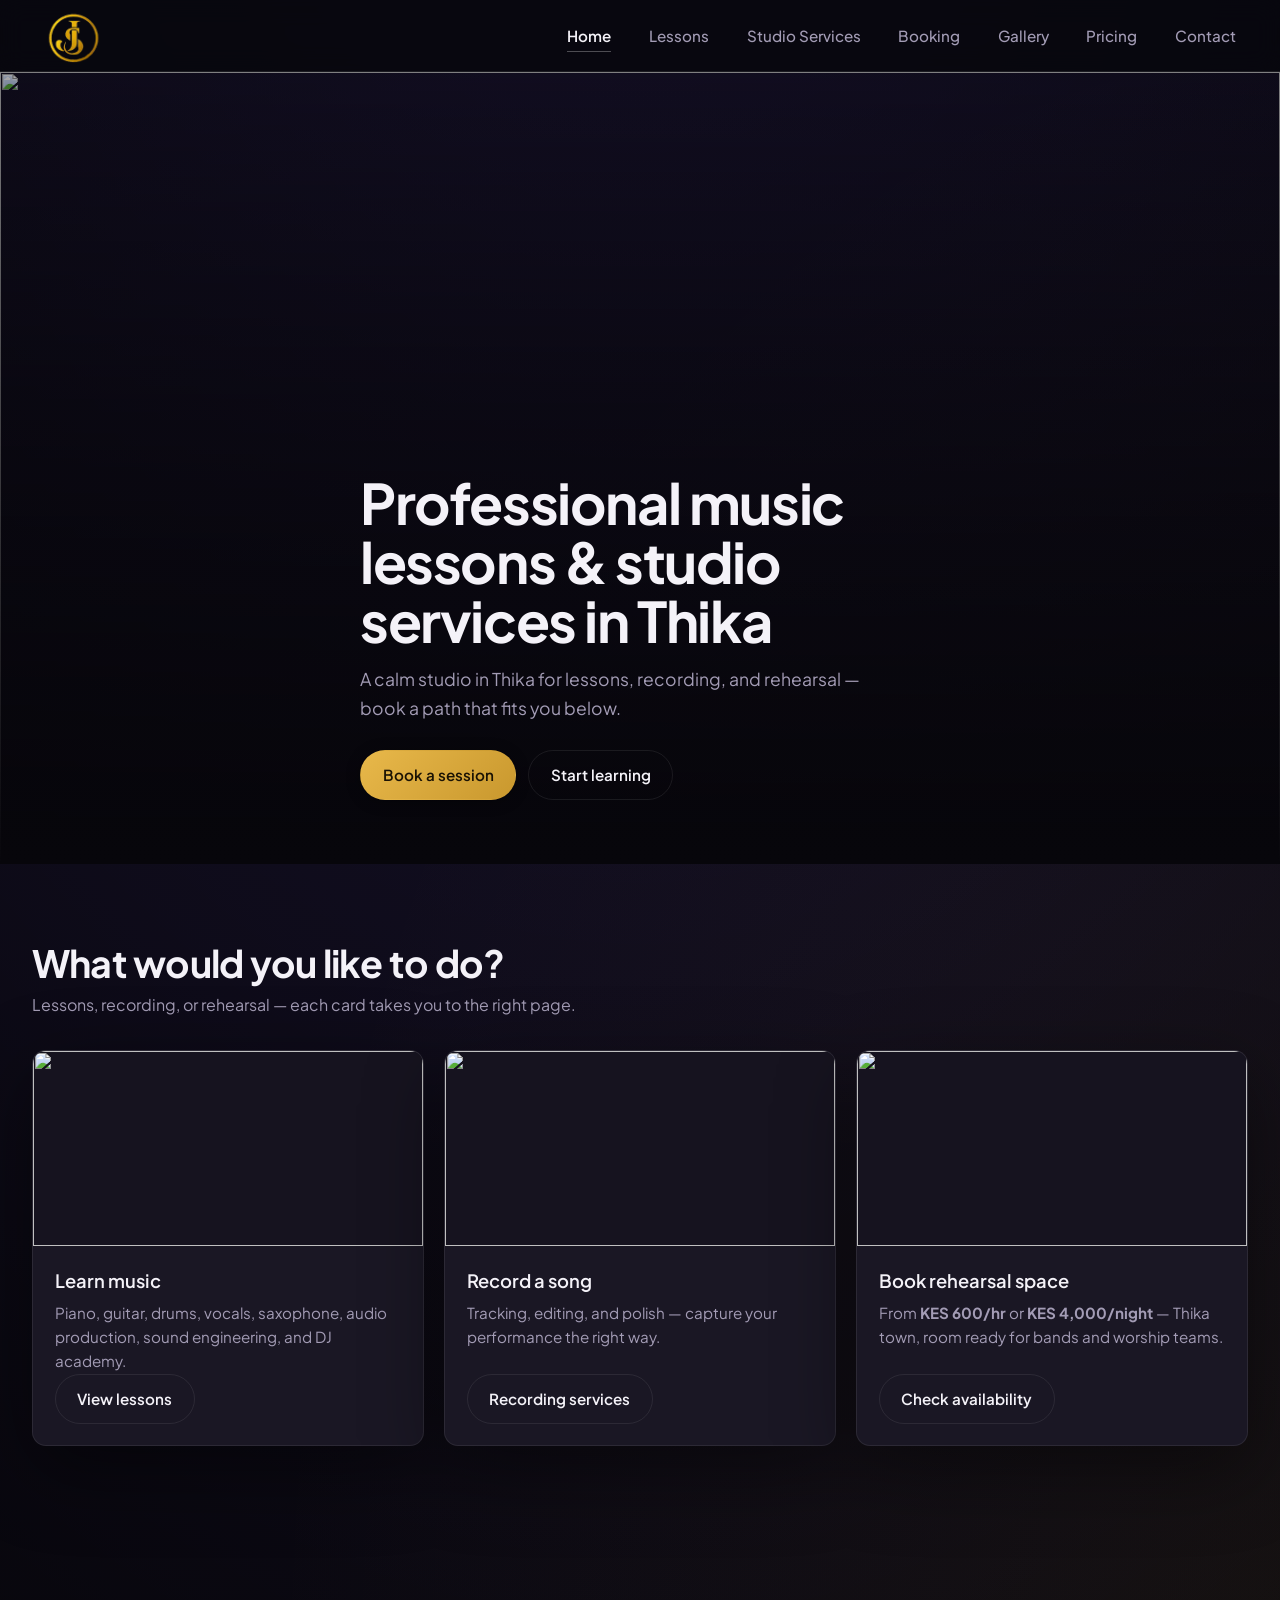
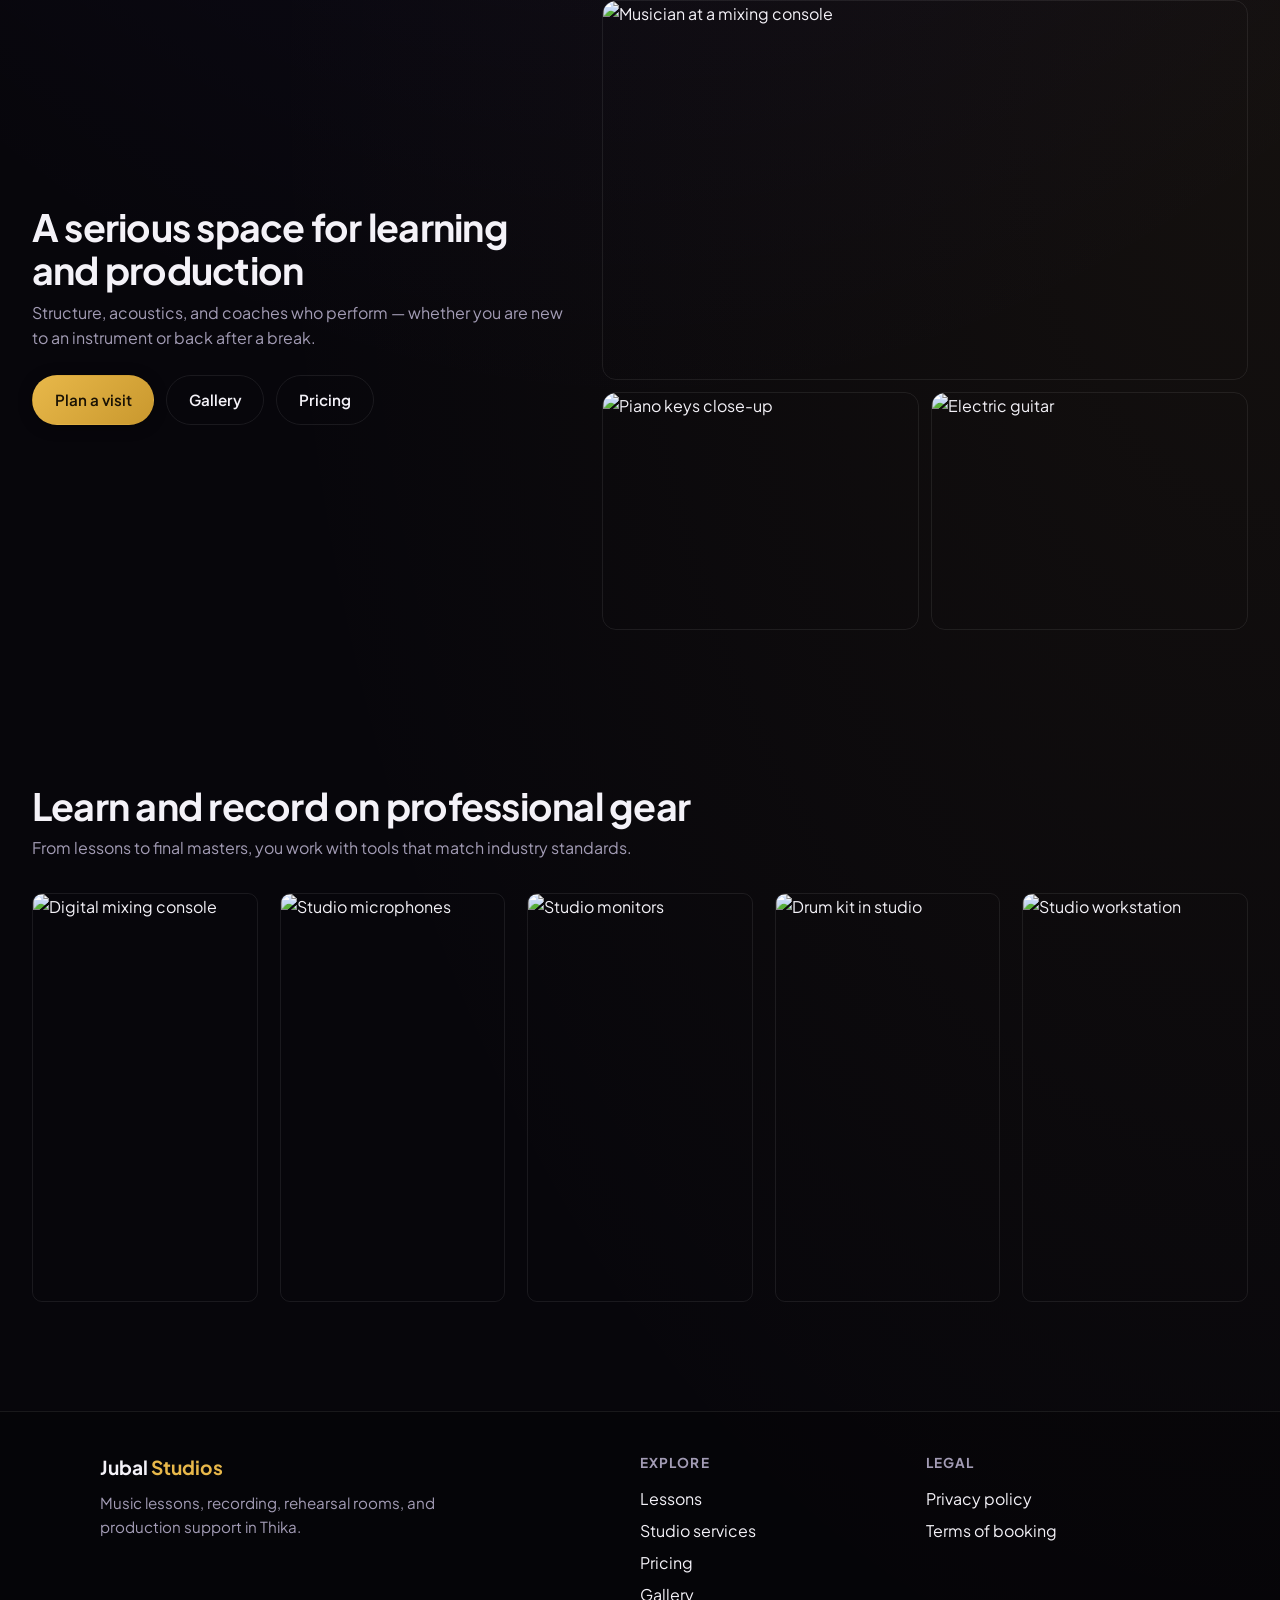
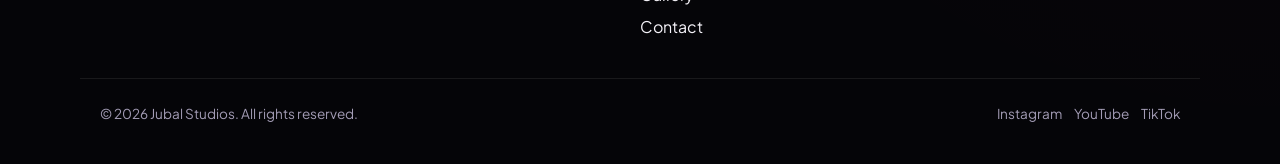
==== index.html @ 8a2b00b8 "Initial commit: Jubal Studios static marketing site Adds the full multi-page site (lessons, recordin" ====
<!DOCTYPE html>
<html lang="en">
  <head>
    <meta charset="utf-8" />
    <meta name="viewport" content="width=device-width, initial-scale=1" />
    <title>Jubal Studios — Music Lessons & Recording in Thika</title>
    <meta
      name="description"
      content="Professional music lessons, recording, mixing, rehearsal rooms, and studio services in Thika, Kenya."
    />
    <link rel="preconnect" href="https://fonts.googleapis.com" />
    <link rel="preconnect" href="https://fonts.gstatic.com" crossorigin />
    <link
      href="https://fonts.googleapis.com/css2?family=Plus+Jakarta+Sans:ital,wght@0,400;0,500;0,600;0,700;0,800;1,400&display=swap"
      rel="stylesheet"
    />
    <link rel="stylesheet" href="css/styles.css" />
  </head>
  <body data-page="home">
    <a class="skip-link" href="#main">Skip to content</a>
    <header class="site-header">
      <div class="header-inner">
        <a class="logo" href="index.html">
          <img
            class="logo-img"
            src="assets/jubal-studios-logo.png"
            alt="Jubal Studios"
            width="200"
            height="200"
            loading="eager"
            decoding="async"
          />
        </a>
        <button
          class="nav-toggle"
          type="button"
          data-nav-toggle
          aria-expanded="false"
          aria-controls="site-nav"
        >
          Menu
        </button>
        <nav class="site-nav" id="site-nav" data-site-nav aria-label="Primary">
          <ul>
            <li><a href="index.html" data-nav="home">Home</a></li>
            <li><a href="lessons.html" data-nav="lessons">Lessons</a></li>
            <li><a href="studio-services.html" data-nav="services">Studio Services</a></li>
            <li><a href="booking.html" data-nav="booking">Booking</a></li>
            <li><a href="gallery.html" data-nav="gallery">Gallery</a></li>
            <li><a href="pricing.html" data-nav="pricing">Pricing</a></li>
            <li><a href="contact.html" data-nav="contact">Contact</a></li>
          </ul>
        </nav>
      </div>
    </header>

    <main id="main">
      <section class="hero" aria-label="Welcome">
        <div class="hero-bg" aria-hidden="true">
          <img
            src="https://images.unsplash.com/photo-1598488035139-bdbb2231ce04?auto=format&fit=crop&w=1920&q=80"
            alt=""
            width="1920"
            height="1080"
            fetchpriority="high"
          />
        </div>
        <div class="hero-overlay" aria-hidden="true"></div>
        <div class="wrap">
          <h1 class="hero-title">Professional music lessons &amp; studio services in Thika</h1>
          <p class="hero-text">
            A calm studio in Thika for lessons, recording, and rehearsal — book a path that fits you below.
          </p>
          <div class="hero-actions">
            <a class="btn btn-primary" href="booking.html">Book a session</a>
            <a class="btn btn-ghost" href="lessons.html">Start learning</a>
          </div>
        </div>
      </section>

      <section class="section quick-actions" aria-labelledby="quick-title">
        <div class="wrap wrap--wide">
          <div class="section-header">
            <p class="section-kicker">Get started</p>
            <h2 class="section-title" id="quick-title">What would you like to do?</h2>
            <p class="section-lead">Lessons, recording, or rehearsal — each card takes you to the right page.</p>
          </div>
          <div class="grid-3">
            <a class="card" href="lessons.html">
              <div class="card-media">
                <img
                  src="https://images.unsplash.com/photo-1520523839897-bd0b52f945a0?auto=format&fit=crop&w=1400&q=85"
                  alt=""
                  width="1400"
                  height="700"
                  loading="lazy"
                />
              </div>
              <div class="card-body">
                <h3 class="card-title">Learn music</h3>
                <p class="card-text">Piano, guitar, drums, vocals, saxophone, audio production, sound engineering, and DJ academy.</p>
                <span class="btn btn-ghost">View lessons</span>
              </div>
            </a>
            <a class="card" href="recording.html">
              <div class="card-media">
                <img
                  src="https://images.unsplash.com/photo-1598488035139-bdbb2231ce04?auto=format&fit=crop&w=1400&q=85"
                  alt=""
                  width="1400"
                  height="700"
                  loading="lazy"
                />
              </div>
              <div class="card-body">
                <h3 class="card-title">Record a song</h3>
                <p class="card-text">Tracking, editing, and polish — capture your performance the right way.</p>
                <span class="btn btn-ghost">Recording services</span>
              </div>
            </a>
            <a class="card" href="rehearsal.html">
              <div class="card-media">
                <img
                  src="https://images.unsplash.com/photo-1514320291840-2e0a9bf2a9ae?auto=format&fit=crop&w=1400&q=85"
                  alt=""
                  width="1400"
                  height="700"
                  loading="lazy"
                />
              </div>
              <div class="card-body">
                <h3 class="card-title">Book rehearsal space</h3>
                <p class="card-text">From <strong>KES 600/hr</strong> or <strong>KES 4,000/night</strong> — Thika town, room ready for bands and worship teams.</p>
                <span class="btn btn-ghost">Check availability</span>
              </div>
            </a>
          </div>
        </div>
      </section>

      <section class="section" aria-labelledby="about-title">
        <div class="wrap wrap--wide about-grid">
          <div>
            <p class="section-kicker">About Jubal Studios</p>
            <h2 class="section-title" id="about-title">A serious space for learning and production</h2>
            <p class="section-lead">
              Structure, acoustics, and coaches who perform — whether you are new to an instrument or back after a break.
            </p>
            <div class="hero-actions" style="margin-top: 1.5rem">
              <a class="btn btn-primary" href="contact.html">Plan a visit</a>
              <a class="btn btn-ghost" href="gallery.html">Gallery</a>
              <a class="btn btn-ghost" href="pricing.html">Pricing</a>
            </div>
          </div>
          <div class="about-visual">
            <figure>
              <img
                src="https://images.unsplash.com/photo-1511379938547-c1f69419868d?auto=format&fit=crop&w=1600&q=85"
                alt="Musician at a mixing console"
                width="1600"
                height="900"
                loading="lazy"
              />
            </figure>
            <figure>
              <img
                src="https://images.unsplash.com/photo-1525201548942-d8732f6617a0?auto=format&fit=crop&w=1000&q=85"
                alt="Piano keys close-up"
                width="500"
                height="375"
                loading="lazy"
              />
            </figure>
            <figure>
              <img
                src="https://images.unsplash.com/photo-1519892300165-c27d2d8f8a6b?auto=format&fit=crop&w=1000&q=85"
                alt="Electric guitar"
                width="500"
                height="375"
                loading="lazy"
              />
            </figure>
          </div>
        </div>
      </section>

      <section class="section" aria-labelledby="gear-title">
        <div class="wrap wrap--wide">
          <div class="section-header">
            <p class="section-kicker">Studio equipment</p>
            <h2 class="section-title" id="gear-title">Learn and record on professional gear</h2>
            <p class="section-lead">From lessons to final masters, you work with tools that match industry standards.</p>
          </div>
          <div class="equipment-row equipment-row--large" role="list">
            <div class="equipment-item" role="listitem">
              <img src="https://images.unsplash.com/photo-1598653220546-37f37b813a78?auto=format&fit=crop&w=1400&q=85" alt="Digital mixing console" width="700" height="525" loading="lazy" />
            </div>
            <div class="equipment-item" role="listitem">
              <img src="https://images.unsplash.com/photo-1589903308904-1010c229badc?auto=format&fit=crop&w=1400&q=85" alt="Studio microphones" width="700" height="525" loading="lazy" />
            </div>
            <div class="equipment-item" role="listitem">
              <img src="https://images.unsplash.com/photo-1545454675-3531b543be5d?auto=format&fit=crop&w=1400&q=85" alt="Studio monitors" width="700" height="525" loading="lazy" />
            </div>
            <div class="equipment-item" role="listitem">
              <img src="https://images.unsplash.com/photo-1514320291840-2e0a9bf2a9ae?auto=format&fit=crop&w=1400&q=85" alt="Drum kit in studio" width="700" height="525" loading="lazy" />
            </div>
            <div class="equipment-item" role="listitem">
              <img src="https://images.unsplash.com/photo-1493225457124-a3eb161ffa5f?auto=format&fit=crop&w=1400&q=85" alt="Studio workstation" width="700" height="525" loading="lazy" />
            </div>
          </div>
        </div>
      </section>
    </main>

    <footer class="site-footer">
      <div class="wrap footer-grid">
        <div>
          <p class="footer-brand">Jubal <span>Studios</span></p>
          <p class="footer-tag">Music lessons, recording, rehearsal rooms, and production support in Thika.</p>
        </div>
        <div class="footer-col">
          <h4>Explore</h4>
          <ul>
            <li><a href="lessons.html">Lessons</a></li>
            <li><a href="studio-services.html">Studio services</a></li>
            <li><a href="pricing.html">Pricing</a></li>
            <li><a href="gallery.html">Gallery</a></li>
            <li><a href="contact.html">Contact</a></li>
          </ul>
        </div>
        <div class="footer-col">
          <h4>Legal</h4>
          <ul>
            <li><a href="#">Privacy policy</a></li>
            <li><a href="#">Terms of booking</a></li>
          </ul>
        </div>
      </div>
      <div class="wrap footer-bottom">
        <span>&copy; <span id="y"></span> Jubal Studios. All rights reserved.</span>
        <div class="socials">
          <a href="#" aria-label="Instagram">Instagram</a>
          <a href="#" aria-label="YouTube">YouTube</a>
          <a href="#" aria-label="TikTok">TikTok</a>
        </div>
      </div>
    </footer>

    <script src="js/main.js" defer></script>
  </body>
</html>
---- css/styles.css ----
/* Jubal Studios — site styles */
:root {
  --bg-deep: #07060b;
  --bg: #0e0c14;
  --bg-elevated: #16131f;
  --bg-card: #1a1724;
  --border: rgba(255, 255, 255, 0.08);
  --text: #f4f2f8;
  --text-muted: #a39cb5;
  --accent: #e8b84a;
  --accent-soft: rgba(232, 184, 74, 0.15);
  --accent-2: #7c5cff;
  --danger: #ff6b6b;
  --success: #5ce1a8;
  --radius: 14px;
  --radius-sm: 10px;
  --shadow: 0 24px 80px rgba(0, 0, 0, 0.45);
  --font-sans: "Plus Jakarta Sans", system-ui, -apple-system, sans-serif;
  --font-display: "Plus Jakarta Sans", var(--font-sans);
  --max: 1120px;
  --max-wide: 1320px;
  --header-h: 72px;
  /* Motion — smooth deceleration, slightly longer defaults */
  --ease-out: cubic-bezier(0.22, 1, 0.45, 1);
  --ease-soft: cubic-bezier(0.45, 0, 0.55, 1);
  --ease-reveal: cubic-bezier(0.33, 1, 0.65, 1);
  --ease-ken: cubic-bezier(0.42, 0, 0.58, 1);
  --t-fast: 0.22s;
  --t-med: 0.42s;
  --t-slow: 0.72s;
}

*,
*::before,
*::after {
  box-sizing: border-box;
}

html {
  scroll-behavior: smooth;
  overflow-x: clip;
}

body {
  margin: 0;
  font-family: var(--font-sans);
  font-size: 1rem;
  line-height: 1.6;
  color: var(--text);
  background: var(--bg-deep);
  background-image:
    radial-gradient(ellipse 120% 80% at 50% -20%, rgba(124, 92, 255, 0.18), transparent),
    radial-gradient(ellipse 80% 50% at 100% 50%, rgba(232, 184, 74, 0.06), transparent);
  min-height: 100vh;
}

img {
  max-width: 100%;
  height: auto;
  display: block;
}

a {
  color: rgba(244, 242, 248, 0.82);
  text-decoration: none;
  transition: color var(--t-fast) var(--ease-soft), text-decoration-color var(--t-fast) var(--ease-soft);
}

a:hover {
  color: rgba(244, 242, 248, 0.92);
  text-decoration: underline;
  text-decoration-color: rgba(255, 255, 255, 0.18);
}

:focus-visible {
  outline: 2px solid var(--accent);
  outline-offset: 3px;
}

input:focus-visible,
select:focus-visible,
textarea:focus-visible {
  outline: none;
  outline-offset: 0;
}

.card.form .btn:focus-visible {
  outline: 2px solid rgba(255, 255, 255, 0.28);
  outline-offset: 2px;
}

.skip-link {
  position: absolute;
  left: -9999px;
  top: 0.75rem;
  background: var(--accent);
  color: #111;
  padding: 0.5rem 1rem;
  border-radius: var(--radius-sm);
  z-index: 9999;
}

.skip-link:focus {
  left: 0.75rem;
}

/* Header */
.site-header {
  position: sticky;
  top: 0;
  z-index: 100;
  height: var(--header-h);
  border-bottom: 1px solid var(--border);
  background: rgba(7, 6, 11, 0.85);
  backdrop-filter: blur(12px);
  transition: border-color var(--t-med) var(--ease-soft), background var(--t-med) var(--ease-soft),
    box-shadow var(--t-med) var(--ease-soft);
}

.site-header:hover {
  border-color: rgba(255, 255, 255, 0.085);
}

.header-inner {
  width: 100%;
  max-width: none;
  margin: 0;
  padding: 0 clamp(1.25rem, 4vw, 2.75rem);
  height: 100%;
  display: flex;
  align-items: center;
  justify-content: space-between;
  gap: 2rem;
}

.logo {
  display: inline-flex;
  align-items: center;
  flex-shrink: 0;
  margin-right: auto;
  text-decoration: none;
  transition: opacity var(--t-med) var(--ease-soft), transform var(--t-med) var(--ease-soft);
}

.logo-img {
  display: block;
  height: clamp(40px, 6vw, 56px);
  width: auto;
  max-width: min(72px, 20vw);
  object-fit: contain;
  object-position: left center;
}

.logo:hover {
  opacity: 0.96;
  transform: translateY(-1px);
}

.logo:active {
  transform: translateY(0);
}

.nav-toggle {
  display: none;
  background: var(--bg-card);
  border: 1px solid var(--border);
  color: var(--text);
  border-radius: var(--radius-sm);
  padding: 0.5rem 0.75rem;
  font: inherit;
  cursor: pointer;
  transition: background var(--t-fast) var(--ease-soft), border-color var(--t-fast) var(--ease-soft),
    transform var(--t-fast) var(--ease-soft);
}

.nav-toggle:hover {
  background: var(--bg-card);
  border-color: rgba(255, 255, 255, 0.1);
}

.nav-toggle:active {
  transform: scale(0.98);
}

.site-nav ul {
  list-style: none;
  margin: 0;
  padding: 0;
  display: flex;
  flex-wrap: wrap;
  gap: 0.35rem 2.35rem;
  align-items: center;
}

.site-nav a {
  position: relative;
  color: var(--text-muted);
  text-decoration: none;
  font-weight: 500;
  font-size: 0.95rem;
  transition: color var(--t-med) var(--ease-soft);
}

.site-nav a::after {
  content: "";
  position: absolute;
  left: 0;
  bottom: -5px;
  width: 0;
  height: 1px;
  background: rgba(255, 255, 255, 0.22);
  transition: width var(--t-med) var(--ease-out);
}

.site-nav a:hover {
  color: var(--text-muted);
  text-decoration: none;
}

.site-nav a:hover::after,
.site-nav a:focus-visible::after {
  width: 100%;
}

.site-nav a[aria-current="page"] {
  color: var(--text);
  font-weight: 600;
  text-decoration: none;
  padding-bottom: 2px;
  box-shadow: none;
}

.site-nav a[aria-current="page"]::after {
  width: 100%;
  background: rgba(255, 255, 255, 0.28);
}

@media (max-width: 900px) {
  .nav-toggle {
    display: inline-flex;
    align-items: center;
    gap: 0.35rem;
  }

  .site-nav {
    position: fixed;
    inset: var(--header-h) 0 auto 0;
    background: var(--bg);
    border-bottom: 1px solid var(--border);
    padding: 1rem 1.25rem 1.25rem;
    transform: translateY(-120%);
    opacity: 0;
    pointer-events: none;
    transition: transform 0.42s var(--ease-out), opacity 0.35s var(--ease-soft);
  }

  .site-nav.is-open {
    transform: translateY(0);
    opacity: 1;
    pointer-events: auto;
  }

  .site-nav ul {
    flex-direction: column;
    align-items: flex-start;
    gap: 0.65rem;
  }
}

/* Buttons */
.btn {
  display: inline-flex;
  align-items: center;
  justify-content: center;
  gap: 0.5rem;
  padding: 0.75rem 1.35rem;
  border-radius: 999px;
  font-weight: 600;
  font-size: 0.95rem;
  border: 1px solid transparent;
  cursor: pointer;
  text-decoration: none;
  transition: transform var(--t-fast) var(--ease-soft), box-shadow var(--t-med) var(--ease-soft),
    background var(--t-med) var(--ease-soft), border-color var(--t-med) var(--ease-soft),
    filter var(--t-fast) var(--ease-soft), opacity var(--t-fast) var(--ease-soft);
}

.btn:hover {
  text-decoration: none;
}

.btn:active {
  transform: scale(0.98);
  opacity: 0.95;
}

.btn-primary {
  background: linear-gradient(135deg, var(--accent), #c9982e);
  color: #1a1204;
  box-shadow: 0 2px 14px rgba(0, 0, 0, 0.35);
}

.btn-primary:hover {
  box-shadow: 0 4px 18px rgba(0, 0, 0, 0.42), 0 0 0 1px rgba(232, 184, 74, 0.12);
  transform: translateY(-1px);
  text-decoration: none;
}

.btn-primary:active {
  transform: scale(0.98) translateY(0);
}

.btn-ghost {
  background: transparent;
  border-color: var(--border);
  color: var(--text);
}

.btn-ghost:hover {
  border-color: rgba(255, 255, 255, 0.11);
  background: rgba(255, 255, 255, 0.025);
  transform: translateY(-1px);
  text-decoration: none;
}

.btn-ghost:active {
  transform: scale(0.98);
}

.btn-whatsapp {
  background: #25d366;
  color: #fff;
}

.btn-whatsapp:hover {
  filter: brightness(1.06);
  transform: translateY(-1px);
  box-shadow: 0 6px 24px rgba(37, 211, 102, 0.28);
  text-decoration: none;
}

.btn-whatsapp:active {
  transform: scale(0.98);
}

/* Layout */
.wrap {
  max-width: var(--max);
  margin: 0 auto;
  padding: 0 1.25rem;
}

.wrap--wide {
  max-width: var(--max-wide);
  padding-inline: clamp(1rem, 3vw, 2rem);
}

.section {
  padding: clamp(3rem, 6vw, 5rem) 0;
}

.section-header {
  margin-bottom: 2rem;
}

.section-kicker {
  display: none !important;
}

.section-title {
  font-family: var(--font-display);
  font-size: clamp(1.75rem, 4vw, 2.35rem);
  font-weight: 700;
  letter-spacing: -0.02em;
  margin: 0 0 0.5rem;
  line-height: 1.15;
}

.section-lead {
  margin: 0;
  color: var(--text-muted);
  max-width: 52ch;
}

/* Main content blocks: subtle top → bottom stagger (first section is hero) */
@media (prefers-reduced-motion: no-preference) {
  main#main > section:not(:first-of-type) {
    animation: studio-reveal 1.05s var(--ease-reveal) both;
  }

  main#main > section:nth-of-type(2) {
    animation-delay: 0.06s;
  }

  main#main > section:nth-of-type(3) {
    animation-delay: 0.108s;
  }

  main#main > section:nth-of-type(4) {
    animation-delay: 0.156s;
  }

  main#main > section:nth-of-type(5) {
    animation-delay: 0.204s;
  }

  main#main > section:nth-of-type(6) {
    animation-delay: 0.252s;
  }

  main#main > section:nth-of-type(7) {
    animation-delay: 0.3s;
  }

  main#main > section:nth-of-type(8) {
    animation-delay: 0.348s;
  }

  main#main > section:nth-of-type(9) {
    animation-delay: 0.396s;
  }

  main#main > section:nth-of-type(10) {
    animation-delay: 0.444s;
  }

  main#main > section:nth-of-type(11) {
    animation-delay: 0.492s;
  }

  main#main > section:nth-of-type(12) {
    animation-delay: 0.54s;
  }

  main#main > section:nth-of-type(13) {
    animation-delay: 0.588s;
  }

  main#main > section:nth-of-type(14) {
    animation-delay: 0.636s;
  }

  main#main > section:nth-of-type(15) {
    animation-delay: 0.684s;
  }

  main#main > section:nth-of-type(16) {
    animation-delay: 0.732s;
  }
}

/* Hero */
.hero {
  position: relative;
  min-height: min(88vh, 820px);
  display: flex;
  align-items: flex-end;
  padding: calc(var(--header-h) + 2rem) 0 4rem;
  overflow: hidden;
}

.hero-bg {
  position: absolute;
  inset: 0;
  z-index: 0;
}

.hero-bg img,
.hero-bg video {
  width: 100%;
  height: 100%;
  object-fit: cover;
  transform-origin: center center;
}

.hero:not(.hero-compact) .hero-bg img {
  animation: hero-ken 38s var(--ease-ken) infinite alternate;
}

@keyframes hero-ken {
  0% {
    transform: scale(1);
  }
  100% {
    transform: scale(1.045);
  }
}

.hero-overlay {
  position: absolute;
  inset: 0;
  background: linear-gradient(
    180deg,
    rgba(7, 6, 11, 0.35) 0%,
    rgba(7, 6, 11, 0.75) 55%,
    var(--bg-deep) 100%
  );
  z-index: 1;
}

.hero .wrap {
  position: relative;
  z-index: 2;
}

.hero:not(.hero-compact) .wrap > * {
  animation: studio-reveal 1.05s var(--ease-reveal) backwards;
}

.hero:not(.hero-compact) .wrap > *:nth-child(1) {
  animation-delay: 0.12s;
}

.hero:not(.hero-compact) .wrap > *:nth-child(2) {
  animation-delay: 0.28s;
}

.hero:not(.hero-compact) .wrap > *:nth-child(3) {
  animation-delay: 0.44s;
}

.hero-compact .wrap > * {
  animation: studio-reveal 0.92s var(--ease-reveal) backwards;
}

.hero-compact .wrap > *:nth-child(1) {
  animation-delay: 0.08s;
}

.hero-compact .wrap > *:nth-child(2) {
  animation-delay: 0.2s;
}

.hero-compact .wrap > *:nth-child(3) {
  animation-delay: 0.32s;
}

.hero-compact .wrap > *:nth-child(4) {
  animation-delay: 0.44s;
}

@keyframes studio-reveal {
  0% {
    opacity: 0;
    transform: translateY(-0.75rem);
  }
  55% {
    opacity: 1;
  }
  100% {
    opacity: 1;
    transform: translateY(0);
  }
}

.hero-compact {
  min-height: auto;
  padding: calc(var(--header-h) + 2.5rem) 0 3rem;
  align-items: center;
}

.hero-compact .hero-bg {
  opacity: 0.45;
}

.hero-compact .hero-overlay {
  background: linear-gradient(120deg, rgba(7, 6, 11, 0.92), rgba(7, 6, 11, 0.65));
}

.hero-title {
  font-family: var(--font-display);
  font-size: clamp(2.25rem, 5.5vw, 3.5rem);
  font-weight: 700;
  letter-spacing: -0.025em;
  line-height: 1.05;
  margin: 0 0 1rem;
  max-width: 14ch;
}

.hero-text {
  color: var(--text-muted);
  font-size: 1.1rem;
  max-width: 40ch;
  margin: 0 0 1.75rem;
}

.hero-actions {
  display: flex;
  flex-wrap: wrap;
  gap: 0.75rem;
}

/* Grids */
.grid-3 {
  display: grid;
  gap: 1.25rem;
  grid-template-columns: repeat(3, 1fr);
}

.grid-2 {
  display: grid;
  gap: 1.25rem;
  grid-template-columns: repeat(2, 1fr);
}

@media (max-width: 900px) {
  .grid-3 {
    grid-template-columns: 1fr;
  }

  .grid-2 {
    grid-template-columns: 1fr;
  }
}

/* Cards */
.card {
  background: var(--bg-card);
  border: 1px solid var(--border);
  border-radius: var(--radius);
  overflow: hidden;
  box-shadow: var(--shadow);
  transition: transform var(--t-med) var(--ease-out), border-color var(--t-med) var(--ease-soft),
    box-shadow var(--t-slow) var(--ease-soft);
}

.card:hover {
  border-color: rgba(255, 255, 255, 0.095);
  transform: translateY(-4px);
  box-shadow: 0 28px 70px rgba(0, 0, 0, 0.55);
}

/* Form panels — no lift / shadow change on hover */
.card.form:hover {
  transform: none;
  border-color: var(--border);
  box-shadow: var(--shadow);
}

.card.form .btn-primary:hover {
  transform: none;
  box-shadow: 0 2px 14px rgba(0, 0, 0, 0.35);
  filter: none;
}

.card.form .btn-ghost:hover {
  transform: none;
  border-color: var(--border);
  background: transparent;
}

.card.form .btn-whatsapp:hover {
  transform: none;
  box-shadow: none;
  filter: none;
}

a.card:hover {
  text-decoration: none;
}

.card-media {
  aspect-ratio: 16 / 10;
  background: var(--bg-elevated);
  overflow: hidden;
}

.card-media img {
  width: 100%;
  height: 100%;
  object-fit: cover;
  transition: transform var(--t-slow) var(--ease-out);
}

.card:hover .card-media img {
  transform: scale(1.045);
}

.card-body {
  padding: 1.25rem 1.35rem 1.35rem;
}

.card-title {
  font-family: var(--font-display);
  font-weight: 600;
  font-size: 1.15rem;
  margin: 0 0 0.35rem;
}

.card-text {
  margin: 0;
  color: var(--text-muted);
  font-size: 0.95rem;
}

.icon-card {
  text-align: left;
  padding: 1.5rem;
  display: flex;
  flex-direction: column;
  gap: 0.75rem;
}

/* Quick actions — image cards */
.quick-actions .card {
  height: 100%;
}

.quick-actions a.card {
  text-decoration: none;
  color: inherit;
  display: flex;
  flex-direction: column;
  height: 100%;
}

.quick-actions a.card .card-body {
  display: flex;
  flex-direction: column;
  flex: 1;
}

.quick-actions a.card .btn {
  margin-top: auto;
  align-self: flex-start;
}

/* Home image bands — wider frame than default cards */
.quick-actions .card-media,
.instruments-showcase .card-media {
  aspect-ratio: 2 / 1;
}

/* About split */
.about-grid {
  display: grid;
  grid-template-columns: 1fr 1.2fr;
  gap: 2rem;
  align-items: center;
}

@media (max-width: 900px) {
  .about-grid {
    grid-template-columns: 1fr;
  }
}

.about-visual {
  display: grid;
  grid-template-columns: 1fr 1fr;
  gap: 0.75rem;
}

.about-visual figure {
  margin: 0;
  border-radius: var(--radius);
  overflow: hidden;
  border: 1px solid var(--border);
}

.about-visual img {
  width: 100%;
  height: 100%;
  object-fit: cover;
  min-height: clamp(150px, 22vw, 220px);
}

.about-visual figure:first-child {
  grid-column: span 2;
  min-height: clamp(220px, 32vw, 380px);
}

/* Equipment strip */
.equipment-row {
  display: grid;
  grid-template-columns: repeat(5, 1fr);
  gap: 0.75rem;
}

/* Home “professional gear” row — taller cells, larger photos */
.equipment-row--large {
  gap: clamp(0.85rem, 2vw, 1.35rem);
}

.equipment-row--large .equipment-item {
  min-height: clamp(220px, 32vw, 420px);
  aspect-ratio: auto;
}

@media (max-width: 900px) {
  .equipment-row {
    grid-template-columns: repeat(2, 1fr);
  }

  .equipment-row--large .equipment-item {
    min-height: clamp(200px, 42vw, 320px);
  }
}

.equipment-item {
  border-radius: var(--radius-sm);
  overflow: hidden;
  border: 1px solid var(--border);
  aspect-ratio: 4 / 3;
  min-height: 0;
  transition: border-color var(--t-med) var(--ease-soft), transform var(--t-med) var(--ease-out),
    box-shadow var(--t-med) var(--ease-soft);
}

.equipment-item:hover {
  border-color: rgba(255, 255, 255, 0.1);
  transform: translateY(-3px);
  box-shadow: 0 16px 40px rgba(0, 0, 0, 0.35);
}

.equipment-item img {
  width: 100%;
  height: 100%;
  object-fit: cover;
  transition: transform var(--t-slow) var(--ease-out);
}

.equipment-item:hover img {
  transform: scale(1.06);
}

/* Packages */
.package-list {
  display: grid;
  gap: 1rem;
}

.package {
  display: flex;
  flex-wrap: wrap;
  align-items: center;
  justify-content: space-between;
  gap: 1rem;
  padding: 1.25rem 1.35rem;
  background: var(--bg-card);
  border: 1px solid var(--border);
  border-radius: var(--radius);
  transition: border-color var(--t-med) var(--ease-soft), background var(--t-med) var(--ease-soft),
    transform var(--t-fast) var(--ease-soft);
}

.package:hover {
  border-color: rgba(255, 255, 255, 0.1);
  background: rgba(255, 255, 255, 0.012);
  transform: translateX(4px);
}

.package h3 {
  margin: 0 0 0.25rem;
  font-size: 1.1rem;
}

.package p {
  margin: 0;
  color: var(--text-muted);
  font-size: 0.95rem;
}

.package-price {
  font-family: var(--font-display);
  font-weight: 700;
  color: var(--accent);
  font-size: 1.25rem;
}

/* Calendar mock */
.calendar-mock {
  background: var(--bg-card);
  border: 1px solid var(--border);
  border-radius: var(--radius);
  padding: 1.25rem;
  transition: border-color var(--t-med) var(--ease-soft), box-shadow var(--t-med) var(--ease-soft);
}

.calendar-mock:hover {
  border-color: rgba(255, 255, 255, 0.095);
  box-shadow: 0 16px 48px rgba(0, 0, 0, 0.35);
}

.calendar-mock-header {
  display: flex;
  justify-content: space-between;
  align-items: center;
  margin-bottom: 1rem;
  font-weight: 600;
}

.calendar-grid {
  display: grid;
  grid-template-columns: repeat(7, 1fr);
  gap: 0.35rem;
  text-align: center;
  font-size: 0.8rem;
}

.calendar-grid .dow {
  color: var(--text-muted);
  padding: 0.35rem 0;
}

.calendar-grid .day {
  padding: 0.5rem 0;
  border-radius: 8px;
  background: var(--bg-elevated);
  border: 1px solid transparent;
}

.calendar-grid .day.available {
  border-color: rgba(92, 225, 168, 0.35);
  color: var(--success);
}

.calendar-grid .day.booked {
  opacity: 0.45;
  text-decoration: line-through;
}

.calendar-legend {
  display: flex;
  gap: 1.25rem;
  margin-top: 1rem;
  font-size: 0.85rem;
  color: var(--text-muted);
}

.legend-dot {
  display: inline-block;
  width: 0.55rem;
  height: 0.55rem;
  border-radius: 50%;
  margin-right: 0.35rem;
  vertical-align: middle;
}

.legend-dot.open {
  background: var(--success);
}

.legend-dot.busy {
  background: var(--text-muted);
}

/* Testimonials */
.testimonial-grid {
  display: grid;
  gap: 1.25rem;
  grid-template-columns: repeat(3, 1fr);
}

@media (max-width: 900px) {
  .testimonial-grid {
    grid-template-columns: 1fr;
  }
}

.quote {
  margin: 0 0 1rem;
  font-size: 1.05rem;
  color: var(--text);
}

.quote-author {
  font-size: 0.9rem;
  color: var(--text-muted);
}

.quote-author strong {
  color: var(--text);
}

/* Gallery */
.gallery-grid {
  display: grid;
  gap: 0.75rem;
  grid-template-columns: repeat(4, 1fr);
  grid-auto-rows: 140px;
}

.gallery-grid .g-wide {
  grid-column: span 2;
}

.gallery-grid .g-tall {
  grid-row: span 2;
}

@media (max-width: 700px) {
  .gallery-grid {
    grid-template-columns: repeat(2, 1fr);
    grid-auto-rows: 120px;
  }
}

.gallery-item {
  border-radius: var(--radius-sm);
  overflow: hidden;
  border: 1px solid var(--border);
  position: relative;
  transition: border-color var(--t-med) var(--ease-soft), box-shadow var(--t-med) var(--ease-soft);
}

.gallery-item:hover {
  border-color: rgba(255, 255, 255, 0.11);
  box-shadow: 0 20px 50px rgba(0, 0, 0, 0.4);
  z-index: 1;
}

.gallery-item img {
  width: 100%;
  height: 100%;
  object-fit: cover;
  transition: transform var(--t-slow) var(--ease-out);
}

.gallery-item:hover img {
  transform: scale(1.05);
}

/* Forms */
.form {
  display: grid;
  gap: 1rem;
}

.form-row-2 {
  display: grid;
  gap: 1rem;
  grid-template-columns: 1fr 1fr;
}

@media (max-width: 600px) {
  .form-row-2 {
    grid-template-columns: 1fr;
  }
}

label {
  font-size: 0.85rem;
  font-weight: 600;
  color: var(--text-muted);
  display: block;
  margin-bottom: 0.35rem;
}

input,
select,
textarea {
  width: 100%;
  padding: 0.75rem 0.9rem;
  border-radius: var(--radius-sm);
  border: 1px solid var(--border);
  background: var(--bg-elevated);
  color: var(--text);
  font: inherit;
  transition: border-color var(--t-fast) var(--ease-soft), box-shadow var(--t-fast) var(--ease-soft),
    background var(--t-fast) var(--ease-soft);
}

input:focus,
select:focus,
textarea:focus {
  outline: none;
  border-color: rgba(255, 255, 255, 0.14);
  box-shadow: none;
}

textarea {
  min-height: 140px;
  resize: vertical;
}

.form-note {
  font-size: 0.85rem;
  color: var(--text-muted);
  margin: 0;
}

.field-error {
  color: var(--danger);
  font-size: 0.8rem;
  margin-top: 0.25rem;
  display: none;
}

.field-error.is-visible {
  display: block;
}

/* Inline thank-you after submit (no redirect) */
.form-success {
  display: none;
  text-align: center;
  padding: 1rem 0.25rem;
  gap: 0.75rem;
  grid-template-columns: 1fr;
}

.form-success:not([hidden]) {
  display: grid;
}

.form-success[hidden] {
  display: none !important;
}

.form-success-title {
  font-family: var(--font-display);
  font-size: 1.25rem;
  font-weight: 700;
  margin: 0;
  color: var(--text);
  letter-spacing: -0.02em;
}

.form-success-text {
  margin: 0;
  color: var(--text-muted);
  font-size: 1rem;
  line-height: 1.55;
}

.form-success-note {
  margin: 0;
}

/* Toast */
.toast {
  position: fixed;
  bottom: 1.25rem;
  right: 1.25rem;
  left: 1.25rem;
  max-width: 420px;
  margin-left: auto;
  padding: 1rem 1.25rem;
  background: var(--bg-card);
  border: 1px solid var(--border);
  border-radius: var(--radius);
  box-shadow: var(--shadow);
  z-index: 200;
  transform: translateY(120%);
  opacity: 0;
  transition: transform 0.45s var(--ease-out), opacity 0.45s var(--ease-soft);
}

.toast.is-visible {
  transform: translateY(0);
  opacity: 1;
}

.toast strong {
  display: block;
  margin-bottom: 0.25rem;
}

/* Contact strip */
.contact-strip {
  display: grid;
  gap: 1.25rem;
  grid-template-columns: 1fr 1.2fr;
  align-items: start;
}

@media (max-width: 900px) {
  .contact-strip {
    grid-template-columns: 1fr;
  }
}

.contact-cards {
  display: grid;
  gap: 0.75rem;
}

.contact-card {
  padding: 1rem 1.15rem;
  background: var(--bg-card);
  border: 1px solid var(--border);
  border-radius: var(--radius-sm);
  transition: border-color var(--t-med) var(--ease-soft), background var(--t-med) var(--ease-soft),
    transform var(--t-fast) var(--ease-soft);
}

.contact-card:hover {
  border-color: rgba(255, 255, 255, 0.1);
  background: rgba(255, 255, 255, 0.018);
  transform: translateY(-2px);
}

.contact-card h3 {
  margin: 0 0 0.35rem;
  font-size: 0.95rem;
}

.contact-card p,
.contact-card a {
  margin: 0;
  font-size: 0.95rem;
  color: var(--text-muted);
}

.map-embed {
  border-radius: var(--radius);
  overflow: hidden;
  border: 1px solid var(--border);
  min-height: 280px;
  background: var(--bg-elevated);
}

.map-embed iframe {
  width: 100%;
  height: 320px;
  border: 0;
  display: block;
}

/* Footer */
.site-footer {
  border-top: 1px solid var(--border);
  padding: 2.5rem 0;
  margin-top: 2rem;
  background: rgba(0, 0, 0, 0.25);
}

.footer-grid {
  display: grid;
  gap: 2rem;
  grid-template-columns: 2fr 1fr 1fr;
}

@media (max-width: 800px) {
  .footer-grid {
    grid-template-columns: 1fr;
  }
}

.footer-brand {
  font-family: var(--font-display);
  font-weight: 700;
  font-size: 1.2rem;
  margin: 0 0 0.5rem;
}

.footer-brand span {
  color: var(--accent);
}

.footer-tag {
  color: var(--text-muted);
  margin: 0;
  max-width: 36ch;
  font-size: 0.95rem;
}

.footer-col h4 {
  margin: 0 0 0.75rem;
  font-size: 0.85rem;
  text-transform: uppercase;
  letter-spacing: 0.08em;
  color: var(--text-muted);
}

.footer-col ul {
  list-style: none;
  margin: 0;
  padding: 0;
}

.footer-col li {
  margin-bottom: 0.4rem;
}

.footer-col a {
  color: var(--text);
  text-decoration: none;
  transition: color var(--t-fast) var(--ease-soft), text-decoration-color var(--t-fast) var(--ease-soft);
}

.footer-col a:hover {
  color: rgba(244, 242, 248, 0.88);
  text-decoration: underline;
  text-decoration-color: rgba(255, 255, 255, 0.14);
}

.footer-bottom {
  margin-top: 2rem;
  padding-top: 1.5rem;
  border-top: 1px solid var(--border);
  display: flex;
  flex-wrap: wrap;
  gap: 1rem;
  justify-content: space-between;
  font-size: 0.85rem;
  color: var(--text-muted);
}

.socials {
  display: flex;
  gap: 0.75rem;
}

.socials a {
  color: var(--text-muted);
  text-decoration: none;
}

.socials a:hover {
  color: var(--text-muted);
  text-decoration: underline;
  text-decoration-color: rgba(255, 255, 255, 0.12);
}

.price-table {
  width: 100%;
  border-collapse: collapse;
  font-size: 0.95rem;
}

.price-table th,
.price-table td {
  padding: 0.85rem 1rem;
  text-align: left;
  border-bottom: 1px solid var(--border);
}

.price-table th {
  color: var(--text-muted);
  font-weight: 600;
  font-size: 0.8rem;
  text-transform: uppercase;
  letter-spacing: 0.06em;
}

.price-table tr:last-child td {
  border-bottom: none;
}

/* Utilities */
.mt-0 {
  margin-top: 0;
}

.text-center {
  text-align: center;
}

.visually-hidden {
  position: absolute;
  width: 1px;
  height: 1px;
  padding: 0;
  margin: -1px;
  overflow: hidden;
  clip: rect(0, 0, 0, 0);
  white-space: nowrap;
  border: 0;
}

@media (prefers-reduced-motion: reduce) {
  .hero:not(.hero-compact) .hero-bg img,
  .hero:not(.hero-compact) .wrap > *,
  .hero-compact .wrap > *,
  main#main > section:not(:first-of-type) {
    animation: none !important;
  }

  .card,
  .card-media img,
  .equipment-item,
  .equipment-item img,
  .gallery-item,
  .gallery-item img,
  .package,
  .btn,
  .logo,
  .contact-card,
  .calendar-mock {
    transition-duration: 0.01ms !important;
  }

  .card:hover,
  .equipment-item:hover,
  .gallery-item:hover,
  .package:hover {
    transform: none !important;
  }

  .card:hover .card-media img,
  .equipment-item:hover img,
  .gallery-item:hover img {
    transform: none !important;
  }

  .btn-primary:hover,
  .btn-ghost:hover,
  .btn-whatsapp:hover {
    transform: none !important;
    box-shadow: none !important;
    filter: none !important;
  }
}
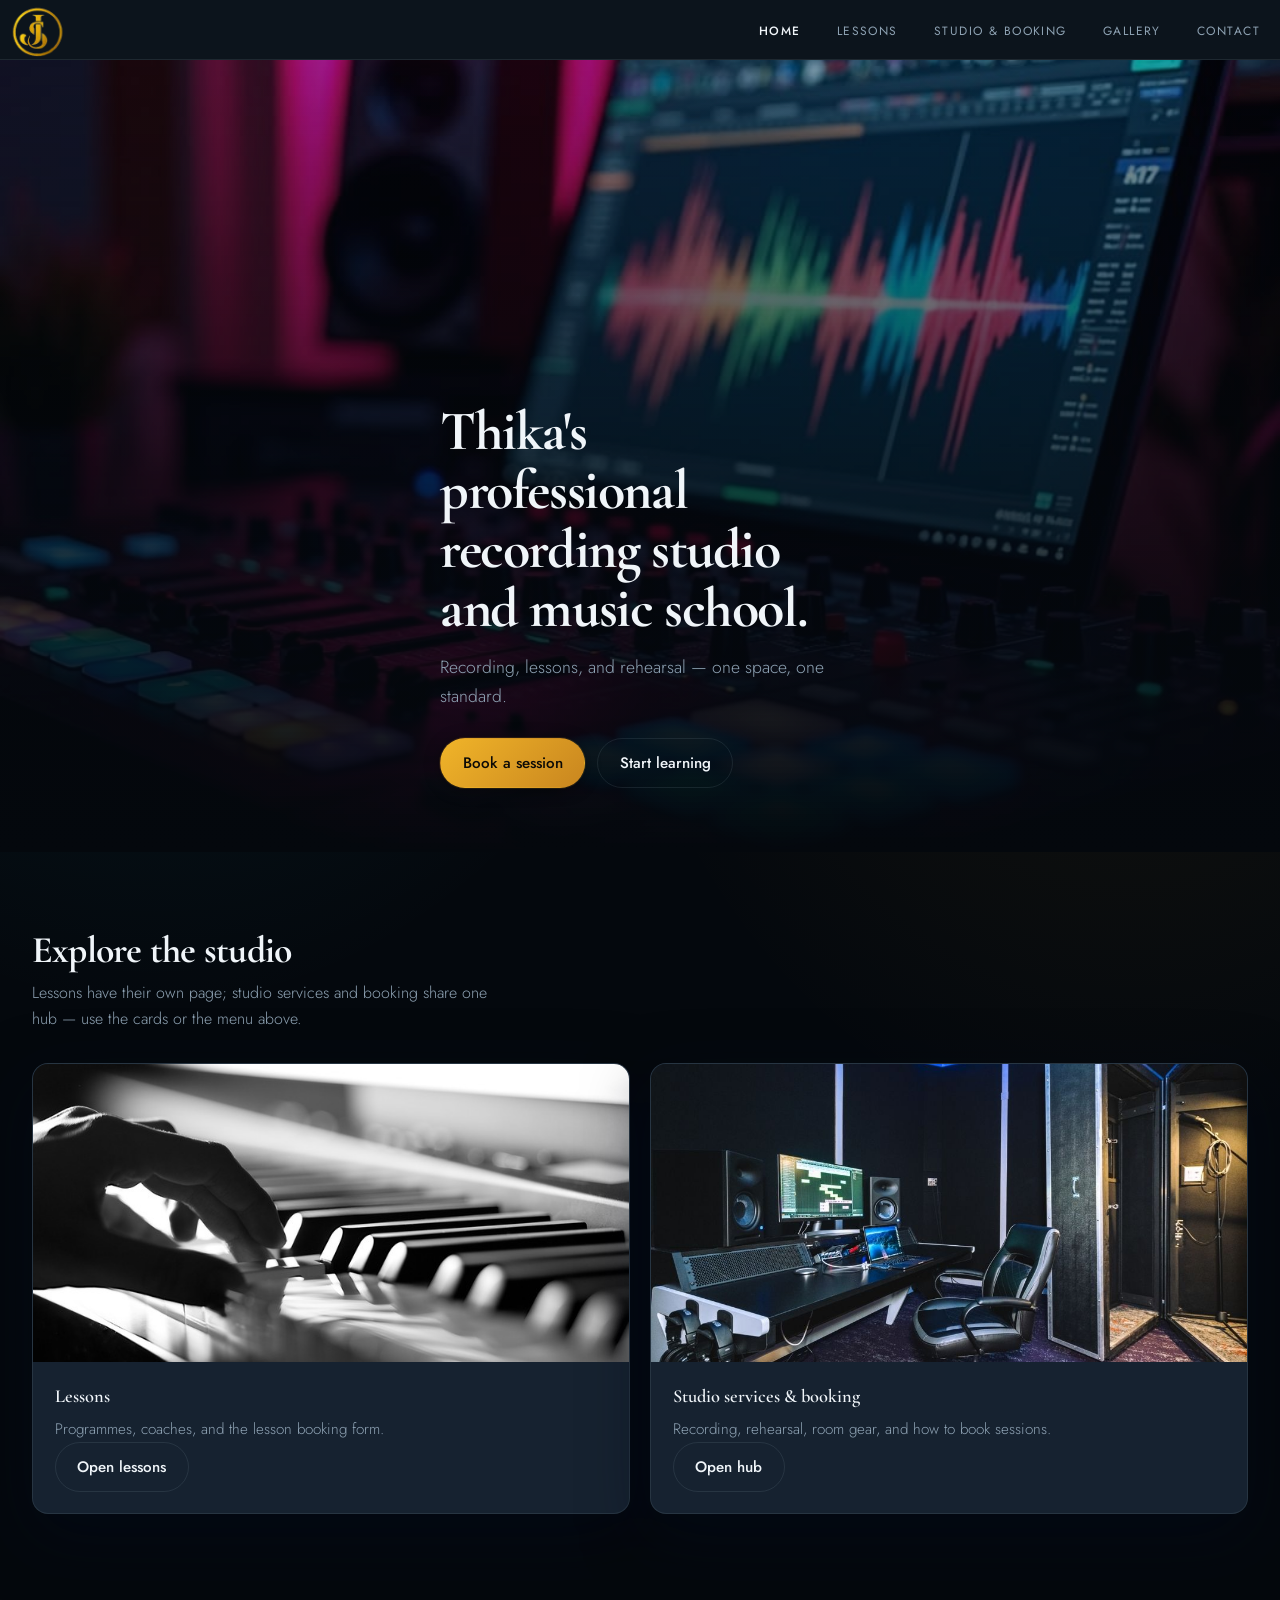
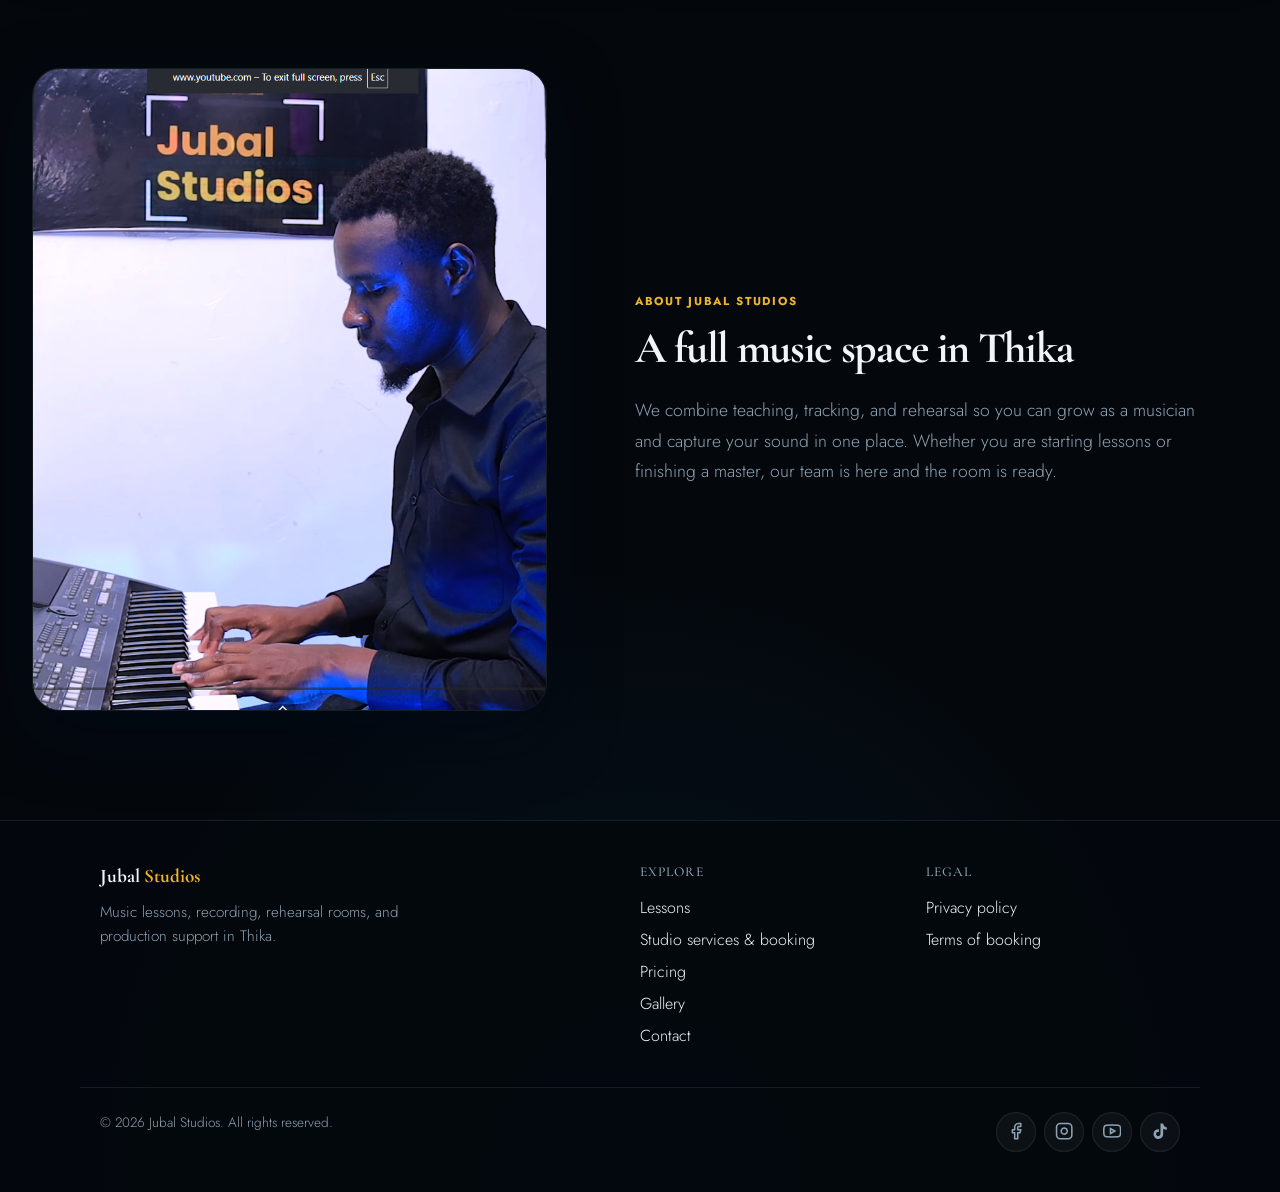
==== commit 1f16112d: "Publish site updates for GitHub and static hosting. Add lesson, hero, and studio imagery under asset" ====
--- a/index.html
+++ b/index.html
@@ -6,14 +6,16 @@
     <title>Jubal Studios — Music Lessons & Recording in Thika</title>
     <meta
       name="description"
-      content="Professional music lessons, recording, mixing, rehearsal rooms, and studio services in Thika, Kenya."
+      content="Jubal Studios in Thika — music school and recording studio. Visit lessons, studio services, or booking for details."
     />
     <link rel="preconnect" href="https://fonts.googleapis.com" />
     <link rel="preconnect" href="https://fonts.gstatic.com" crossorigin />
     <link
-      href="https://fonts.googleapis.com/css2?family=Plus+Jakarta+Sans:ital,wght@0,400;0,500;0,600;0,700;0,800;1,400&display=swap"
+      href="https://fonts.googleapis.com/css2?family=Cormorant+Garamond:ital,wght@0,400;0,500;0,600;1,400&family=Jost:ital,wght@0,300;0,400;0,500;1,400&display=swap"
       rel="stylesheet"
     />
+    <link rel="icon" href="assets/jubal-studios-logo.png" type="image/png" />
+    <link rel="apple-touch-icon" href="assets/jubal-studios-logo.png" />
     <link rel="stylesheet" href="css/styles.css" />
   </head>
   <body data-page="home">
@@ -44,10 +46,8 @@
           <ul>
             <li><a href="index.html" data-nav="home">Home</a></li>
             <li><a href="lessons.html" data-nav="lessons">Lessons</a></li>
-            <li><a href="studio-services.html" data-nav="services">Studio Services</a></li>
-            <li><a href="booking.html" data-nav="booking">Booking</a></li>
+            <li><a href="studio-services.html" data-nav="services">Studio &amp; booking</a></li>
             <li><a href="gallery.html" data-nav="gallery">Gallery</a></li>
-            <li><a href="pricing.html" data-nav="pricing">Pricing</a></li>
             <li><a href="contact.html" data-nav="contact">Contact</a></li>
           </ul>
         </nav>
@@ -58,21 +58,21 @@
       <section class="hero" aria-label="Welcome">
         <div class="hero-bg" aria-hidden="true">
           <img
-            src="https://images.unsplash.com/photo-1598488035139-bdbb2231ce04?auto=format&fit=crop&w=1920&q=80"
+            src="assets/hero-studio-console.png"
             alt=""
-            width="1920"
-            height="1080"
+            width="1024"
+            height="1024"
             fetchpriority="high"
           />
         </div>
         <div class="hero-overlay" aria-hidden="true"></div>
         <div class="wrap">
-          <h1 class="hero-title">Professional music lessons &amp; studio services in Thika</h1>
+          <h1 class="hero-title">Thika's professional recording studio and music school.</h1>
           <p class="hero-text">
-            A calm studio in Thika for lessons, recording, and rehearsal — book a path that fits you below.
+            Recording, lessons, and rehearsal — one space, one standard.
           </p>
           <div class="hero-actions">
-            <a class="btn btn-primary" href="booking.html">Book a session</a>
+            <a class="btn btn-primary" href="studio-services.html#booking">Book a session</a>
             <a class="btn btn-ghost" href="lessons.html">Start learning</a>
           </div>
         </div>
@@ -82,14 +82,14 @@
         <div class="wrap wrap--wide">
           <div class="section-header">
             <p class="section-kicker">Get started</p>
-            <h2 class="section-title" id="quick-title">What would you like to do?</h2>
-            <p class="section-lead">Lessons, recording, or rehearsal — each card takes you to the right page.</p>
+            <h2 class="section-title" id="quick-title">Explore the studio</h2>
+            <p class="section-lead">Lessons have their own page; studio services and booking share one hub — use the cards or the menu above.</p>
           </div>
-          <div class="grid-3">
+          <div class="grid-2">
             <a class="card" href="lessons.html">
               <div class="card-media">
                 <img
-                  src="https://images.unsplash.com/photo-1520523839897-bd0b52f945a0?auto=format&fit=crop&w=1400&q=85"
+                  src="assets/piano lessons.jpg"
                   alt=""
                   width="1400"
                   height="700"
@@ -97,15 +97,15 @@
                 />
               </div>
               <div class="card-body">
-                <h3 class="card-title">Learn music</h3>
-                <p class="card-text">Piano, guitar, drums, vocals, saxophone, audio production, sound engineering, and DJ academy.</p>
-                <span class="btn btn-ghost">View lessons</span>
+                <h3 class="card-title">Lessons</h3>
+                <p class="card-text">Programmes, coaches, and the lesson booking form.</p>
+                <span class="btn btn-ghost">Open lessons</span>
               </div>
             </a>
-            <a class="card" href="recording.html">
+            <a class="card" href="studio-services.html">
               <div class="card-media">
                 <img
-                  src="https://images.unsplash.com/photo-1598488035139-bdbb2231ce04?auto=format&fit=crop&w=1400&q=85"
+                  src="assets/studio services.jpg"
                   alt=""
                   width="1400"
                   height="700"
@@ -113,103 +113,42 @@
                 />
               </div>
               <div class="card-body">
-                <h3 class="card-title">Record a song</h3>
-                <p class="card-text">Tracking, editing, and polish — capture your performance the right way.</p>
-                <span class="btn btn-ghost">Recording services</span>
-              </div>
-            </a>
-            <a class="card" href="rehearsal.html">
-              <div class="card-media">
-                <img
-                  src="https://images.unsplash.com/photo-1514320291840-2e0a9bf2a9ae?auto=format&fit=crop&w=1400&q=85"
-                  alt=""
-                  width="1400"
-                  height="700"
-                  loading="lazy"
-                />
-              </div>
-              <div class="card-body">
-                <h3 class="card-title">Book rehearsal space</h3>
-                <p class="card-text">From <strong>KES 600/hr</strong> or <strong>KES 4,000/night</strong> — Thika town, room ready for bands and worship teams.</p>
-                <span class="btn btn-ghost">Check availability</span>
+                <h3 class="card-title">Studio services &amp; booking</h3>
+                <p class="card-text">Recording, rehearsal, room gear, and how to book sessions.</p>
+                <span class="btn btn-ghost">Open hub</span>
               </div>
             </a>
           </div>
         </div>
       </section>
 
-      <section class="section" aria-labelledby="about-title">
-        <div class="wrap wrap--wide about-grid">
-          <div>
-            <p class="section-kicker">About Jubal Studios</p>
-            <h2 class="section-title" id="about-title">A serious space for learning and production</h2>
-            <p class="section-lead">
-              Structure, acoustics, and coaches who perform — whether you are new to an instrument or back after a break.
-            </p>
-            <div class="hero-actions" style="margin-top: 1.5rem">
-              <a class="btn btn-primary" href="contact.html">Plan a visit</a>
-              <a class="btn btn-ghost" href="gallery.html">Gallery</a>
-              <a class="btn btn-ghost" href="pricing.html">Pricing</a>
-            </div>
-          </div>
-          <div class="about-visual">
-            <figure>
+      <section class="section about-story" aria-labelledby="about-title">
+        <div class="wrap wrap--wide">
+          <div class="about-story__grid">
+            <figure class="about-story__figure">
               <img
-                src="https://images.unsplash.com/photo-1511379938547-c1f69419868d?auto=format&fit=crop&w=1600&q=85"
-                alt="Musician at a mixing console"
-                width="1600"
-                height="900"
+                class="about-story__img"
+                src="screenshots/Screenshot 2026-05-21 220059.png"
+                alt="Producer at the mixing console in a recording studio"
+                width="900"
+                height="1125"
                 loading="lazy"
               />
             </figure>
-            <figure>
-              <img
-                src="https://images.unsplash.com/photo-1525201548942-d8732f6617a0?auto=format&fit=crop&w=1000&q=85"
-                alt="Piano keys close-up"
-                width="500"
-                height="375"
-                loading="lazy"
-              />
-            </figure>
-            <figure>
-              <img
-                src="https://images.unsplash.com/photo-1519892300165-c27d2d8f8a6b?auto=format&fit=crop&w=1000&q=85"
-                alt="Electric guitar"
-                width="500"
-                height="375"
-                loading="lazy"
-              />
-            </figure>
+            <div class="about-story__content">
+              <p class="about-story__kicker">About Jubal Studios</p>
+              <h2 class="about-story__heading" id="about-title">
+                A full music space in Thika
+              </h2>
+              <p class="about-story__body">
+                We combine teaching, tracking, and rehearsal so you can grow as a musician and capture your sound in one place. Whether you are starting lessons or finishing a master, our team is here and the room is ready.
+              </p>
+            </div>
           </div>
         </div>
       </section>
 
-      <section class="section" aria-labelledby="gear-title">
-        <div class="wrap wrap--wide">
-          <div class="section-header">
-            <p class="section-kicker">Studio equipment</p>
-            <h2 class="section-title" id="gear-title">Learn and record on professional gear</h2>
-            <p class="section-lead">From lessons to final masters, you work with tools that match industry standards.</p>
-          </div>
-          <div class="equipment-row equipment-row--large" role="list">
-            <div class="equipment-item" role="listitem">
-              <img src="https://images.unsplash.com/photo-1598653220546-37f37b813a78?auto=format&fit=crop&w=1400&q=85" alt="Digital mixing console" width="700" height="525" loading="lazy" />
-            </div>
-            <div class="equipment-item" role="listitem">
-              <img src="https://images.unsplash.com/photo-1589903308904-1010c229badc?auto=format&fit=crop&w=1400&q=85" alt="Studio microphones" width="700" height="525" loading="lazy" />
-            </div>
-            <div class="equipment-item" role="listitem">
-              <img src="https://images.unsplash.com/photo-1545454675-3531b543be5d?auto=format&fit=crop&w=1400&q=85" alt="Studio monitors" width="700" height="525" loading="lazy" />
-            </div>
-            <div class="equipment-item" role="listitem">
-              <img src="https://images.unsplash.com/photo-1514320291840-2e0a9bf2a9ae?auto=format&fit=crop&w=1400&q=85" alt="Drum kit in studio" width="700" height="525" loading="lazy" />
-            </div>
-            <div class="equipment-item" role="listitem">
-              <img src="https://images.unsplash.com/photo-1493225457124-a3eb161ffa5f?auto=format&fit=crop&w=1400&q=85" alt="Studio workstation" width="700" height="525" loading="lazy" />
-            </div>
-          </div>
-        </div>
-      </section>
+      
     </main>
 
     <footer class="site-footer">
@@ -222,8 +161,8 @@
           <h4>Explore</h4>
           <ul>
             <li><a href="lessons.html">Lessons</a></li>
-            <li><a href="studio-services.html">Studio services</a></li>
-            <li><a href="pricing.html">Pricing</a></li>
+            <li><a href="studio-services.html">Studio services &amp; booking</a></li>
+            <li><a href="studio-services.html#pricing">Pricing</a></li>
             <li><a href="gallery.html">Gallery</a></li>
             <li><a href="contact.html">Contact</a></li>
           </ul>
@@ -231,17 +170,26 @@
         <div class="footer-col">
           <h4>Legal</h4>
           <ul>
-            <li><a href="#">Privacy policy</a></li>
-            <li><a href="#">Terms of booking</a></li>
+            <li><a href="privacy.html">Privacy policy</a></li>
+            <li><a href="terms.html">Terms of booking</a></li>
           </ul>
         </div>
       </div>
       <div class="wrap footer-bottom">
         <span>&copy; <span id="y"></span> Jubal Studios. All rights reserved.</span>
-        <div class="socials">
-          <a href="#" aria-label="Instagram">Instagram</a>
-          <a href="#" aria-label="YouTube">YouTube</a>
-          <a href="#" aria-label="TikTok">TikTok</a>
+        <div class="socials socials--icons" aria-label="Social media">
+          <a class="social-icon-link" href="https://www.facebook.com/p/JUBAL-Studios-61561518873196/" target="_blank" rel="noopener noreferrer" aria-label="Jubal Studios on Facebook">
+            <svg xmlns="http://www.w3.org/2000/svg" viewBox="0 0 24 24" fill="none" stroke="currentColor" stroke-width="2" stroke-linecap="round" stroke-linejoin="round" aria-hidden="true"><path d="M18 2h-3a5 5 0 0 0-5 5v3H7v4h3v8h4v-8h3l1-4h-4V7a1 1 0 0 1 1-1h3z" /></svg>
+          </a>
+          <a class="social-icon-link" href="https://www.instagram.com/ma_thew9941/" target="_blank" rel="noopener noreferrer" aria-label="Jubal Studios on Instagram">
+            <svg xmlns="http://www.w3.org/2000/svg" viewBox="0 0 24 24" fill="none" stroke="currentColor" stroke-width="2" aria-hidden="true"><rect width="20" height="20" x="2" y="2" rx="5" ry="5" /><path d="M16 11.37A4 4 0 1 1 12.63 8 4 4 0 0 1 16 11.37z" /><line x1="17.5" y1="6.5" x2="17.51" y2="6.5" /></svg>
+          </a>
+          <a class="social-icon-link" href="https://www.youtube.com/@Jubalstudios944" target="_blank" rel="noopener noreferrer" aria-label="Jubal Studios on YouTube">
+            <svg xmlns="http://www.w3.org/2000/svg" viewBox="0 0 24 24" fill="none" stroke="currentColor" stroke-width="2" aria-hidden="true"><path d="M22.54 6.42a2.78 2.78 0 0 0-1.94-2C18.88 4 12 4 12 4s-6.88 0-8.6.46a2.78 2.78 0 0 0-1.94 2A29 29 0 0 0 1 11.75a29 29 0 0 0 .46 5.33A2.78 2.78 0 0 0 3.4 19c1.72.46 8.6.46 8.6.46s6.88 0 8.6-.46a2.78 2.78 0 0 0 1.94-2 29 29 0 0 0 .46-5.25 29 29 0 0 0-.46-5.33z" /><polygon points="9.75 15.02 15.5 11.75 9.75 8.48 9.75 15.02" /></svg>
+          </a>
+          <a class="social-icon-link" href="https://www.tiktok.com/@jubalstudios" target="_blank" rel="noopener noreferrer" aria-label="Jubal Studios on TikTok">
+            <svg xmlns="http://www.w3.org/2000/svg" viewBox="0 0 24 24" fill="currentColor" aria-hidden="true"><path d="M19.59 6.69a4.83 4.83 0 0 1-3.77-4.25V2h-3.45v13.67a2.89 2.89 0 0 1-5.2 1.74 2.89 2.89 0 0 1 2.31-4.64 2.93 2.93 0 0 1 .88.13V9.4a6.84 6.84 0 0 0-1-.05A6.33 6.33 0 0 0 5 20.1a6.34 6.34 0 0 0 10.86-4.43v-7a8.16 8.16 0 0 0 4.77 1.52v-3.4a4.85 4.85 0 0 1-1-.1z" /></svg>
+          </a>
         </div>
       </div>
     </footer>
--- a/css/styles.css
+++ b/css/styles.css
@@ -1,25 +1,29 @@
-/* Jubal Studios — site styles */
+/* Jubal Studios — site styles (theme: graphite + teal glow + warm amber CTAs) */
 :root {
-  --bg-deep: #07060b;
-  --bg: #0e0c14;
-  --bg-elevated: #16131f;
-  --bg-card: #1a1724;
-  --border: rgba(255, 255, 255, 0.08);
-  --text: #f4f2f8;
-  --text-muted: #a39cb5;
-  --accent: #e8b84a;
-  --accent-soft: rgba(232, 184, 74, 0.15);
-  --accent-2: #7c5cff;
-  --danger: #ff6b6b;
-  --success: #5ce1a8;
-  --radius: 14px;
-  --radius-sm: 10px;
-  --shadow: 0 24px 80px rgba(0, 0, 0, 0.45);
-  --font-sans: "Plus Jakarta Sans", system-ui, -apple-system, sans-serif;
-  --font-display: "Plus Jakarta Sans", var(--font-sans);
+  --bg-deep: #04080d;
+  --bg: #0c141c;
+  --bg-elevated: #121c28;
+  --bg-card: #162230;
+  --border: rgba(186, 210, 225, 0.1);
+  --text: #f0f5f9;
+  --text-muted: #8fa3b4;
+  --accent: #f0b429;
+  --accent-mid: #c9861f;
+  --accent-soft: rgba(240, 180, 41, 0.16);
+  --accent-2: #22d3ee;
+  --accent-2-soft: rgba(34, 211, 238, 0.14);
+  --danger: #f87171;
+  --success: #34d399;
+  --text-dim: #6b7c8a;
+  --radius: 16px;
+  --radius-sm: 11px;
+  --shadow: 0 22px 64px rgba(0, 10, 24, 0.52);
+  --font-serif: "Cormorant Garamond", Georgia, "Times New Roman", serif;
+  --font-sans: "Jost", system-ui, -apple-system, sans-serif;
+  --font-display: "Cormorant Garamond", Georgia, "Times New Roman", serif;
   --max: 1120px;
   --max-wide: 1320px;
-  --header-h: 72px;
+  --header-h: 60px;
   /* Motion — smooth deceleration, slightly longer defaults */
   --ease-out: cubic-bezier(0.22, 1, 0.45, 1);
   --ease-soft: cubic-bezier(0.45, 0, 0.55, 1);
@@ -38,20 +42,46 @@
 
 html {
   scroll-behavior: smooth;
+  /* Keeps in-page anchors and scrollIntoView() clear of the sticky header */
+  scroll-padding-top: calc(var(--header-h) + 0.75rem);
   overflow-x: clip;
+  color-scheme: dark;
+}
+
+/* In-page booking anchors clear sticky header */
+#booking,
+#pricing,
+#hub-book-lesson,
+#hub-book-rec,
+#hub-book-reh {
+  scroll-margin-top: calc(var(--header-h) + 0.75rem);
 }
 
 body {
   margin: 0;
   font-family: var(--font-sans);
+  font-weight: 300;
   font-size: 1rem;
   line-height: 1.6;
+  -webkit-font-smoothing: antialiased;
+  -moz-osx-font-smoothing: grayscale;
+  text-rendering: optimizeLegibility;
   color: var(--text);
   background: var(--bg-deep);
   background-image:
-    radial-gradient(ellipse 120% 80% at 50% -20%, rgba(124, 92, 255, 0.18), transparent),
-    radial-gradient(ellipse 80% 50% at 100% 50%, rgba(232, 184, 74, 0.06), transparent);
+    radial-gradient(ellipse 100% 70% at 12% 0%, var(--accent-2-soft), transparent 52%),
+    radial-gradient(ellipse 90% 55% at 88% 15%, rgba(240, 180, 41, 0.08), transparent 48%),
+    radial-gradient(ellipse 85% 45% at 50% 100%, rgba(12, 80, 110, 0.18), transparent 50%);
   min-height: 100vh;
+}
+
+h1,
+h2,
+h3,
+h4,
+h5,
+h6 {
+  font-family: var(--font-display);
 }
 
 img {
@@ -98,34 +128,33 @@
   padding: 0.5rem 1rem;
   border-radius: var(--radius-sm);
   z-index: 9999;
+  font-family: var(--font-sans);
+  font-weight: 500;
 }
 
 .skip-link:focus {
   left: 0.75rem;
 }
 
-/* Header */
+/* Header — bar + nav (compact uppercase links, centered inner) */
 .site-header {
   position: sticky;
   top: 0;
-  z-index: 100;
-  height: var(--header-h);
+  z-index: 50;
+  height: 60px;
   border-bottom: 1px solid var(--border);
-  background: rgba(7, 6, 11, 0.85);
-  backdrop-filter: blur(12px);
-  transition: border-color var(--t-med) var(--ease-soft), background var(--t-med) var(--ease-soft),
-    box-shadow var(--t-med) var(--ease-soft);
-}
-
-.site-header:hover {
-  border-color: rgba(255, 255, 255, 0.085);
+  background: var(--bg);
+  transform: translateZ(0);
+  backface-visibility: hidden;
 }
 
 .header-inner {
   width: 100%;
   max-width: none;
   margin: 0;
-  padding: 0 clamp(1.25rem, 4vw, 2.75rem);
+  /* Logo at viewport left; keep a bit of room for safe area / tap targets */
+  padding-left: max(0.5rem, env(safe-area-inset-left, 0px));
+  padding-right: max(1.25rem, env(safe-area-inset-right, 0px));
   height: 100%;
   display: flex;
   align-items: center;
@@ -137,9 +166,17 @@
   display: inline-flex;
   align-items: center;
   flex-shrink: 0;
-  margin-right: auto;
   text-decoration: none;
+  font-family: var(--font-display);
+  font-size: 1.35rem;
+  font-weight: 600;
+  letter-spacing: 0.04em;
+  color: var(--text);
   transition: opacity var(--t-med) var(--ease-soft), transform var(--t-med) var(--ease-soft);
+}
+
+.logo span {
+  color: var(--accent);
 }
 
 .logo-img {
@@ -162,6 +199,8 @@
 
 .nav-toggle {
   display: none;
+  font-family: var(--font-sans);
+  font-weight: 400;
   background: var(--bg-card);
   border: 1px solid var(--border);
   color: var(--text);
@@ -188,51 +227,31 @@
   padding: 0;
   display: flex;
   flex-wrap: wrap;
-  gap: 0.35rem 2.35rem;
+  gap: 2.25rem;
   align-items: center;
 }
 
 .site-nav a {
-  position: relative;
   color: var(--text-muted);
   text-decoration: none;
-  font-weight: 500;
-  font-size: 0.95rem;
-  transition: color var(--t-med) var(--ease-soft);
-}
-
-.site-nav a::after {
-  content: "";
-  position: absolute;
-  left: 0;
-  bottom: -5px;
-  width: 0;
-  height: 1px;
-  background: rgba(255, 255, 255, 0.22);
-  transition: width var(--t-med) var(--ease-out);
-}
-
-.site-nav a:hover {
-  color: var(--text-muted);
+  font-family: var(--font-sans);
+  font-size: 0.75rem;
+  font-weight: 400;
+  letter-spacing: 0.12em;
+  text-transform: uppercase;
+  transition: color var(--t-fast) var(--ease-soft);
+}
+
+.site-nav a:hover,
+.site-nav a:focus-visible {
+  color: var(--text);
   text-decoration: none;
-}
-
-.site-nav a:hover::after,
-.site-nav a:focus-visible::after {
-  width: 100%;
 }
 
 .site-nav a[aria-current="page"] {
   color: var(--text);
-  font-weight: 600;
+  font-weight: 500;
   text-decoration: none;
-  padding-bottom: 2px;
-  box-shadow: none;
-}
-
-.site-nav a[aria-current="page"]::after {
-  width: 100%;
-  background: rgba(255, 255, 255, 0.28);
 }
 
 @media (max-width: 900px) {
@@ -248,14 +267,14 @@
     background: var(--bg);
     border-bottom: 1px solid var(--border);
     padding: 1rem 1.25rem 1.25rem;
-    transform: translateY(-120%);
+    transform: translate3d(0, -120%, 0);
     opacity: 0;
     pointer-events: none;
     transition: transform 0.42s var(--ease-out), opacity 0.35s var(--ease-soft);
   }
 
   .site-nav.is-open {
-    transform: translateY(0);
+    transform: translate3d(0, 0, 0);
     opacity: 1;
     pointer-events: auto;
   }
@@ -275,7 +294,8 @@
   gap: 0.5rem;
   padding: 0.75rem 1.35rem;
   border-radius: 999px;
-  font-weight: 600;
+  font-family: var(--font-sans);
+  font-weight: 500;
   font-size: 0.95rem;
   border: 1px solid transparent;
   cursor: pointer;
@@ -295,13 +315,13 @@
 }
 
 .btn-primary {
-  background: linear-gradient(135deg, var(--accent), #c9982e);
-  color: #1a1204;
-  box-shadow: 0 2px 14px rgba(0, 0, 0, 0.35);
+  background: linear-gradient(135deg, var(--accent) 0%, var(--accent-mid) 100%);
+  color: #0c0a06;
+  box-shadow: 0 2px 16px rgba(0, 0, 0, 0.42), 0 0 0 1px rgba(240, 180, 41, 0.14);
 }
 
 .btn-primary:hover {
-  box-shadow: 0 4px 18px rgba(0, 0, 0, 0.42), 0 0 0 1px rgba(232, 184, 74, 0.12);
+  box-shadow: 0 6px 26px rgba(0, 0, 0, 0.48), 0 0 0 1px rgba(240, 180, 41, 0.22);
   transform: translateY(-1px);
   text-decoration: none;
 }
@@ -379,6 +399,7 @@
 .section-lead {
   margin: 0;
   color: var(--text-muted);
+  font-weight: 300;
   max-width: 52ch;
 }
 
@@ -457,6 +478,7 @@
   align-items: flex-end;
   padding: calc(var(--header-h) + 2rem) 0 4rem;
   overflow: hidden;
+  isolation: isolate;
 }
 
 .hero-bg {
@@ -470,20 +492,24 @@
   width: 100%;
   height: 100%;
   object-fit: cover;
-  transform-origin: center center;
-}
-
-.hero:not(.hero-compact) .hero-bg img {
-  animation: hero-ken 38s var(--ease-ken) infinite alternate;
-}
-
-@keyframes hero-ken {
-  0% {
-    transform: scale(1);
-  }
+}
+
+/* Obvious slow zoom + pan on all hero photos (seamless loop) */
+@keyframes hero-bg-live {
+  0%,
   100% {
-    transform: scale(1.045);
-  }
+    transform: scale(1.07) translate(0%, 0%);
+  }
+  50% {
+    transform: scale(1.2) translate(-4.5%, 3%);
+  }
+}
+
+.hero-bg img {
+  max-width: none;
+  transform-origin: 44% 38%;
+  will-change: transform;
+  animation: hero-bg-live 24s ease-in-out infinite;
 }
 
 .hero-overlay {
@@ -491,8 +517,8 @@
   inset: 0;
   background: linear-gradient(
     180deg,
-    rgba(7, 6, 11, 0.35) 0%,
-    rgba(7, 6, 11, 0.75) 55%,
+    rgba(4, 8, 13, 0.38) 0%,
+    rgba(4, 8, 13, 0.76) 55%,
     var(--bg-deep) 100%
   );
   z-index: 1;
@@ -560,11 +586,11 @@
 }
 
 .hero-compact .hero-bg {
-  opacity: 0.45;
+  opacity: 0.52;
 }
 
 .hero-compact .hero-overlay {
-  background: linear-gradient(120deg, rgba(7, 6, 11, 0.92), rgba(7, 6, 11, 0.65));
+  background: linear-gradient(120deg, rgba(4, 8, 13, 0.92), rgba(4, 8, 13, 0.62));
 }
 
 .hero-title {
@@ -580,6 +606,7 @@
 .hero-text {
   color: var(--text-muted);
   font-size: 1.1rem;
+  font-weight: 300;
   max-width: 40ch;
   margin: 0 0 1.75rem;
 }
@@ -625,9 +652,9 @@
 }
 
 .card:hover {
-  border-color: rgba(255, 255, 255, 0.095);
+  border-color: rgba(34, 211, 238, 0.2);
   transform: translateY(-4px);
-  box-shadow: 0 28px 70px rgba(0, 0, 0, 0.55);
+  box-shadow: 0 28px 72px rgba(0, 12, 28, 0.58);
 }
 
 /* Form panels — no lift / shadow change on hover */
@@ -691,6 +718,7 @@
   margin: 0;
   color: var(--text-muted);
   font-size: 0.95rem;
+  font-weight: 300;
 }
 
 .icon-card {
@@ -731,43 +759,78 @@
   aspect-ratio: 2 / 1;
 }
 
-/* About split */
-.about-grid {
+/* About — story split (photo left, copy right); Jubal colors + type */
+.about-story__grid {
   display: grid;
-  grid-template-columns: 1fr 1.2fr;
-  gap: 2rem;
+  grid-template-columns: minmax(0, 0.9fr) minmax(0, 1.1fr);
+  gap: clamp(2rem, 6vw, 4.5rem);
   align-items: center;
 }
 
-@media (max-width: 900px) {
-  .about-grid {
-    grid-template-columns: 1fr;
-  }
-}
-
-.about-visual {
-  display: grid;
-  grid-template-columns: 1fr 1fr;
-  gap: 0.75rem;
-}
-
-.about-visual figure {
+.about-story__figure {
   margin: 0;
-  border-radius: var(--radius);
+  border-radius: clamp(18px, 2.5vw, 28px);
   overflow: hidden;
   border: 1px solid var(--border);
-}
-
-.about-visual img {
+  box-shadow: var(--shadow);
+}
+
+.about-story__img {
   width: 100%;
-  height: 100%;
+  height: auto;
+  aspect-ratio: 4 / 5;
   object-fit: cover;
-  min-height: clamp(150px, 22vw, 220px);
-}
-
-.about-visual figure:first-child {
-  grid-column: span 2;
-  min-height: clamp(220px, 32vw, 380px);
+  min-height: clamp(220px, 38vw, 400px);
+  display: block;
+}
+
+.about-story__content {
+  padding-block: clamp(1rem, 3.5vw, 2.75rem);
+  padding-inline: clamp(0.25rem, 2vw, 1rem) clamp(0.5rem, 3vw, 2rem);
+}
+
+.about-story__kicker {
+  font-size: 0.72rem;
+  font-weight: 700;
+  letter-spacing: 0.16em;
+  text-transform: uppercase;
+  color: var(--accent);
+  margin: 0 0 0.85rem;
+}
+
+.about-story__heading {
+  font-family: var(--font-display);
+  font-size: clamp(1.85rem, 4.2vw, 2.75rem);
+  font-weight: 800;
+  letter-spacing: -0.03em;
+  line-height: 1.12;
+  color: var(--text);
+  margin: 0 0 1.35rem;
+  max-width: none;
+}
+
+.about-story__body {
+  margin: 0;
+  font-size: clamp(0.98rem, 1.6vw, 1.1rem);
+  line-height: 1.75;
+  color: var(--text-muted);
+  max-width: 62ch;
+}
+
+@media (max-width: 900px) {
+  .about-story__grid {
+    grid-template-columns: 1fr;
+  }
+
+  .about-story__img {
+    aspect-ratio: 16 / 10;
+    min-height: 200px;
+  }
+
+  .about-story__content {
+    padding-inline: 0;
+    padding-block: 0.5rem 0;
+  }
 }
 
 /* Equipment strip */
@@ -852,6 +915,8 @@
 
 .package h3 {
   margin: 0 0 0.25rem;
+  font-family: var(--font-display);
+  font-weight: 600;
   font-size: 1.1rem;
 }
 
@@ -859,6 +924,7 @@
   margin: 0;
   color: var(--text-muted);
   font-size: 0.95rem;
+  font-weight: 300;
 }
 
 .package-price {
@@ -973,44 +1039,49 @@
   color: var(--text);
 }
 
-/* Gallery */
+/* Gallery — uniform responsive grid */
 .gallery-grid {
   display: grid;
-  gap: 0.75rem;
-  grid-template-columns: repeat(4, 1fr);
-  grid-auto-rows: 140px;
-}
-
-.gallery-grid .g-wide {
-  grid-column: span 2;
-}
-
-.gallery-grid .g-tall {
-  grid-row: span 2;
-}
-
-@media (max-width: 700px) {
+  gap: clamp(0.75rem, 2vw, 1.25rem);
+  grid-template-columns: repeat(3, minmax(0, 1fr));
+}
+
+@media (max-width: 900px) {
   .gallery-grid {
-    grid-template-columns: repeat(2, 1fr);
-    grid-auto-rows: 120px;
+    grid-template-columns: repeat(2, minmax(0, 1fr));
+  }
+}
+
+@media (max-width: 520px) {
+  .gallery-grid {
+    grid-template-columns: 1fr;
   }
 }
 
 .gallery-item {
-  border-radius: var(--radius-sm);
+  margin: 0;
+  border-radius: var(--radius);
   overflow: hidden;
   border: 1px solid var(--border);
+  background: var(--bg-elevated);
+  aspect-ratio: 3 / 2;
   position: relative;
-  transition: border-color var(--t-med) var(--ease-soft), box-shadow var(--t-med) var(--ease-soft);
+  transition: border-color var(--t-med) var(--ease-soft), box-shadow var(--t-med) var(--ease-soft),
+    transform var(--t-fast) var(--ease-soft);
 }
 
 .gallery-item:hover {
-  border-color: rgba(255, 255, 255, 0.11);
-  box-shadow: 0 20px 50px rgba(0, 0, 0, 0.4);
-  z-index: 1;
+  border-color: rgba(34, 211, 238, 0.22);
+  box-shadow: 0 12px 40px rgba(0, 10, 24, 0.45);
+}
+
+.gallery-item:focus-within {
+  outline: none;
+  border-color: rgba(240, 180, 41, 0.45);
 }
 
 .gallery-item img {
+  display: block;
   width: 100%;
   height: 100%;
   object-fit: cover;
@@ -1018,7 +1089,14 @@
 }
 
 .gallery-item:hover img {
-  transform: scale(1.05);
+  transform: scale(1.03);
+}
+
+/* Gallery page only: use wider max-width + less side padding so 3-col grid fills the view */
+body[data-page="gallery"] main#main > section.section .wrap {
+  max-width: min(var(--max-wide), calc(100vw - clamp(0.75rem, 4vw, 2rem)));
+  padding-left: clamp(0.5rem, 2.5vw, 1rem);
+  padding-right: clamp(0.5rem, 2.5vw, 1rem);
 }
 
 /* Forms */
@@ -1040,8 +1118,9 @@
 }
 
 label {
+  font-family: var(--font-sans);
   font-size: 0.85rem;
-  font-weight: 600;
+  font-weight: 300;
   color: var(--text-muted);
   display: block;
   margin-bottom: 0.35rem;
@@ -1056,7 +1135,10 @@
   border: 1px solid var(--border);
   background: var(--bg-elevated);
   color: var(--text);
-  font: inherit;
+  font-family: var(--font-sans);
+  font-weight: 300;
+  font-size: 1rem;
+  line-height: 1.5;
   transition: border-color var(--t-fast) var(--ease-soft), box-shadow var(--t-fast) var(--ease-soft),
     background var(--t-fast) var(--ease-soft);
 }
@@ -1075,12 +1157,16 @@
 }
 
 .form-note {
+  font-family: var(--font-sans);
   font-size: 0.85rem;
+  font-weight: 300;
   color: var(--text-muted);
   margin: 0;
 }
 
 .field-error {
+  font-family: var(--font-sans);
+  font-weight: 300;
   color: var(--danger);
   font-size: 0.8rem;
   margin-top: 0.25rem;
@@ -1203,6 +1289,19 @@
   color: var(--text-muted);
 }
 
+/* Buttons inside contact cards must keep CTA colours (card link rule above wins on specificity/order) */
+.contact-card a.btn,
+.contact-card a.btn-whatsapp {
+  color: #fff;
+  text-decoration: none;
+}
+
+.contact-card a.btn-whatsapp:hover,
+.contact-card a.btn-whatsapp:focus-visible {
+  color: #fff;
+  text-decoration: none;
+}
+
 .map-embed {
   border-radius: var(--radius);
   overflow: hidden;
@@ -1223,7 +1322,7 @@
   border-top: 1px solid var(--border);
   padding: 2.5rem 0;
   margin-top: 2rem;
-  background: rgba(0, 0, 0, 0.25);
+  background: rgba(4, 8, 13, 0.94);
 }
 
 .footer-grid {
@@ -1254,10 +1353,13 @@
   margin: 0;
   max-width: 36ch;
   font-size: 0.95rem;
+  font-weight: 300;
 }
 
 .footer-col h4 {
   margin: 0 0 0.75rem;
+  font-family: var(--font-display);
+  font-weight: 500;
   font-size: 0.85rem;
   text-transform: uppercase;
   letter-spacing: 0.08em;
@@ -1312,6 +1414,49 @@
   color: var(--text-muted);
   text-decoration: underline;
   text-decoration-color: rgba(255, 255, 255, 0.12);
+}
+
+/* Icon-only social row (footer + legal pages) */
+.socials.socials--icons {
+  gap: 0.5rem;
+  align-items: center;
+}
+
+.socials--icons .social-icon-link {
+  display: inline-flex;
+  align-items: center;
+  justify-content: center;
+  width: 2.5rem;
+  height: 2.5rem;
+  border-radius: 999px;
+  color: var(--text-muted);
+  background: rgba(255, 255, 255, 0.04);
+  border: 1px solid var(--border);
+  text-decoration: none;
+  transition:
+    color var(--t-fast) var(--ease-soft),
+    background var(--t-fast) var(--ease-soft),
+    border-color var(--t-fast) var(--ease-soft),
+    transform var(--t-fast) var(--ease-soft);
+}
+
+.socials--icons .social-icon-link:hover {
+  color: var(--text);
+  background: rgba(255, 255, 255, 0.08);
+  border-color: rgba(255, 255, 255, 0.12);
+  text-decoration: none;
+  transform: translateY(-1px);
+}
+
+.socials--icons .social-icon-link svg {
+  width: 1.15rem;
+  height: 1.15rem;
+  flex-shrink: 0;
+}
+
+.socials--icons .social-icon-link:focus-visible {
+  outline: 2px solid var(--accent);
+  outline-offset: 3px;
 }
 
 .price-table {
@@ -1361,7 +1506,11 @@
 }
 
 @media (prefers-reduced-motion: reduce) {
-  .hero:not(.hero-compact) .hero-bg img,
+  html {
+    scroll-behavior: auto;
+  }
+
+  .hero .hero-bg img,
   .hero:not(.hero-compact) .wrap > *,
   .hero-compact .wrap > *,
   main#main > section:not(:first-of-type) {
@@ -1378,7 +1527,9 @@
   .btn,
   .logo,
   .contact-card,
-  .calendar-mock {
+  .calendar-mock,
+  .site-nav,
+  .socials--icons .social-icon-link {
     transition-duration: 0.01ms !important;
   }
 
@@ -1402,4 +1553,500 @@
     box-shadow: none !important;
     filter: none !important;
   }
-}
+
+  .socials--icons .social-icon-link:hover {
+    transform: none !important;
+  }
+}
+
+/* =============================================================================
+   Studio hub — studio-services.html (scoped so .contact-strip / .section etc.
+   do not override the contact page or rest of the site)
+   ============================================================================= */
+
+body[data-page="services"] main#main .wrap {
+  max-width: 860px;
+  margin: 0 auto;
+  padding: 0 2rem;
+}
+
+body[data-page="services"] main#main > section.hero .wrap {
+  max-width: var(--max);
+  padding: 0 1.25rem;
+}
+
+body[data-page="services"] .site-footer .wrap {
+  max-width: 860px;
+  padding: 0 2rem;
+}
+
+body[data-page="services"] main#main .form-submit {
+  width: 100%;
+}
+
+body[data-page="services"] .section {
+  padding: 3.5rem 0;
+  border-bottom: 1px solid var(--border);
+}
+
+body[data-page="services"] .section:last-child {
+  border-bottom: none;
+}
+
+body[data-page="services"] .section-header {
+  margin-bottom: 2rem;
+}
+
+body[data-page="services"] .eyebrow {
+  font-size: 0.72rem;
+  font-weight: 600;
+  letter-spacing: 0.2em;
+  text-transform: uppercase;
+  color: var(--accent);
+  margin-bottom: 0.5rem;
+}
+
+body[data-page="services"] .section-title {
+  font-family: var(--font-display);
+  font-size: clamp(1.55rem, 3.1vw, 1.95rem);
+  font-weight: 700;
+  line-height: 1.2;
+  color: var(--text);
+}
+
+body[data-page="services"] .services-row {
+  display: grid;
+  grid-template-columns: repeat(3, 1fr);
+  gap: 0;
+  border: 1px solid var(--border);
+  border-radius: var(--radius);
+  overflow: hidden;
+}
+
+body[data-page="services"] .svc {
+  padding: 1.75rem 1.5rem;
+  border-right: 1px solid var(--border);
+  background: var(--bg-card);
+}
+
+body[data-page="services"] .svc:last-child {
+  border-right: none;
+}
+
+body[data-page="services"] .svc-name {
+  font-family: var(--font-display);
+  font-size: 1.1rem;
+  font-weight: 700;
+  color: var(--text);
+  margin-bottom: 0.5rem;
+}
+
+body[data-page="services"] .svc-desc {
+  font-size: 0.92rem;
+  color: var(--text-muted);
+  line-height: 1.65;
+  margin-bottom: 1.1rem;
+}
+
+body[data-page="services"] .svc-link {
+  font-size: 0.74rem;
+  font-weight: 600;
+  letter-spacing: 0.1em;
+  text-transform: uppercase;
+  color: var(--accent);
+}
+
+body[data-page="services"] .svc-link:hover {
+  text-decoration: underline;
+  text-underline-offset: 3px;
+}
+
+body[data-page="services"] .rates-table {
+  width: 100%;
+  border-collapse: collapse;
+  font-size: 0.95rem;
+}
+
+body[data-page="services"] .rates-table th {
+  font-size: 0.7rem;
+  font-weight: 500;
+  letter-spacing: 0.15em;
+  text-transform: uppercase;
+  color: var(--text-dim);
+  text-align: left;
+  padding: 0 0 0.75rem;
+  border-bottom: 1px solid var(--border);
+}
+
+body[data-page="services"] .rates-table td {
+  padding: 0.9rem 0;
+  border-bottom: 1px solid var(--border);
+  vertical-align: top;
+  color: var(--text-muted);
+}
+
+body[data-page="services"] .rates-table td:first-child {
+  color: var(--text);
+  font-weight: 500;
+}
+
+body[data-page="services"] .rates-table td:last-child {
+  text-align: right;
+  font-family: var(--font-display);
+  font-size: 1.05rem;
+  font-weight: 700;
+  color: var(--accent);
+  white-space: nowrap;
+}
+
+body[data-page="services"] .rates-table tr:last-child td {
+  border-bottom: none;
+}
+
+body[data-page="services"] .rates-table th:last-child {
+  text-align: right;
+}
+
+body[data-page="services"] .rate-note {
+  font-size: 0.9rem;
+  color: var(--text-dim);
+  margin-top: 1rem;
+  font-style: italic;
+}
+
+body[data-page="services"] .rate-section-label {
+  font-size: 0.74rem;
+  font-weight: 400;
+  letter-spacing: 0.15em;
+  text-transform: uppercase;
+  color: var(--text-dim);
+  margin-bottom: 0.75rem;
+}
+
+body[data-page="services"] .rate-section-label--spaced {
+  margin: 2rem 0 0.75rem;
+}
+
+/* Pricing “need a quote” strip — not the same layout as contact.html .contact-strip */
+body[data-page="services"] .contact-strip {
+  background: var(--bg-card);
+  border: 1px solid var(--border);
+  border-radius: var(--radius);
+  padding: 1.25rem 1.5rem;
+  display: flex;
+  align-items: center;
+  justify-content: space-between;
+  flex-wrap: wrap;
+  gap: 1rem;
+  margin-top: 1.5rem;
+}
+
+body[data-page="services"] .contact-strip p {
+  font-size: 0.95rem;
+  color: var(--text-muted);
+}
+
+body[data-page="services"] .contact-strip strong {
+  color: var(--text);
+  font-weight: 600;
+}
+
+body[data-page="services"] .form-grid {
+  display: grid;
+  grid-template-columns: 1fr 1fr;
+  gap: 2.5rem;
+  align-items: start;
+}
+
+body[data-page="services"] .form-intro p {
+  font-size: 0.95rem;
+  color: var(--text-muted);
+  line-height: 1.75;
+  margin-bottom: 1rem;
+}
+
+body[data-page="services"] .form-intro .detail {
+  font-size: 0.88rem;
+  color: var(--text-dim);
+  border-top: 1px solid var(--border);
+  padding-top: 1rem;
+  margin-top: 1rem;
+  line-height: 1.8;
+}
+
+body[data-page="services"] .form-block {
+  background: var(--bg-card);
+  border: 1px solid var(--border);
+  border-radius: var(--radius);
+  padding: 1.75rem;
+}
+
+body[data-page="services"] .form-block h3 {
+  font-family: var(--font-display);
+  font-size: 1.12rem;
+  font-weight: 700;
+  margin-bottom: 1.25rem;
+  color: var(--text);
+}
+
+body[data-page="services"] .field {
+  margin-bottom: 1rem;
+}
+
+body[data-page="services"] .field label {
+  display: block;
+  font-size: 0.74rem;
+  font-weight: 300;
+  letter-spacing: 0.12em;
+  text-transform: uppercase;
+  color: var(--text-muted);
+  margin-bottom: 0.4rem;
+}
+
+body[data-page="services"] .field input,
+body[data-page="services"] .field select,
+body[data-page="services"] .field textarea {
+  width: 100%;
+  background: var(--bg-elevated);
+  border: 1px solid var(--border);
+  border-radius: 11px;
+  padding: 0.65rem 0.9rem;
+  color: var(--text);
+  font-family: var(--font-sans);
+  font-size: 0.95rem;
+  font-weight: 300;
+  transition: border-color 0.2s;
+  outline: none;
+  appearance: none;
+}
+
+body[data-page="services"] .field input:focus,
+body[data-page="services"] .field select:focus,
+body[data-page="services"] .field textarea:focus {
+  border-color: rgba(240, 180, 41, 0.55);
+}
+
+body[data-page="services"] .field textarea {
+  resize: vertical;
+  min-height: 80px;
+}
+
+body[data-page="services"] .field-row {
+  display: grid;
+  grid-template-columns: 1fr 1fr;
+  gap: 0.75rem;
+}
+
+body[data-page="services"] .field-error {
+  font-size: 0.8rem;
+  color: var(--danger);
+  margin-top: 0.3rem;
+  min-height: 1em;
+}
+
+body[data-page="services"] #booking .form-submit {
+  width: 100%;
+  justify-content: center;
+  margin-top: 0.25rem;
+  padding: 0.8rem;
+}
+
+body[data-page="services"] .form-tabs {
+  display: flex;
+  gap: 0;
+  border: 1px solid var(--border);
+  border-radius: var(--radius);
+  overflow: hidden;
+  margin-bottom: 1.5rem;
+}
+
+body[data-page="services"] .form-tab {
+  flex: 1;
+  padding: 0.6rem 0.5rem;
+  font-size: 0.74rem;
+  font-weight: 500;
+  letter-spacing: 0.08em;
+  text-transform: uppercase;
+  text-align: center;
+  cursor: pointer;
+  background: var(--bg-elevated);
+  color: var(--text-muted);
+  border: none;
+  border-right: 1px solid var(--border);
+  font-family: var(--font-sans);
+  transition: background 0.15s, color 0.15s;
+}
+
+body[data-page="services"] .form-tab:last-child {
+  border-right: none;
+}
+
+body[data-page="services"] .form-tab.active {
+  background: var(--bg-card);
+  color: var(--text);
+  font-weight: 600;
+}
+
+body[data-page="services"] .form-panel {
+  display: none;
+}
+
+body[data-page="services"] .form-panel.active {
+  display: block;
+}
+
+/* White booking card (studio hub #booking only) */
+body[data-page="services"] #booking .form-block {
+  background: #ffffff;
+  border: 1px solid rgba(15, 23, 42, 0.1);
+  box-shadow: 0 16px 48px rgba(0, 0, 0, 0.28);
+  color-scheme: light;
+}
+
+body[data-page="services"] #booking .form-tabs {
+  border-color: #e2e8f0;
+}
+
+body[data-page="services"] #booking .form-tab {
+  background: #f1f5f9;
+  color: #475569;
+  border-right-color: #e2e8f0;
+}
+
+body[data-page="services"] #booking .form-tab:hover:not(.active) {
+  background: #e2e8f0;
+  color: #334155;
+}
+
+body[data-page="services"] #booking .form-tab.active {
+  background: #e2e8f0;
+  color: #0f172a;
+  font-weight: 600;
+}
+
+body[data-page="services"] #booking .field label {
+  color: #64748b;
+}
+
+body[data-page="services"] #booking .field input,
+body[data-page="services"] #booking .field select,
+body[data-page="services"] #booking .field textarea {
+  background: #ffffff;
+  border: 1px solid #cbd5e1;
+  color: #0f172a;
+}
+
+body[data-page="services"] #booking .field input::placeholder,
+body[data-page="services"] #booking .field textarea::placeholder {
+  color: #94a3b8;
+}
+
+body[data-page="services"] #booking .field input:focus,
+body[data-page="services"] #booking .field select:focus,
+body[data-page="services"] #booking .field textarea:focus {
+  border-color: #94a3b8;
+  box-shadow: none;
+}
+
+body[data-page="services"] #booking .form-success-title {
+  color: #0f172a;
+}
+
+body[data-page="services"] #booking .form-success h3 {
+  color: #0f172a;
+}
+
+body[data-page="services"] #booking .form-success-text {
+  color: #475569;
+}
+
+body[data-page="services"] #booking .form-success p {
+  color: #475569;
+}
+
+body[data-page="services"] .location-row {
+  display: grid;
+  grid-template-columns: 1fr 1fr;
+  gap: 1.5rem;
+  margin-top: 1.5rem;
+}
+
+body[data-page="services"] .loc-card {
+  background: var(--bg-card);
+  border: 1px solid var(--border);
+  border-radius: var(--radius);
+  padding: 1.5rem;
+}
+
+body[data-page="services"] .loc-card h4 {
+  font-size: 0.72rem;
+  font-weight: 500;
+  letter-spacing: 0.18em;
+  text-transform: uppercase;
+  color: var(--text-dim);
+  margin-bottom: 0.75rem;
+}
+
+body[data-page="services"] .loc-card p {
+  font-size: 0.92rem;
+  color: var(--text-muted);
+  line-height: 1.8;
+}
+
+body[data-page="services"] .loc-card a {
+  color: var(--accent);
+}
+
+body[data-page="services"] .loc-card a:hover {
+  text-decoration: underline;
+}
+
+@media (max-width: 700px) {
+  body[data-page="services"] .services-row {
+    grid-template-columns: 1fr;
+  }
+
+  body[data-page="services"] .svc {
+    border-right: none;
+    border-bottom: 1px solid var(--border);
+  }
+
+  body[data-page="services"] .svc:last-child {
+    border-bottom: none;
+  }
+
+  body[data-page="services"] .form-grid {
+    grid-template-columns: 1fr;
+  }
+
+  body[data-page="services"] .location-row {
+    grid-template-columns: 1fr;
+  }
+
+  body[data-page="services"] .field-row {
+    grid-template-columns: 1fr;
+  }
+}
+
+/* =============================================================================
+   Contact page — contact.html (visible kickers + hero height; same dark tokens)
+   ============================================================================= */
+
+body[data-page="contact"] .section-kicker {
+  display: inline-block !important;
+  margin: 0 0 0.65rem;
+  font-size: 0.7rem;
+  font-weight: 500;
+  letter-spacing: 0.2em;
+  text-transform: uppercase;
+  color: var(--accent);
+}
+
+body[data-page="contact"] .hero .section-kicker {
+  color: rgba(240, 180, 41, 0.95);
+  text-shadow: 0 1px 14px rgba(0, 0, 0, 0.45);
+}
+
+body[data-page="contact"] .hero.hero-compact {
+  min-height: min(58vh, 520px);
+}
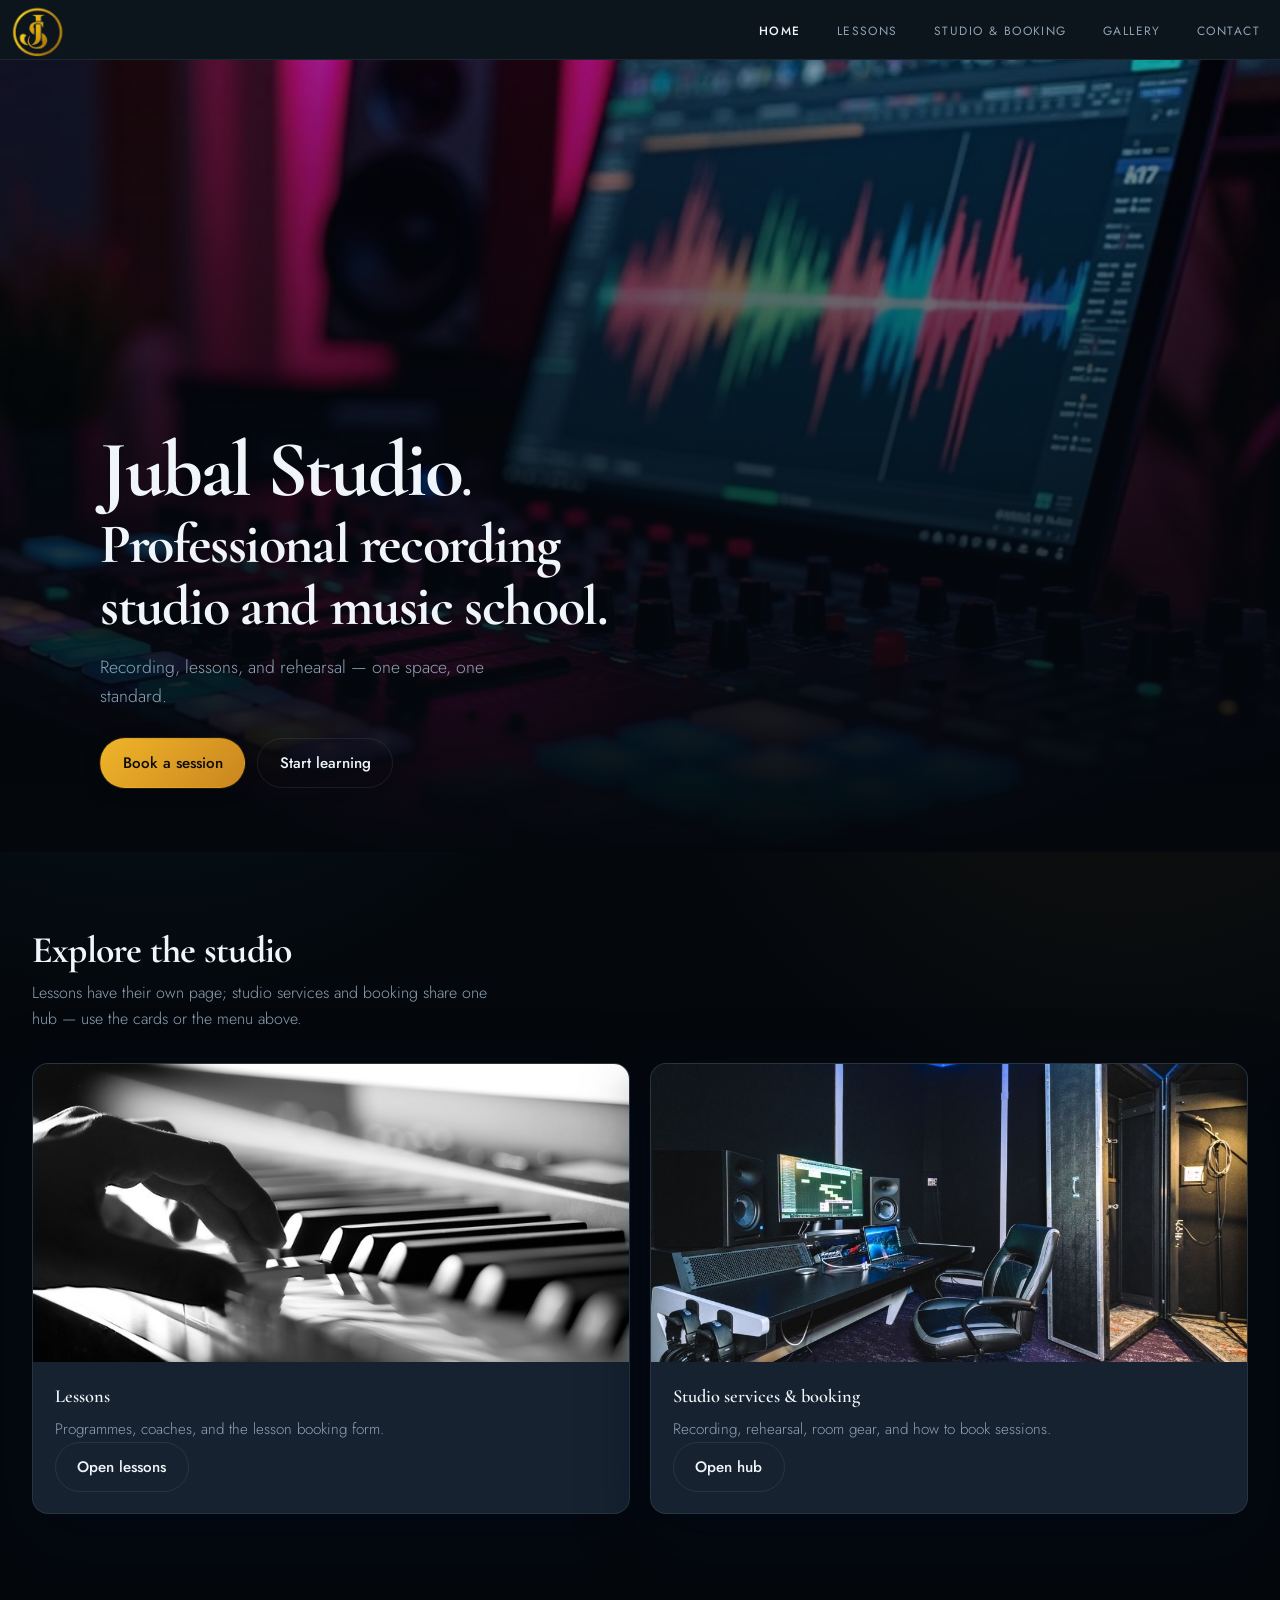
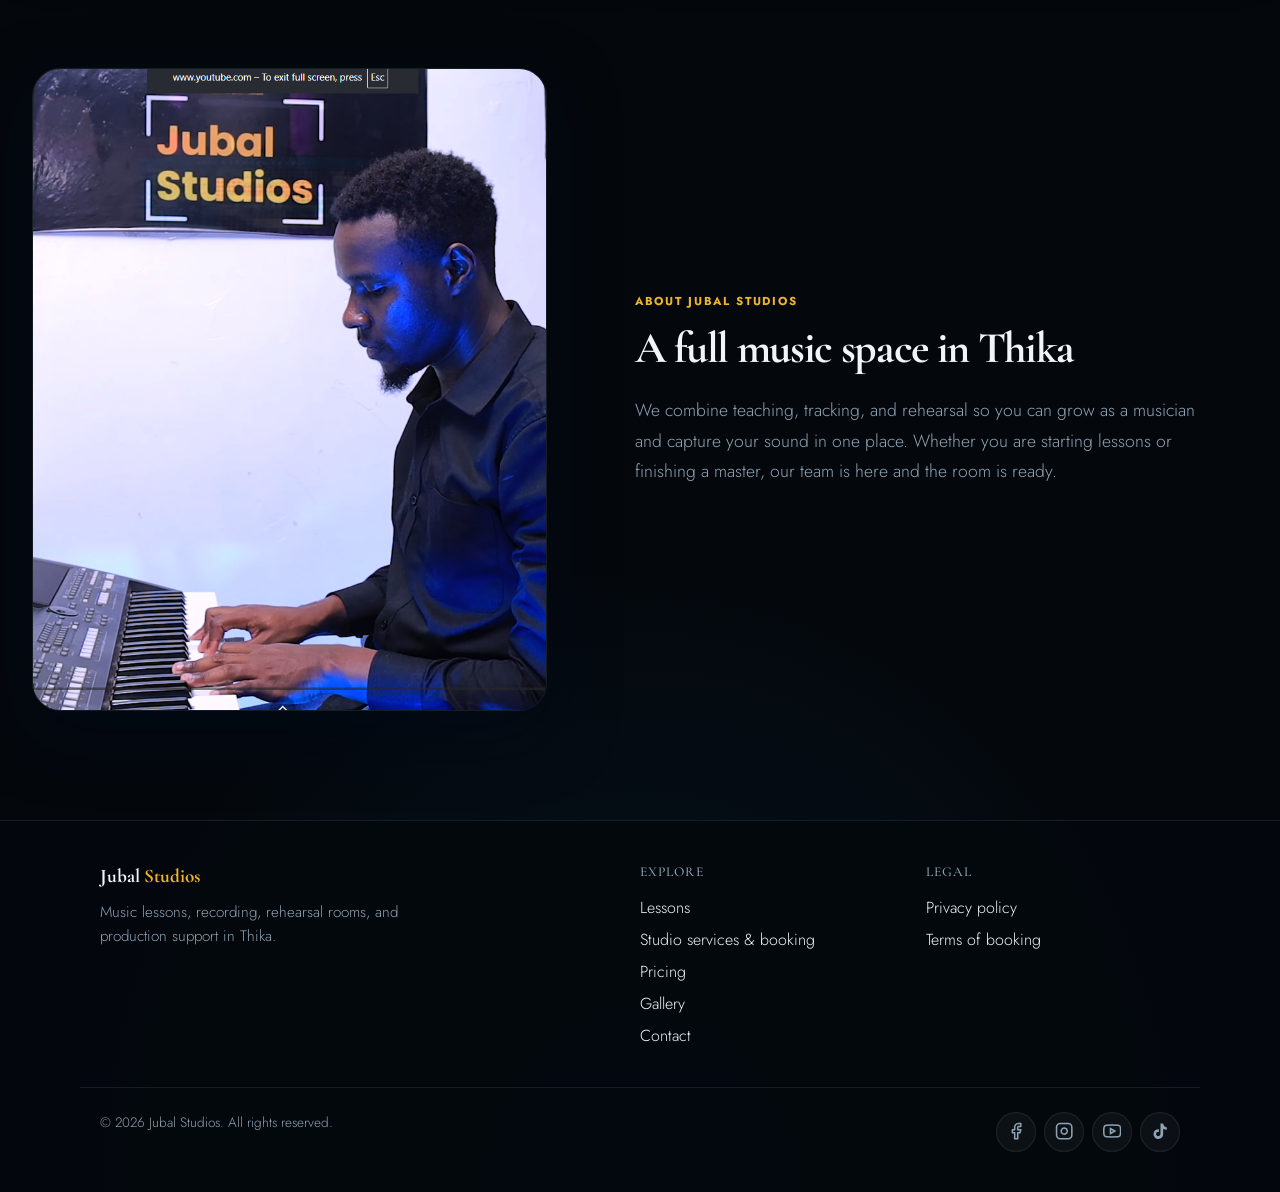
==== commit f7700c3a: "Polish home hero headline and entrance animation. Emphasize Jubal Studio in the title, stack the tag" ====
--- a/index.html
+++ b/index.html
@@ -67,7 +67,10 @@
         </div>
         <div class="hero-overlay" aria-hidden="true"></div>
         <div class="wrap">
-          <h1 class="hero-title">Thika's professional recording studio and music school.</h1>
+          <h1 class="hero-title">
+            <span class="hero-title__brand">Jubal Studio</span>.
+            <span class="hero-title__rest">Professional recording studio and music school.</span>
+          </h1>
           <p class="hero-text">
             Recording, lessons, and rehearsal — one space, one standard.
           </p>
--- a/css/styles.css
+++ b/css/styles.css
@@ -579,6 +579,37 @@
   }
 }
 
+/* Home hero: clearer top → bottom cascade on load (refresh) */
+@keyframes hero-enter-down {
+  0% {
+    opacity: 0;
+    transform: translate3d(0, -1.5rem, 0);
+  }
+  100% {
+    opacity: 1;
+    transform: translate3d(0, 0, 0);
+  }
+}
+
+body[data-page="home"] .hero:not(.hero-compact) .wrap > * {
+  animation-name: hero-enter-down;
+  animation-duration: 1.18s;
+  animation-timing-function: var(--ease-reveal);
+  animation-fill-mode: backwards;
+}
+
+body[data-page="home"] .hero:not(.hero-compact) .wrap > *:nth-child(1) {
+  animation-delay: 0.06s;
+}
+
+body[data-page="home"] .hero:not(.hero-compact) .wrap > *:nth-child(2) {
+  animation-delay: 0.24s;
+}
+
+body[data-page="home"] .hero:not(.hero-compact) .wrap > *:nth-child(3) {
+  animation-delay: 0.42s;
+}
+
 .hero-compact {
   min-height: auto;
   padding: calc(var(--header-h) + 2.5rem) 0 3rem;
@@ -601,6 +632,26 @@
   line-height: 1.05;
   margin: 0 0 1rem;
   max-width: 14ch;
+}
+
+body[data-page="home"] .hero-title {
+  max-width: min(34rem, 100%);
+  line-height: 1.1;
+}
+
+body[data-page="home"] .hero-title .hero-title__brand {
+  font-size: 1.42em;
+  font-weight: 700;
+  letter-spacing: -0.03em;
+}
+
+@media (max-width: 700px) {
+  body[data-page="home"] .hero-title .hero-title__rest {
+    display: block;
+    margin-top: 0.2em;
+    font-weight: 600;
+    line-height: 1.2;
+  }
 }
 
 .hero-text {
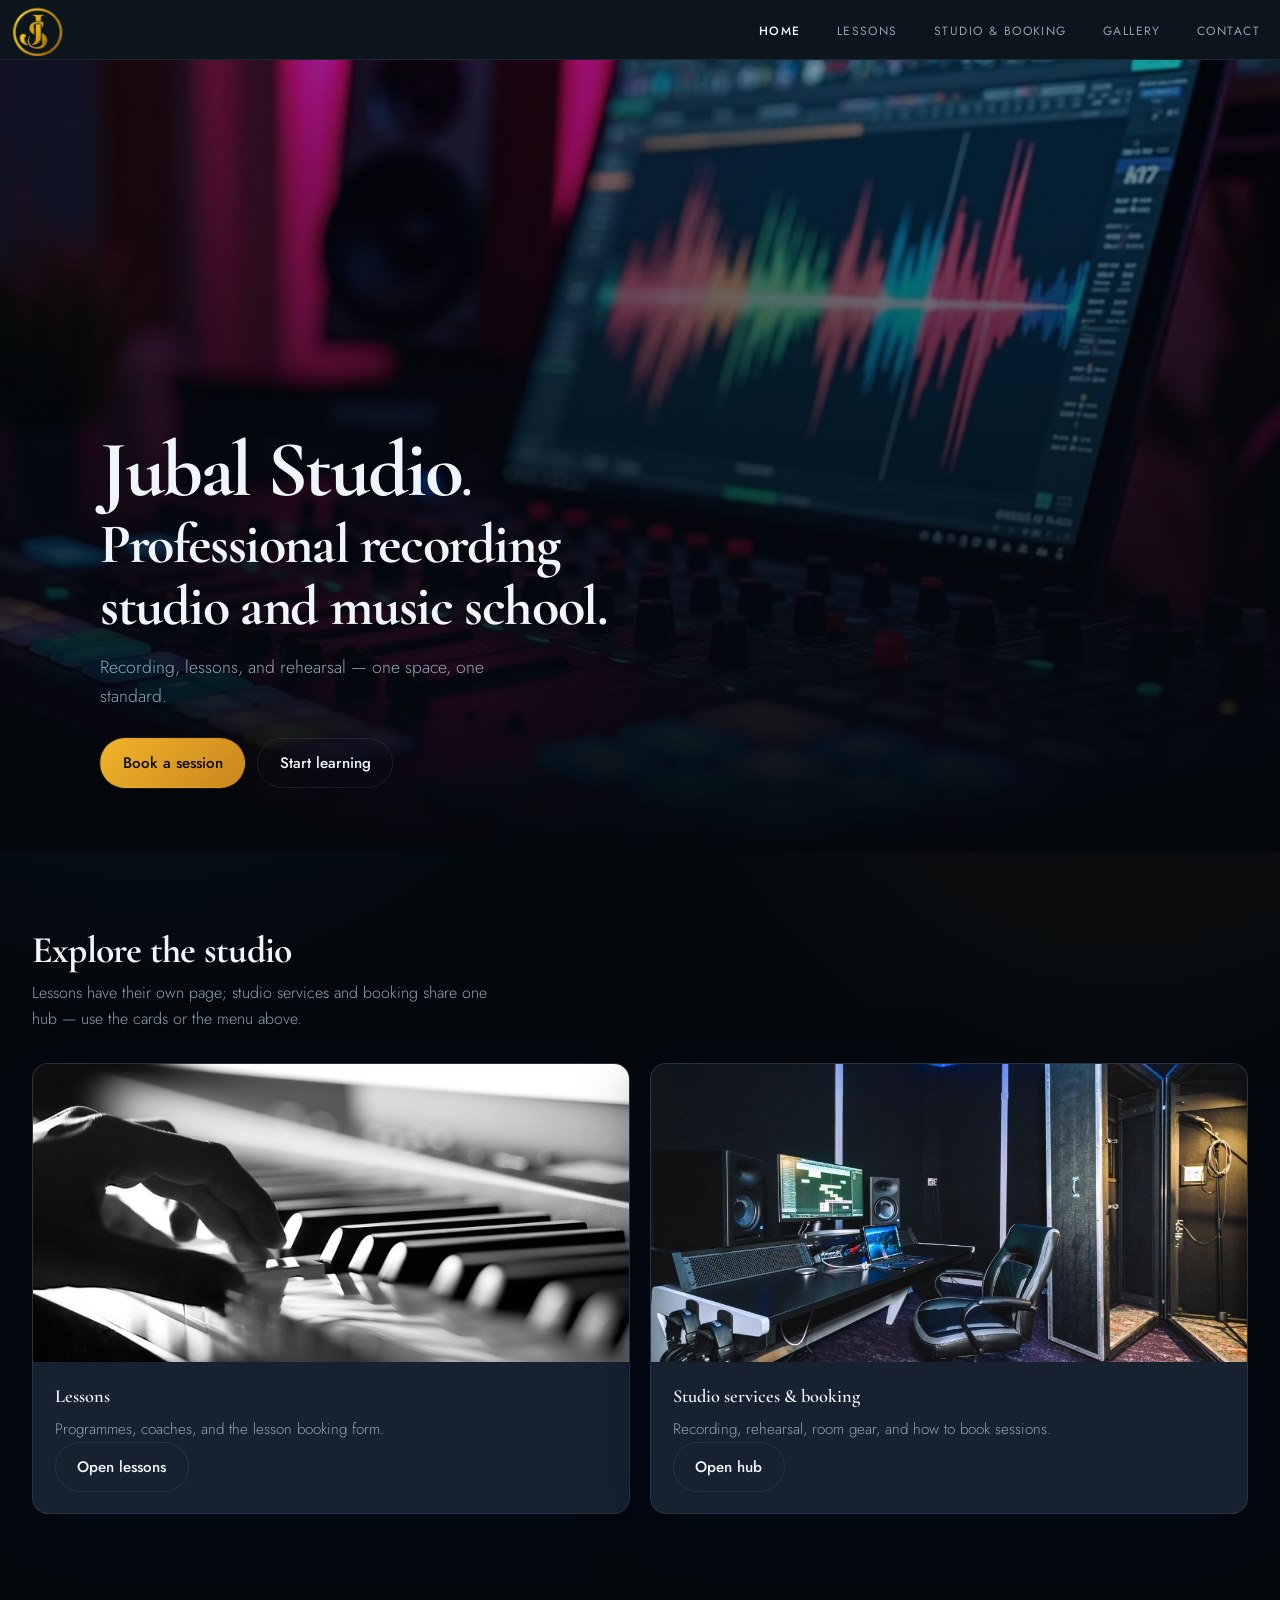
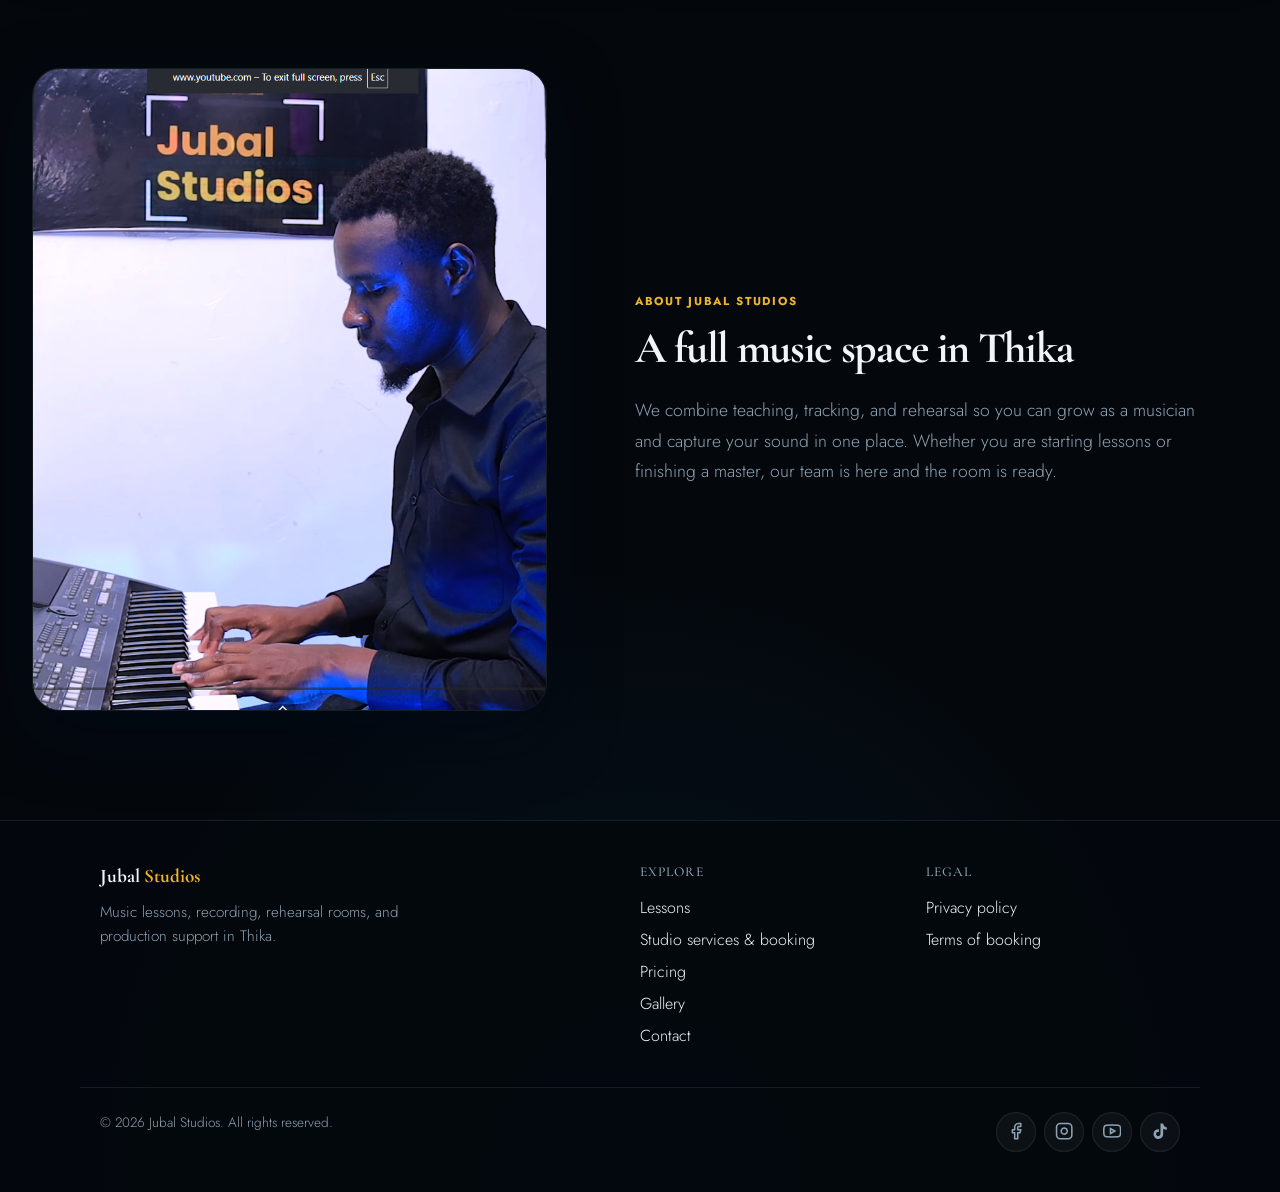
==== commit cb878654: "Add hamburger nav and soften lessons programme cards. Replace mobile Menu label with a three-line ic" ====
--- a/index.html
+++ b/index.html
@@ -39,8 +39,9 @@
           data-nav-toggle
           aria-expanded="false"
           aria-controls="site-nav"
+          aria-label="Menu"
         >
-          Menu
+          <span class="nav-toggle__bars" aria-hidden="true"><span></span><span></span><span></span></span>
         </button>
         <nav class="site-nav" id="site-nav" data-site-nav aria-label="Primary">
           <ul>
--- a/css/styles.css
+++ b/css/styles.css
@@ -221,6 +221,22 @@
   transform: scale(0.98);
 }
 
+.nav-toggle__bars {
+  display: flex;
+  flex-direction: column;
+  justify-content: center;
+  gap: 5px;
+  width: 1.35rem;
+}
+
+.nav-toggle__bars span {
+  display: block;
+  height: 2px;
+  width: 100%;
+  border-radius: 1px;
+  background: currentColor;
+}
+
 .site-nav ul {
   list-style: none;
   margin: 0;
@@ -258,7 +274,11 @@
   .nav-toggle {
     display: inline-flex;
     align-items: center;
-    gap: 0.35rem;
+    justify-content: center;
+    gap: 0;
+    padding: 0.55rem 0.62rem;
+    min-width: 2.75rem;
+    min-height: 2.75rem;
   }
 
   .site-nav {
@@ -754,6 +774,32 @@
   transform: scale(1.045);
 }
 
+/* Lessons — programme grid: softer photos, no card frame border */
+body[data-page="lessons"] main .grid-3 .card {
+  border: none;
+  box-shadow: 0 14px 44px rgba(0, 8, 20, 0.38);
+}
+
+body[data-page="lessons"] main .grid-3 .card:hover {
+  border-color: transparent;
+  box-shadow: 0 20px 56px rgba(0, 10, 24, 0.48);
+}
+
+body[data-page="lessons"] main .grid-3 .card .card-media {
+  border-radius: var(--radius-sm);
+  background: #05080c;
+}
+
+body[data-page="lessons"] main .grid-3 .card .card-media img {
+  filter: brightness(0.93) contrast(0.96) saturate(0.92);
+  transition: transform var(--t-slow) var(--ease-out), filter var(--t-med) var(--ease-soft);
+}
+
+body[data-page="lessons"] main .grid-3 .card:hover .card-media img {
+  transform: scale(1.02);
+  filter: brightness(0.96) contrast(0.98) saturate(0.95);
+}
+
 .card-body {
   padding: 1.25rem 1.35rem 1.35rem;
 }
@@ -1597,6 +1643,10 @@
     transform: none !important;
   }
 
+  body[data-page="lessons"] main .grid-3 .card .card-media img {
+    filter: none !important;
+  }
+
   .btn-primary:hover,
   .btn-ghost:hover,
   .btn-whatsapp:hover {
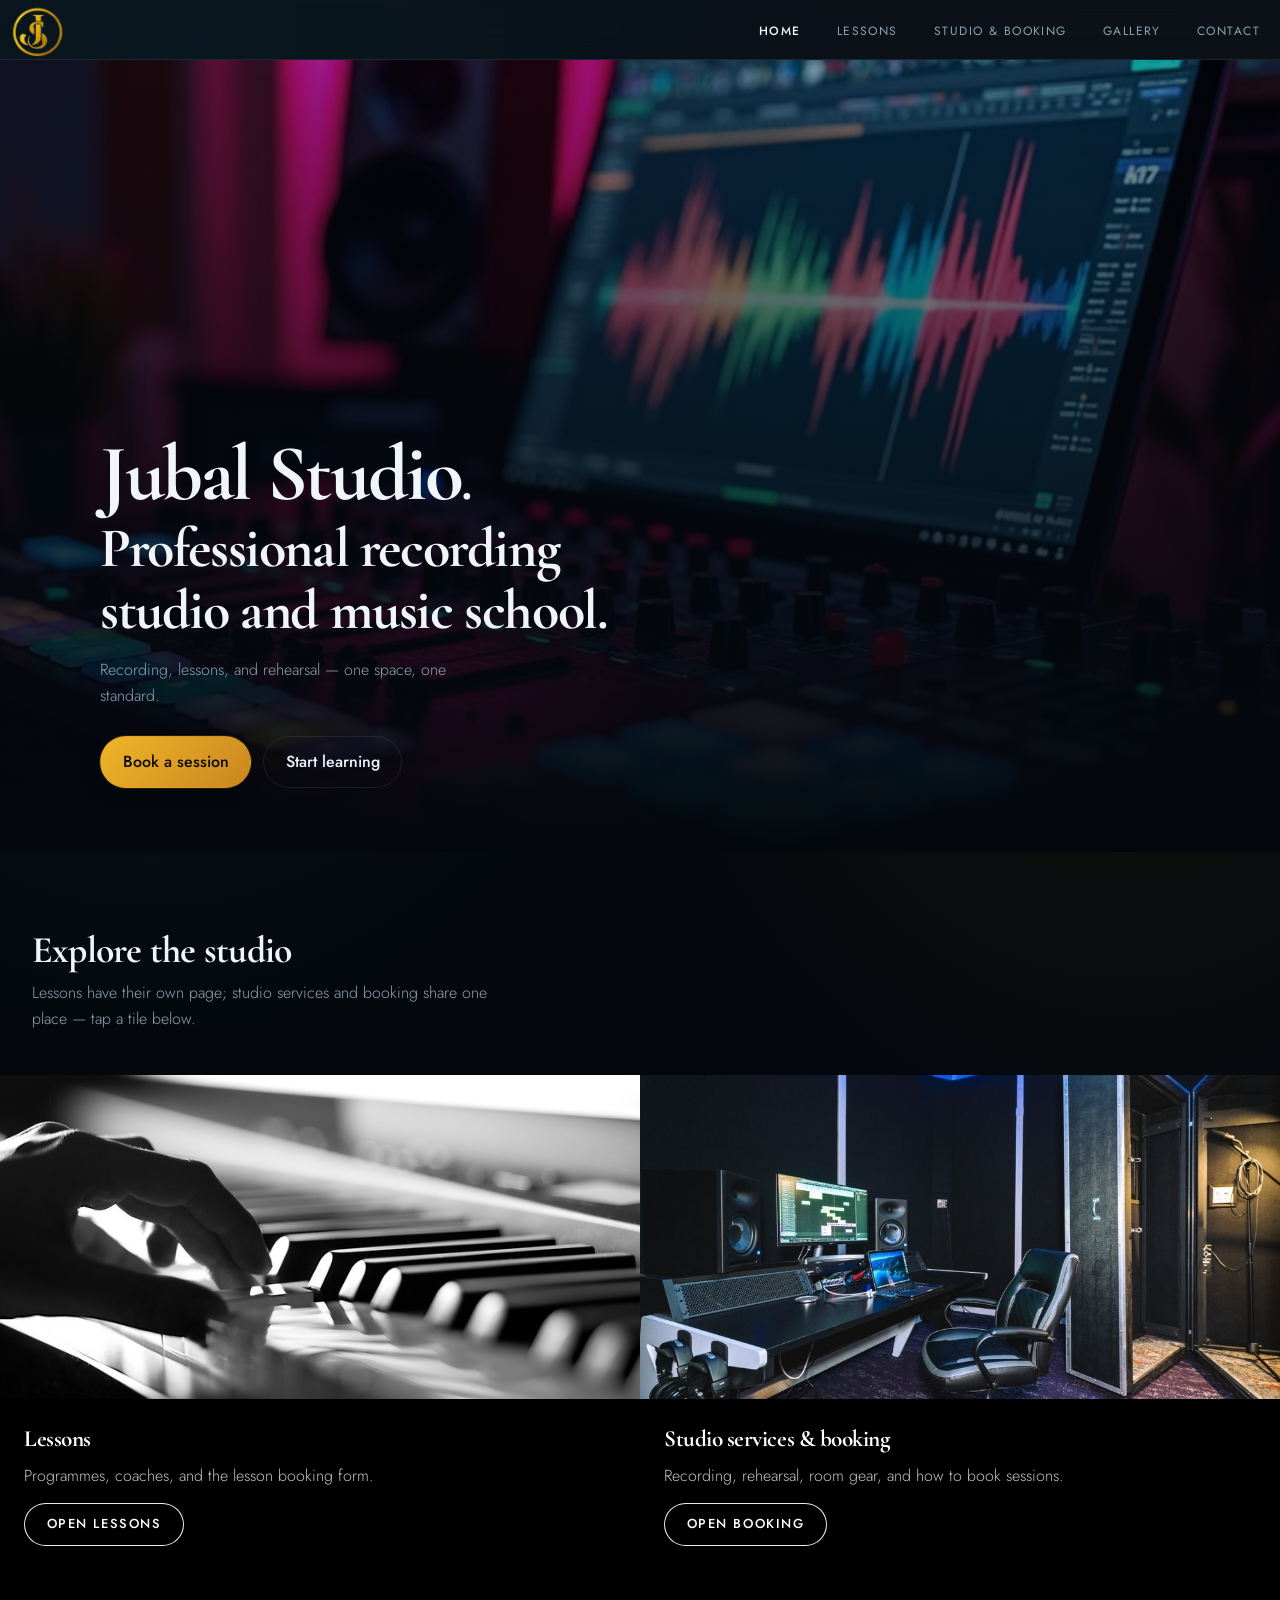
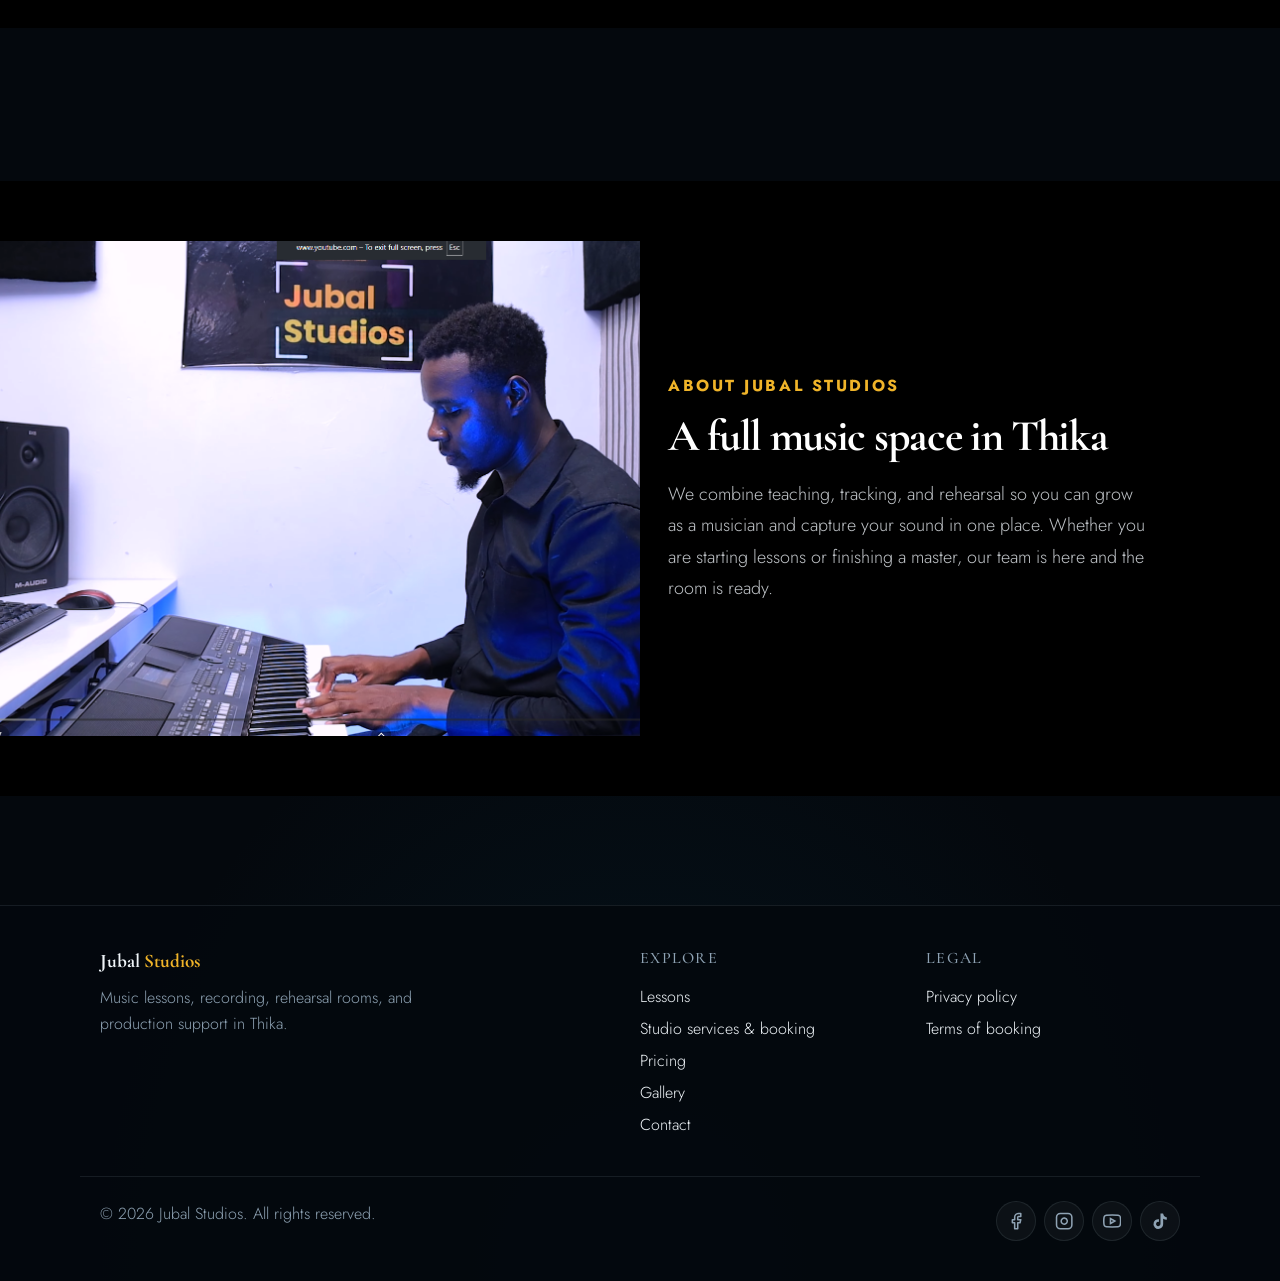
==== commit 6eca9a47: "Polish booking hub, contact form, and studio service typography. Restyle booking and WhatsApp forms " ====
--- a/index.html
+++ b/index.html
@@ -82,44 +82,52 @@
         </div>
       </section>
 
-      <section class="section quick-actions" aria-labelledby="quick-title">
+      <section class="section quick-actions quick-actions--wire" aria-labelledby="quick-title">
         <div class="wrap wrap--wide">
           <div class="section-header">
             <p class="section-kicker">Get started</p>
             <h2 class="section-title" id="quick-title">Explore the studio</h2>
-            <p class="section-lead">Lessons have their own page; studio services and booking share one hub — use the cards or the menu above.</p>
-          </div>
-          <div class="grid-2">
-            <a class="card" href="lessons.html">
-              <div class="card-media">
-                <img
-                  src="assets/piano lessons.jpg"
-                  alt=""
-                  width="1400"
-                  height="700"
-                  loading="lazy"
-                />
-              </div>
-              <div class="card-body">
-                <h3 class="card-title">Lessons</h3>
-                <p class="card-text">Programmes, coaches, and the lesson booking form.</p>
-                <span class="btn btn-ghost">Open lessons</span>
+            <p class="section-lead">Lessons have their own page; studio services and booking share one place — tap a tile below.</p>
+          </div>
+        </div>
+        <div class="quick-actions__wire">
+          <div class="quick-actions__wire-grid" role="group" aria-label="Explore the studio">
+            <a class="quick-actions__wire-cell" href="lessons.html">
+              <div class="quick-actions__wire-media">
+                <div class="quick-actions__wire-image-well">
+                  <img
+                    src="assets/piano lessons.jpg"
+                    alt="Piano lessons at Jubal Studios"
+                    width="1400"
+                    height="700"
+                    loading="lazy"
+                    decoding="async"
+                  />
+                </div>
+              </div>
+              <div class="quick-actions__wire-text">
+                <h3 class="quick-actions__wire-title">Lessons</h3>
+                <p class="quick-actions__wire-desc">Programmes, coaches, and the lesson booking form.</p>
+                <span class="quick-actions__wire-cta">Open lessons</span>
               </div>
             </a>
-            <a class="card" href="studio-services.html">
-              <div class="card-media">
-                <img
-                  src="assets/studio services.jpg"
-                  alt=""
-                  width="1400"
-                  height="700"
-                  loading="lazy"
-                />
-              </div>
-              <div class="card-body">
-                <h3 class="card-title">Studio services &amp; booking</h3>
-                <p class="card-text">Recording, rehearsal, room gear, and how to book sessions.</p>
-                <span class="btn btn-ghost">Open hub</span>
+            <a class="quick-actions__wire-cell" href="studio-services.html#booking">
+              <div class="quick-actions__wire-media">
+                <div class="quick-actions__wire-image-well">
+                  <img
+                    src="assets/studio services.jpg"
+                    alt="Studio services and booking at Jubal Studios"
+                    width="1400"
+                    height="700"
+                    loading="lazy"
+                    decoding="async"
+                  />
+                </div>
+              </div>
+              <div class="quick-actions__wire-text">
+                <h3 class="quick-actions__wire-title">Studio services &amp; booking</h3>
+                <p class="quick-actions__wire-desc">Recording, rehearsal, room gear, and how to book sessions.</p>
+                <span class="quick-actions__wire-cta">Open booking</span>
               </div>
             </a>
           </div>
@@ -127,27 +135,32 @@
       </section>
 
       <section class="section about-story" aria-labelledby="about-title">
-        <div class="wrap wrap--wide">
-          <div class="about-story__grid">
-            <figure class="about-story__figure">
-              <img
-                class="about-story__img"
-                src="screenshots/Screenshot 2026-05-21 220059.png"
-                alt="Producer at the mixing console in a recording studio"
-                width="900"
-                height="1125"
-                loading="lazy"
-              />
-            </figure>
-            <div class="about-story__content">
-              <p class="about-story__kicker">About Jubal Studios</p>
-              <h2 class="about-story__heading" id="about-title">
-                A full music space in Thika
-              </h2>
-              <p class="about-story__body">
-                We combine teaching, tracking, and rehearsal so you can grow as a musician and capture your sound in one place. Whether you are starting lessons or finishing a master, our team is here and the room is ready.
-              </p>
-            </div>
+        <div class="about-story__wire">
+          <div class="about-story__wire-grid" role="group" aria-labelledby="about-title">
+            <article class="about-story__wire-cell about-story__wire-cell--media" aria-label="Studio photo">
+              <div class="about-story__wire-image-well">
+                <figure class="about-story__wire-figure">
+                  <img
+                    class="about-story__wire-img"
+                    src="screenshots/Screenshot 2026-05-21 220059.png"
+                    alt="Producer at the mixing console in a recording studio"
+                    width="900"
+                    height="900"
+                    loading="lazy"
+                    decoding="async"
+                  />
+                </figure>
+              </div>
+            </article>
+            <article class="about-story__wire-cell about-story__wire-cell--copy">
+              <div class="about-story__wire-copy">
+                <p class="about-story__kicker">About Jubal Studios</p>
+                <h2 class="about-story__heading" id="about-title">A full music space in Thika</h2>
+                <p class="about-story__body">
+                  We combine teaching, tracking, and rehearsal so you can grow as a musician and capture your sound in one place. Whether you are starting lessons or finishing a master, our team is here and the room is ready.
+                </p>
+              </div>
+            </article>
           </div>
         </div>
       </section>
--- a/css/styles.css
+++ b/css/styles.css
@@ -21,6 +21,11 @@
   --font-serif: "Cormorant Garamond", Georgia, "Times New Roman", serif;
   --font-sans: "Jost", system-ui, -apple-system, sans-serif;
   --font-display: "Cormorant Garamond", Georgia, "Times New Roman", serif;
+  --font-weight-normal: 300;
+  --font-weight-regular: 400;
+  --font-weight-medium: 500;
+  --font-weight-semibold: 600;
+  --font-weight-bold: 700;
   --max: 1120px;
   --max-wide: 1320px;
   --header-h: 60px;
@@ -41,6 +46,7 @@
 }
 
 html {
+  font-size: 16px;
   scroll-behavior: smooth;
   /* Keeps in-page anchors and scrollIntoView() clear of the sticky header */
   scroll-padding-top: calc(var(--header-h) + 0.75rem);
@@ -60,7 +66,7 @@
 body {
   margin: 0;
   font-family: var(--font-sans);
-  font-weight: 300;
+  font-weight: var(--font-weight-normal);
   font-size: 1rem;
   line-height: 1.6;
   -webkit-font-smoothing: antialiased;
@@ -143,7 +149,11 @@
   z-index: 50;
   height: 60px;
   border-bottom: 1px solid var(--border);
-  background: var(--bg);
+  /* Frosted bar: translucent fill + backdrop blur */
+  background: rgba(12, 20, 28, 0.82);
+  background: color-mix(in srgb, var(--bg) 78%, transparent);
+  backdrop-filter: blur(14px) saturate(1.25);
+  -webkit-backdrop-filter: blur(14px) saturate(1.25);
   transform: translateZ(0);
   backface-visibility: hidden;
 }
@@ -284,7 +294,10 @@
   .site-nav {
     position: fixed;
     inset: var(--header-h) 0 auto 0;
-    background: var(--bg);
+    background: rgba(12, 20, 28, 0.92);
+    background: color-mix(in srgb, var(--bg) 88%, transparent);
+    backdrop-filter: blur(14px) saturate(1.2);
+    -webkit-backdrop-filter: blur(14px) saturate(1.2);
     border-bottom: 1px solid var(--border);
     padding: 1rem 1.25rem 1.25rem;
     transform: translate3d(0, -120%, 0);
@@ -316,7 +329,7 @@
   border-radius: 999px;
   font-family: var(--font-sans);
   font-weight: 500;
-  font-size: 0.95rem;
+  font-size: 1rem;
   border: 1px solid transparent;
   cursor: pointer;
   text-decoration: none;
@@ -599,6 +612,18 @@
   }
 }
 
+/* Wire tiles / programme thumbs — short entrance */
+@keyframes wire-thumb-enter {
+  0% {
+    opacity: 0;
+    transform: scale(0.96) translateY(0.6rem);
+  }
+  100% {
+    opacity: 1;
+    transform: scale(1) translateY(0);
+  }
+}
+
 /* Home hero: clearer top → bottom cascade on load (refresh) */
 @keyframes hero-enter-down {
   0% {
@@ -676,7 +701,7 @@
 
 .hero-text {
   color: var(--text-muted);
-  font-size: 1.1rem;
+  font-size: 1rem;
   font-weight: 300;
   max-width: 40ch;
   margin: 0 0 1.75rem;
@@ -774,30 +799,152 @@
   transform: scale(1.045);
 }
 
-/* Lessons — programme grid: softer photos, no card frame border */
-body[data-page="lessons"] main .grid-3 .card {
-  border: none;
-  box-shadow: 0 14px 44px rgba(0, 8, 20, 0.38);
-}
-
-body[data-page="lessons"] main .grid-3 .card:hover {
-  border-color: transparent;
-  box-shadow: 0 20px 56px rgba(0, 10, 24, 0.48);
-}
-
-body[data-page="lessons"] main .grid-3 .card .card-media {
-  border-radius: var(--radius-sm);
-  background: #05080c;
-}
-
-body[data-page="lessons"] main .grid-3 .card .card-media img {
-  filter: brightness(0.93) contrast(0.96) saturate(0.92);
-  transition: transform var(--t-slow) var(--ease-out), filter var(--t-med) var(--ease-soft);
-}
-
-body[data-page="lessons"] main .grid-3 .card:hover .card-media img {
-  transform: scale(1.02);
-  filter: brightness(0.96) contrast(0.98) saturate(0.95);
+/* Lessons — wireframe programme grid (black field, white rules, square thumbs) */
+body[data-page="lessons"] .lessons-wire-section {
+  padding-block: clamp(2.5rem, 5vw, 4.25rem);
+  padding-inline: env(safe-area-inset-left, 0px) env(safe-area-inset-right, 0px);
+  width: 100%;
+  box-sizing: border-box;
+  background: #000;
+  color: #fff;
+}
+
+body[data-page="lessons"] .lessons-wire-section__header .section-kicker {
+  display: block !important;
+  color: rgba(255, 255, 255, 0.55);
+  font-size: 0.75rem;
+  font-weight: 500;
+  letter-spacing: 0.18em;
+  text-transform: uppercase;
+  margin: 0 0 0.65rem;
+}
+
+body[data-page="lessons"] .lessons-wire-section__header .section-title {
+  color: #fff;
+}
+
+body[data-page="lessons"] .lessons-wire-section__header .section-lead {
+  color: rgba(255, 255, 255, 0.72);
+  max-width: 52ch;
+}
+
+body[data-page="lessons"] .lessons-wire-grid {
+  --wire-line: rgba(255, 255, 255, 0.92);
+  display: grid;
+  grid-template-columns: repeat(4, minmax(0, 1fr));
+  width: 100%;
+  max-width: none;
+  margin-top: 2rem;
+  margin-inline: 0;
+  box-sizing: border-box;
+  border-top: 1px solid var(--wire-line);
+  border-left: 1px solid var(--wire-line);
+  background: #000;
+}
+
+body[data-page="lessons"] .lessons-wire-cell {
+  display: flex;
+  flex-direction: column;
+  min-height: 0;
+  border-right: 1px solid var(--wire-line);
+  border-bottom: 1px solid var(--wire-line);
+}
+
+body[data-page="lessons"] .lessons-wire-cell__top {
+  padding: 15px;
+  flex-shrink: 0;
+  overflow: hidden;
+  border-radius: 8px;
+}
+
+body[data-page="lessons"] .lessons-wire-cell__top img {
+  width: 100%;
+  aspect-ratio: 1 / 1;
+  object-fit: cover;
+  border-radius: 8px;
+  display: block;
+  transform: scale(1);
+  transform-origin: center center;
+  transition: transform 0.55s var(--ease-out), filter 0.45s var(--ease-soft);
+}
+
+body[data-page="lessons"] .lessons-wire-cell:hover .lessons-wire-cell__top img {
+  transform: scale(1.06);
+  filter: brightness(1.05) saturate(1.05);
+}
+
+@media (prefers-reduced-motion: no-preference) {
+  body[data-page="lessons"] .lessons-wire-cell {
+    animation: wire-thumb-enter 0.72s var(--ease-reveal) backwards;
+  }
+
+  body[data-page="lessons"] .lessons-wire-cell:nth-child(1) {
+    animation-delay: 0.05s;
+  }
+
+  body[data-page="lessons"] .lessons-wire-cell:nth-child(2) {
+    animation-delay: 0.1s;
+  }
+
+  body[data-page="lessons"] .lessons-wire-cell:nth-child(3) {
+    animation-delay: 0.15s;
+  }
+
+  body[data-page="lessons"] .lessons-wire-cell:nth-child(4) {
+    animation-delay: 0.2s;
+  }
+
+  body[data-page="lessons"] .lessons-wire-cell:nth-child(5) {
+    animation-delay: 0.25s;
+  }
+
+  body[data-page="lessons"] .lessons-wire-cell:nth-child(6) {
+    animation-delay: 0.3s;
+  }
+
+  body[data-page="lessons"] .lessons-wire-cell:nth-child(7) {
+    animation-delay: 0.35s;
+  }
+
+  body[data-page="lessons"] .lessons-wire-cell:nth-child(8) {
+    animation-delay: 0.4s;
+  }
+}
+
+body[data-page="lessons"] .lessons-wire-cell__text {
+  flex: 1 1 auto;
+  border-top: 1px solid var(--wire-line);
+  padding: 15px;
+  min-height: 5.75rem;
+}
+
+body[data-page="lessons"] .lessons-wire-cell__text p {
+  margin: 0;
+  font-family: var(--font-sans);
+  font-size: 1rem;
+  font-weight: 300;
+  line-height: 1.45;
+  color: #fff;
+}
+
+body[data-page="lessons"] .lessons-wire-cell__text strong {
+  font-weight: 500;
+}
+
+@media (max-width: 1100px) {
+  body[data-page="lessons"] .lessons-wire-grid {
+    grid-template-columns: repeat(2, minmax(0, 1fr));
+  }
+}
+
+@media (max-width: 520px) {
+  body[data-page="lessons"] .lessons-wire-grid {
+    grid-template-columns: 1fr;
+  }
+
+  body[data-page="lessons"] .lessons-wire-cell__text {
+    min-height: 0;
+  }
 }
 
 .card-body {
@@ -814,7 +961,7 @@
 .card-text {
   margin: 0;
   color: var(--text-muted);
-  font-size: 0.95rem;
+  font-size: 1rem;
   font-weight: 300;
 }
 
@@ -826,68 +973,234 @@
   gap: 0.75rem;
 }
 
-/* Quick actions — image cards */
-.quick-actions .card {
-  height: 100%;
-}
-
-.quick-actions a.card {
+/* Home — Explore the studio: wire strip + image-cover tiles (same language as about wire) */
+body[data-page="home"] .quick-actions--wire .quick-actions__wire {
+  margin-top: clamp(1.75rem, 4vw, 2.75rem);
+  padding-block: 0 clamp(2.25rem, 5vw, 3.75rem);
+  padding-inline: env(safe-area-inset-left, 0px) env(safe-area-inset-right, 0px);
+  width: 100%;
+  box-sizing: border-box;
+  background: #000;
+  color: #fff;
+}
+
+body[data-page="home"] .quick-actions--wire .quick-actions__wire-grid {
+  display: grid;
+  grid-template-columns: minmax(0, 1fr) minmax(0, 1fr);
+  align-items: stretch;
+  width: 100%;
+  box-sizing: border-box;
+  background: #000;
+  min-height: clamp(300px, 48vh, 580px);
+}
+
+body[data-page="home"] .quick-actions__wire-cell {
+  display: flex;
+  flex-direction: column;
+  min-height: 0;
   text-decoration: none;
   color: inherit;
+  outline-offset: 2px;
+  transition: background 0.2s var(--ease-soft);
+}
+
+body[data-page="home"] .quick-actions__wire-cell:hover {
+  background: rgba(255, 255, 255, 0.03);
+}
+
+body[data-page="home"] .quick-actions__wire-media {
+  position: relative;
+  flex: 1 1 auto;
+  min-height: clamp(200px, 36vh, 420px);
+  overflow: hidden;
+}
+
+body[data-page="home"] .quick-actions__wire-image-well {
+  position: absolute;
+  inset: 0;
+}
+
+body[data-page="home"] .quick-actions__wire-image-well img {
+  width: 100%;
+  height: 100%;
+  min-height: 100%;
+  object-fit: cover;
+  object-position: center;
+  display: block;
+  transform: scale(1);
+  transform-origin: center center;
+  transition: transform 0.55s var(--ease-out), filter 0.45s var(--ease-soft);
+}
+
+body[data-page="home"] .quick-actions__wire-cell:hover .quick-actions__wire-image-well img,
+body[data-page="home"] .quick-actions__wire-cell:focus-visible .quick-actions__wire-image-well img {
+  transform: scale(1.06);
+  filter: brightness(1.04) saturate(1.04);
+}
+
+body[data-page="home"] .quick-actions__wire-text {
+  flex: 0 0 auto;
+  padding: clamp(1rem, 2.5vw, 1.35rem) clamp(1rem, 2.5vw, 1.5rem);
+  font-family: var(--font-sans);
+}
+
+body[data-page="home"] .quick-actions__wire-title {
+  margin: 0 0 0.4rem;
+  font-family: var(--font-display);
+  font-size: clamp(1.2rem, 2.4vw, 1.45rem);
+  font-weight: 700;
+  color: #fff;
+  letter-spacing: -0.02em;
+}
+
+body[data-page="home"] .quick-actions__wire-desc {
+  margin: 0 0 0.75rem;
+  font-size: 1rem;
+  font-weight: 300;
+  line-height: 1.5;
+  color: rgba(245, 250, 255, 0.78);
+}
+
+body[data-page="home"] .quick-actions__wire-cta {
+  display: inline-flex;
+  align-items: center;
+  justify-content: center;
+  align-self: flex-start;
+  margin-top: 0.15rem;
+  padding: 0.65rem 1.35rem;
+  font-family: var(--font-sans);
+  font-size: 0.8125rem;
+  font-weight: 500;
+  letter-spacing: 0.12em;
+  text-transform: uppercase;
+  color: #fff;
+  background: #000;
+  border: 1px solid rgba(255, 255, 255, 0.92);
+  border-radius: 999px;
+  box-sizing: border-box;
+  transition: background var(--t-fast) var(--ease-soft), color var(--t-fast) var(--ease-soft),
+    border-color var(--t-fast) var(--ease-soft);
+}
+
+body[data-page="home"] .quick-actions__wire-cell:hover .quick-actions__wire-cta,
+body[data-page="home"] .quick-actions__wire-cell:focus-visible .quick-actions__wire-cta {
+  background: rgba(255, 255, 255, 0.1);
+  border-color: #fff;
+  color: #fff;
+}
+
+@media (max-width: 800px) {
+  body[data-page="home"] .quick-actions--wire .quick-actions__wire-grid {
+    grid-template-columns: 1fr;
+    min-height: 0;
+  }
+
+  body[data-page="home"] .quick-actions__wire-media {
+    min-height: clamp(200px, 42vw, 320px);
+    aspect-ratio: 16 / 10;
+  }
+}
+
+/* Home image bands — wider frame than default cards */
+.instruments-showcase .card-media {
+  aspect-ratio: 2 / 1;
+}
+
+/* Home — about: lessons-style wire grid, two cells only (photo | copy) */
+body[data-page="home"] .about-story__wire {
+  padding-block: clamp(2.25rem, 5vw, 3.75rem);
+  padding-inline: env(safe-area-inset-left, 0px) env(safe-area-inset-right, 0px);
+  width: 100%;
+  box-sizing: border-box;
+  background: #000;
+  color: #fff;
+}
+
+body[data-page="home"] .about-story__wire-grid {
+  display: grid;
+  grid-template-columns: minmax(0, 1fr) minmax(0, 1fr);
+  align-items: stretch;
+  width: 100%;
+  max-width: none;
+  margin-inline: 0;
+  box-sizing: border-box;
+  background: #000;
+  min-height: clamp(380px, 55vh, 720px);
+}
+
+body[data-page="home"] .about-story__wire-cell {
   display: flex;
   flex-direction: column;
+  min-height: 0;
+}
+
+/* Photo tile: image covers the entire cell (person fills the grid) */
+body[data-page="home"] .about-story__wire-cell--media {
+  position: relative;
+  padding: 0;
+  overflow: hidden;
+}
+
+body[data-page="home"] .about-story__wire-cell--media .about-story__wire-image-well {
+  position: absolute;
+  inset: 0;
+  padding: 0;
+  margin: 0;
+  display: block;
+  min-height: 0;
+}
+
+body[data-page="home"] .about-story__wire-cell--media .about-story__wire-figure {
+  margin: 0;
+  width: 100%;
   height: 100%;
-}
-
-.quick-actions a.card .card-body {
+  min-height: 100%;
+}
+
+body[data-page="home"] .about-story__wire-cell--media .about-story__wire-img {
+  width: 100%;
+  height: 100%;
+  min-height: 100%;
+  object-fit: cover;
+  object-position: 28% center;
+  border-radius: 0;
+  display: block;
+  transform: scale(1);
+  transform-origin: center center;
+  transition: transform 0.55s var(--ease-out), filter 0.45s var(--ease-soft);
+}
+
+body[data-page="home"] .about-story__wire-cell--media:hover .about-story__wire-img {
+  transform: scale(1.05);
+  filter: brightness(1.05) saturate(1.05);
+}
+
+@media (prefers-reduced-motion: no-preference) {
+  body[data-page="home"] .about-story__wire-cell--media .about-story__wire-img {
+    animation: wire-thumb-enter 0.85s var(--ease-reveal) 0.08s backwards;
+  }
+}
+
+body[data-page="home"] .about-story__wire-cell--copy {
   display: flex;
   flex-direction: column;
-  flex: 1;
-}
-
-.quick-actions a.card .btn {
-  margin-top: auto;
-  align-self: flex-start;
-}
-
-/* Home image bands — wider frame than default cards */
-.quick-actions .card-media,
-.instruments-showcase .card-media {
-  aspect-ratio: 2 / 1;
-}
-
-/* About — story split (photo left, copy right); Jubal colors + type */
-.about-story__grid {
-  display: grid;
-  grid-template-columns: minmax(0, 0.9fr) minmax(0, 1.1fr);
-  gap: clamp(2rem, 6vw, 4.5rem);
-  align-items: center;
-}
-
-.about-story__figure {
-  margin: 0;
-  border-radius: clamp(18px, 2.5vw, 28px);
-  overflow: hidden;
-  border: 1px solid var(--border);
-  box-shadow: var(--shadow);
-}
-
-.about-story__img {
+  min-height: 0;
+}
+
+body[data-page="home"] .about-story__wire-copy {
+  padding: clamp(1.25rem, 3.5vw, 2rem) clamp(1.1rem, 3vw, 1.75rem);
+  flex: 1 1 auto;
+  display: flex;
+  flex-direction: column;
+  justify-content: center;
+  gap: 0;
+  min-height: 0;
+  box-sizing: border-box;
   width: 100%;
-  height: auto;
-  aspect-ratio: 4 / 5;
-  object-fit: cover;
-  min-height: clamp(220px, 38vw, 400px);
-  display: block;
-}
-
-.about-story__content {
-  padding-block: clamp(1rem, 3.5vw, 2.75rem);
-  padding-inline: clamp(0.25rem, 2vw, 1rem) clamp(0.5rem, 3vw, 2rem);
-}
-
-.about-story__kicker {
-  font-size: 0.72rem;
+}
+
+body[data-page="home"] .about-story .about-story__kicker {
+  font-size: 1rem;
   font-weight: 700;
   letter-spacing: 0.16em;
   text-transform: uppercase;
@@ -895,38 +1208,44 @@
   margin: 0 0 0.85rem;
 }
 
-.about-story__heading {
+body[data-page="home"] .about-story .about-story__heading {
   font-family: var(--font-display);
   font-size: clamp(1.85rem, 4.2vw, 2.75rem);
   font-weight: 800;
   letter-spacing: -0.03em;
   line-height: 1.12;
-  color: var(--text);
-  margin: 0 0 1.35rem;
+  color: #fff;
+  margin: 0 0 1.1rem;
   max-width: none;
 }
 
-.about-story__body {
+body[data-page="home"] .about-story .about-story__body {
+  font-size: clamp(1rem, 1.6vw, 1.125rem);
+  line-height: 1.75;
+  color: rgba(245, 250, 255, 0.78);
+  max-width: 48ch;
   margin: 0;
-  font-size: clamp(0.98rem, 1.6vw, 1.1rem);
-  line-height: 1.75;
-  color: var(--text-muted);
-  max-width: 62ch;
 }
 
 @media (max-width: 900px) {
-  .about-story__grid {
+  body[data-page="home"] .about-story__wire-grid {
     grid-template-columns: 1fr;
-  }
-
-  .about-story__img {
+    min-height: 0;
+  }
+
+  body[data-page="home"] .about-story__wire-cell--media {
+    min-height: clamp(260px, 52vw, 420px);
     aspect-ratio: 16 / 10;
-    min-height: 200px;
-  }
-
-  .about-story__content {
-    padding-inline: 0;
-    padding-block: 0.5rem 0;
+  }
+
+  body[data-page="home"] .about-story__wire-copy {
+    padding-top: clamp(1.25rem, 4vw, 1.75rem);
+  }
+}
+
+@media (max-width: 520px) {
+  body[data-page="home"] .about-story__wire-cell--media .about-story__wire-img {
+    object-position: 22% center;
   }
 }
 
@@ -1020,7 +1339,7 @@
 .package p {
   margin: 0;
   color: var(--text-muted);
-  font-size: 0.95rem;
+  font-size: 1rem;
   font-weight: 300;
 }
 
@@ -1058,7 +1377,7 @@
   grid-template-columns: repeat(7, 1fr);
   gap: 0.35rem;
   text-align: center;
-  font-size: 0.8rem;
+  font-size: 1rem;
 }
 
 .calendar-grid .dow {
@@ -1087,7 +1406,7 @@
   display: flex;
   gap: 1.25rem;
   margin-top: 1rem;
-  font-size: 0.85rem;
+  font-size: 1rem;
   color: var(--text-muted);
 }
 
@@ -1123,12 +1442,12 @@
 
 .quote {
   margin: 0 0 1rem;
-  font-size: 1.05rem;
+  font-size: 1rem;
   color: var(--text);
 }
 
 .quote-author {
-  font-size: 0.9rem;
+  font-size: 1rem;
   color: var(--text-muted);
 }
 
@@ -1216,7 +1535,7 @@
 
 label {
   font-family: var(--font-sans);
-  font-size: 0.85rem;
+  font-size: 1rem;
   font-weight: 300;
   color: var(--text-muted);
   display: block;
@@ -1255,7 +1574,7 @@
 
 .form-note {
   font-family: var(--font-sans);
-  font-size: 0.85rem;
+  font-size: 1rem;
   font-weight: 300;
   color: var(--text-muted);
   margin: 0;
@@ -1265,7 +1584,7 @@
   font-family: var(--font-sans);
   font-weight: 300;
   color: var(--danger);
-  font-size: 0.8rem;
+  font-size: 1rem;
   margin-top: 0.25rem;
   display: none;
 }
@@ -1376,13 +1695,13 @@
 
 .contact-card h3 {
   margin: 0 0 0.35rem;
-  font-size: 0.95rem;
+  font-size: 1rem;
 }
 
 .contact-card p,
 .contact-card a {
   margin: 0;
-  font-size: 0.95rem;
+  font-size: 1rem;
   color: var(--text-muted);
 }
 
@@ -1449,7 +1768,7 @@
   color: var(--text-muted);
   margin: 0;
   max-width: 36ch;
-  font-size: 0.95rem;
+  font-size: 1rem;
   font-weight: 300;
 }
 
@@ -1457,7 +1776,7 @@
   margin: 0 0 0.75rem;
   font-family: var(--font-display);
   font-weight: 500;
-  font-size: 0.85rem;
+  font-size: 1rem;
   text-transform: uppercase;
   letter-spacing: 0.08em;
   color: var(--text-muted);
@@ -1493,7 +1812,7 @@
   flex-wrap: wrap;
   gap: 1rem;
   justify-content: space-between;
-  font-size: 0.85rem;
+  font-size: 1rem;
   color: var(--text-muted);
 }
 
@@ -1559,7 +1878,7 @@
 .price-table {
   width: 100%;
   border-collapse: collapse;
-  font-size: 0.95rem;
+  font-size: 1rem;
 }
 
 .price-table th,
@@ -1572,7 +1891,7 @@
 .price-table th {
   color: var(--text-muted);
   font-weight: 600;
-  font-size: 0.8rem;
+  font-size: 1rem;
   text-transform: uppercase;
   letter-spacing: 0.06em;
 }
@@ -1614,8 +1933,16 @@
     animation: none !important;
   }
 
+  body[data-page="lessons"] .lessons-wire-cell,
+  body[data-page="home"] .about-story__wire-cell--media .about-story__wire-img {
+    animation: none !important;
+  }
+
   .card,
   .card-media img,
+  body[data-page="home"] .quick-actions__wire-image-well img,
+  body[data-page="home"] .about-story__wire-cell--media .about-story__wire-img,
+  body[data-page="lessons"] .lessons-wire-cell__top img,
   .equipment-item,
   .equipment-item img,
   .gallery-item,
@@ -1638,12 +1965,17 @@
   }
 
   .card:hover .card-media img,
+  body[data-page="home"] .quick-actions__wire-cell:hover .quick-actions__wire-image-well img,
+  body[data-page="home"] .quick-actions__wire-cell:focus-visible .quick-actions__wire-image-well img,
+  body[data-page="home"] .about-story__wire-cell--media:hover .about-story__wire-img,
+  body[data-page="lessons"] .lessons-wire-cell:hover .lessons-wire-cell__top img,
   .equipment-item:hover img,
   .gallery-item:hover img {
     transform: none !important;
-  }
-
-  body[data-page="lessons"] main .grid-3 .card .card-media img {
+    filter: none !important;
+  }
+
+  body[data-page="lessons"] .lessons-wire-cell__top img {
     filter: none !important;
   }
 
@@ -1660,6 +1992,20 @@
   }
 }
 
+@media (prefers-reduced-transparency: reduce) {
+  .site-header {
+    background: var(--bg);
+    backdrop-filter: none;
+    -webkit-backdrop-filter: none;
+  }
+
+  .site-nav {
+    background: var(--bg);
+    backdrop-filter: none;
+    -webkit-backdrop-filter: none;
+  }
+}
+
 /* =============================================================================
    Studio hub — studio-services.html (scoped so .contact-strip / .section etc.
    do not override the contact page or rest of the site)
@@ -1699,7 +2045,7 @@
 }
 
 body[data-page="services"] .eyebrow {
-  font-size: 0.72rem;
+  font-size: 1rem;
   font-weight: 600;
   letter-spacing: 0.2em;
   text-transform: uppercase;
@@ -1743,16 +2089,16 @@
 }
 
 body[data-page="services"] .svc-desc {
-  font-size: 0.92rem;
+  font-size: 1rem;
   color: var(--text-muted);
   line-height: 1.65;
   margin-bottom: 1.1rem;
 }
 
 body[data-page="services"] .svc-link {
-  font-size: 0.74rem;
+  font-size: 0.8125rem;
   font-weight: 600;
-  letter-spacing: 0.1em;
+  letter-spacing: 0.08em;
   text-transform: uppercase;
   color: var(--accent);
 }
@@ -1765,11 +2111,11 @@
 body[data-page="services"] .rates-table {
   width: 100%;
   border-collapse: collapse;
-  font-size: 0.95rem;
+  font-size: 1rem;
 }
 
 body[data-page="services"] .rates-table th {
-  font-size: 0.7rem;
+  font-size: 1rem;
   font-weight: 500;
   letter-spacing: 0.15em;
   text-transform: uppercase;
@@ -1794,7 +2140,7 @@
 body[data-page="services"] .rates-table td:last-child {
   text-align: right;
   font-family: var(--font-display);
-  font-size: 1.05rem;
+  font-size: 1rem;
   font-weight: 700;
   color: var(--accent);
   white-space: nowrap;
@@ -1809,14 +2155,14 @@
 }
 
 body[data-page="services"] .rate-note {
-  font-size: 0.9rem;
+  font-size: 1rem;
   color: var(--text-dim);
   margin-top: 1rem;
   font-style: italic;
 }
 
 body[data-page="services"] .rate-section-label {
-  font-size: 0.74rem;
+  font-size: 1rem;
   font-weight: 400;
   letter-spacing: 0.15em;
   text-transform: uppercase;
@@ -1843,7 +2189,7 @@
 }
 
 body[data-page="services"] .contact-strip p {
-  font-size: 0.95rem;
+  font-size: 1rem;
   color: var(--text-muted);
 }
 
@@ -1860,14 +2206,14 @@
 }
 
 body[data-page="services"] .form-intro p {
-  font-size: 0.95rem;
+  font-size: 1rem;
   color: var(--text-muted);
   line-height: 1.75;
   margin-bottom: 1rem;
 }
 
 body[data-page="services"] .form-intro .detail {
-  font-size: 0.88rem;
+  font-size: 1rem;
   color: var(--text-dim);
   border-top: 1px solid var(--border);
   padding-top: 1rem;
@@ -1896,7 +2242,7 @@
 
 body[data-page="services"] .field label {
   display: block;
-  font-size: 0.74rem;
+  font-size: 1rem;
   font-weight: 300;
   letter-spacing: 0.12em;
   text-transform: uppercase;
@@ -1914,7 +2260,7 @@
   padding: 0.65rem 0.9rem;
   color: var(--text);
   font-family: var(--font-sans);
-  font-size: 0.95rem;
+  font-size: 1rem;
   font-weight: 300;
   transition: border-color 0.2s;
   outline: none;
@@ -1939,7 +2285,7 @@
 }
 
 body[data-page="services"] .field-error {
-  font-size: 0.8rem;
+  font-size: 1rem;
   color: var(--danger);
   margin-top: 0.3rem;
   min-height: 1em;
@@ -1963,10 +2309,10 @@
 
 body[data-page="services"] .form-tab {
   flex: 1;
-  padding: 0.6rem 0.5rem;
-  font-size: 0.74rem;
+  padding: 0.55rem 0.45rem;
+  font-size: 0.8125rem;
   font-weight: 500;
-  letter-spacing: 0.08em;
+  letter-spacing: 0.06em;
   text-transform: uppercase;
   text-align: center;
   cursor: pointer;
@@ -1996,16 +2342,28 @@
   display: block;
 }
 
-/* White booking card (studio hub #booking only) */
+/* Booking section: wider layout */
+body[data-page="services"] main#main > section#booking .wrap {
+  max-width: min(1120px, 100%);
+  padding-left: clamp(1rem, 4vw, 2rem);
+  padding-right: clamp(1rem, 4vw, 2rem);
+}
+
+/* White booking card (studio hub #booking only) — larger, more rectangular */
 body[data-page="services"] #booking .form-block {
   background: #ffffff;
-  border: 1px solid rgba(15, 23, 42, 0.1);
+  border: 1px solid rgba(15, 23, 42, 0.12);
+  border-radius: 6px;
   box-shadow: 0 16px 48px rgba(0, 0, 0, 0.28);
   color-scheme: light;
+  padding: clamp(1.75rem, 3vw, 2.5rem) clamp(1.75rem, 3.5vw, 2.75rem);
+  min-height: min(520px, 72vh);
 }
 
 body[data-page="services"] #booking .form-tabs {
   border-color: #e2e8f0;
+  border-radius: 6px;
+  overflow: hidden;
 }
 
 body[data-page="services"] #booking .form-tab {
@@ -2027,6 +2385,8 @@
 
 body[data-page="services"] #booking .field label {
   color: #64748b;
+  font-size: 0.8125rem;
+  letter-spacing: 0.1em;
 }
 
 body[data-page="services"] #booking .field input,
@@ -2035,6 +2395,12 @@
   background: #ffffff;
   border: 1px solid #cbd5e1;
   color: #0f172a;
+  border-radius: 6px;
+  font-size: 0.875rem;
+}
+
+body[data-page="services"] #booking .field textarea {
+  min-height: 140px;
 }
 
 body[data-page="services"] #booking .field input::placeholder,
@@ -2080,7 +2446,7 @@
 }
 
 body[data-page="services"] .loc-card h4 {
-  font-size: 0.72rem;
+  font-size: 1rem;
   font-weight: 500;
   letter-spacing: 0.18em;
   text-transform: uppercase;
@@ -2089,7 +2455,7 @@
 }
 
 body[data-page="services"] .loc-card p {
-  font-size: 0.92rem;
+  font-size: 1rem;
   color: var(--text-muted);
   line-height: 1.8;
 }
@@ -2136,7 +2502,7 @@
 body[data-page="contact"] .section-kicker {
   display: inline-block !important;
   margin: 0 0 0.65rem;
-  font-size: 0.7rem;
+  font-size: 1rem;
   font-weight: 500;
   letter-spacing: 0.2em;
   text-transform: uppercase;
@@ -2151,3 +2517,73 @@
 body[data-page="contact"] .hero.hero-compact {
   min-height: min(58vh, 520px);
 }
+
+/* WhatsApp form — same light rectangular card as studio #booking */
+body[data-page="contact"] .contact-form-panel.card.form {
+  display: flex;
+  flex-direction: column;
+  gap: 1rem;
+  margin-top: 1rem;
+  max-width: min(640px, 100%);
+  min-height: min(360px, 52vh);
+  padding: clamp(1.75rem, 3vw, 2.5rem) clamp(1.75rem, 3.5vw, 2.75rem);
+  background: #ffffff;
+  border: 1px solid rgba(15, 23, 42, 0.12);
+  border-radius: 6px;
+  box-shadow: 0 16px 48px rgba(0, 0, 0, 0.28);
+  color-scheme: light;
+}
+
+body[data-page="contact"] .contact-form-panel.card.form:hover {
+  transform: none;
+  border-color: rgba(15, 23, 42, 0.16);
+  box-shadow: 0 18px 52px rgba(0, 0, 0, 0.32);
+}
+
+body[data-page="contact"] .contact-form-panel label {
+  display: block;
+  font-size: 0.8125rem;
+  font-weight: 500;
+  letter-spacing: 0.1em;
+  text-transform: uppercase;
+  color: #64748b;
+  margin-bottom: 0.4rem;
+}
+
+body[data-page="contact"] .contact-form-panel input,
+body[data-page="contact"] .contact-form-panel textarea {
+  width: 100%;
+  box-sizing: border-box;
+  background: #ffffff;
+  border: 1px solid #cbd5e1;
+  border-radius: 6px;
+  padding: 0.65rem 0.9rem;
+  color: #0f172a;
+  font-family: var(--font-sans);
+  font-size: 1rem;
+  font-weight: 300;
+  outline: none;
+  transition: border-color 0.2s;
+}
+
+body[data-page="contact"] .contact-form-panel textarea {
+  min-height: 140px;
+  resize: vertical;
+}
+
+body[data-page="contact"] .contact-form-panel input::placeholder,
+body[data-page="contact"] .contact-form-panel textarea::placeholder {
+  color: #94a3b8;
+}
+
+body[data-page="contact"] .contact-form-panel input:focus,
+body[data-page="contact"] .contact-form-panel textarea:focus {
+  border-color: #94a3b8;
+  box-shadow: none;
+}
+
+body[data-page="contact"] .contact-form-panel .field-error {
+  color: #dc2626;
+  font-size: 0.9rem;
+  margin-top: 0.35rem;
+}
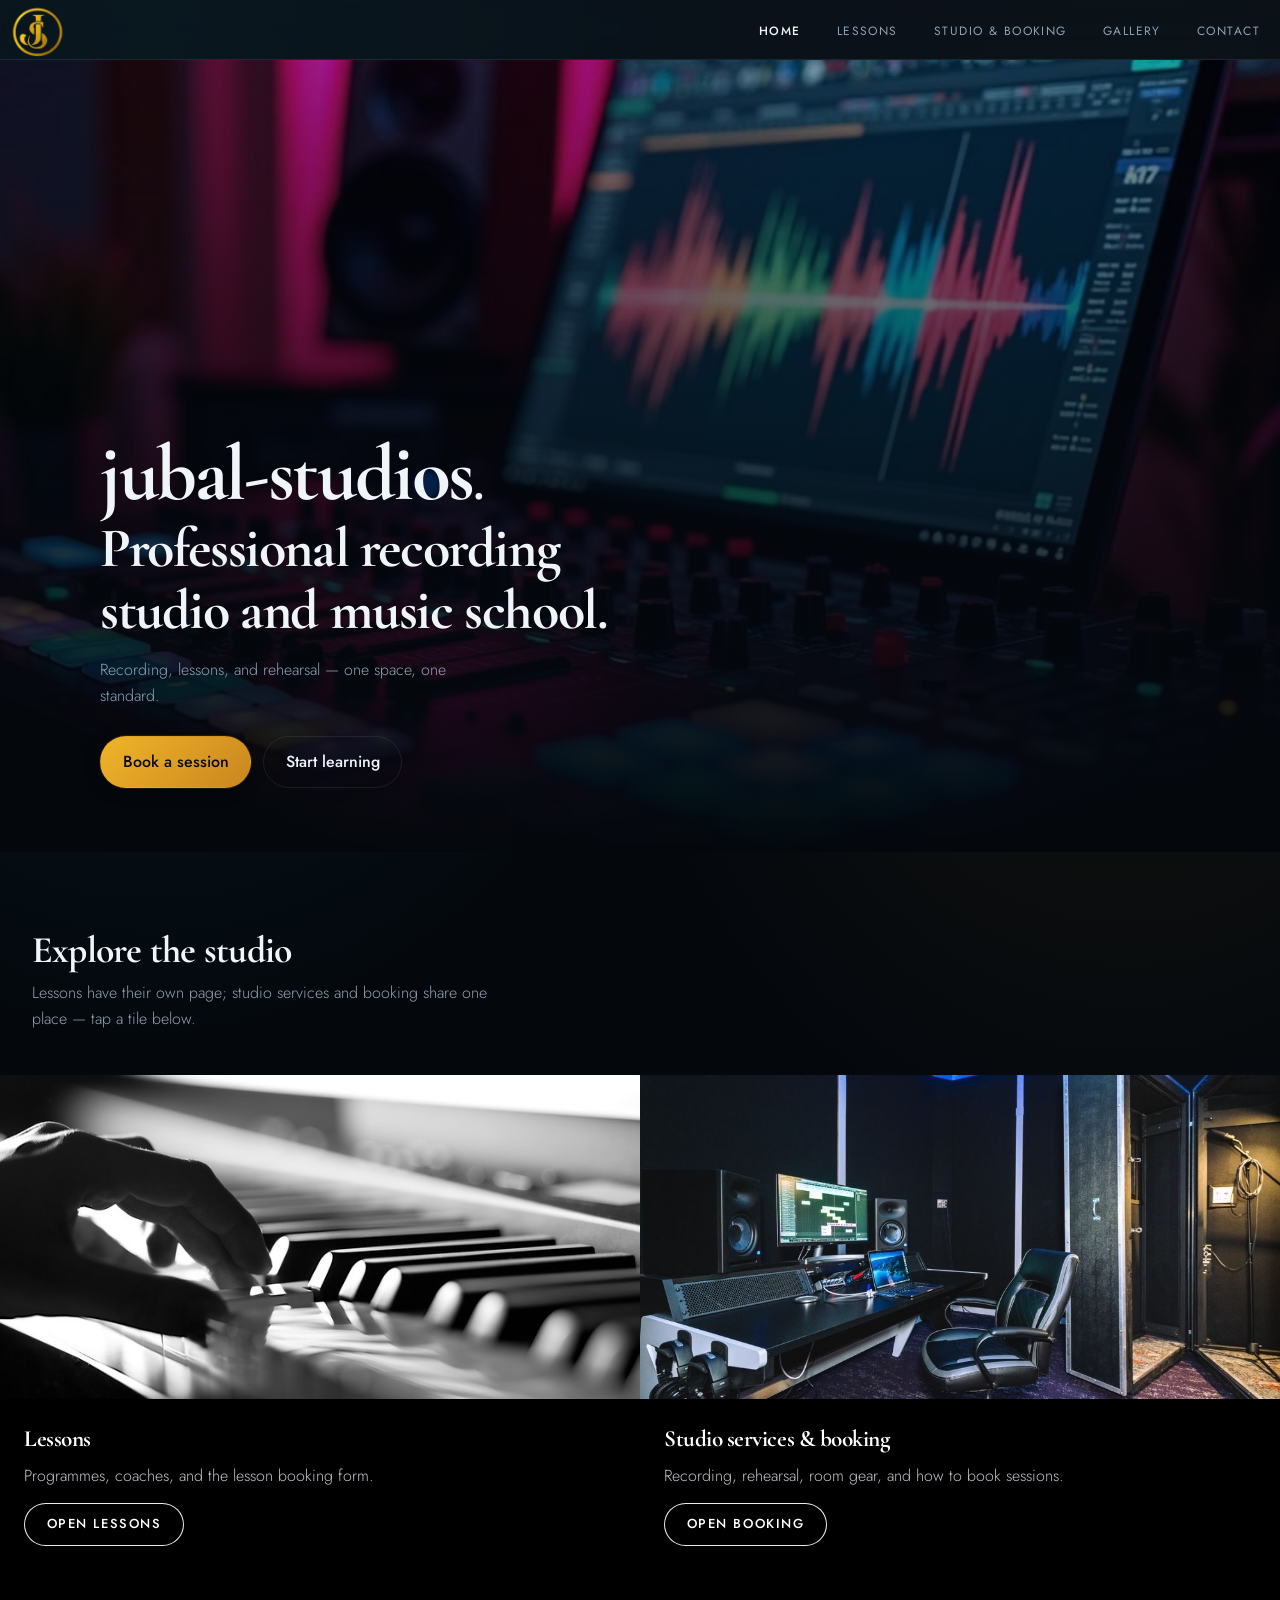
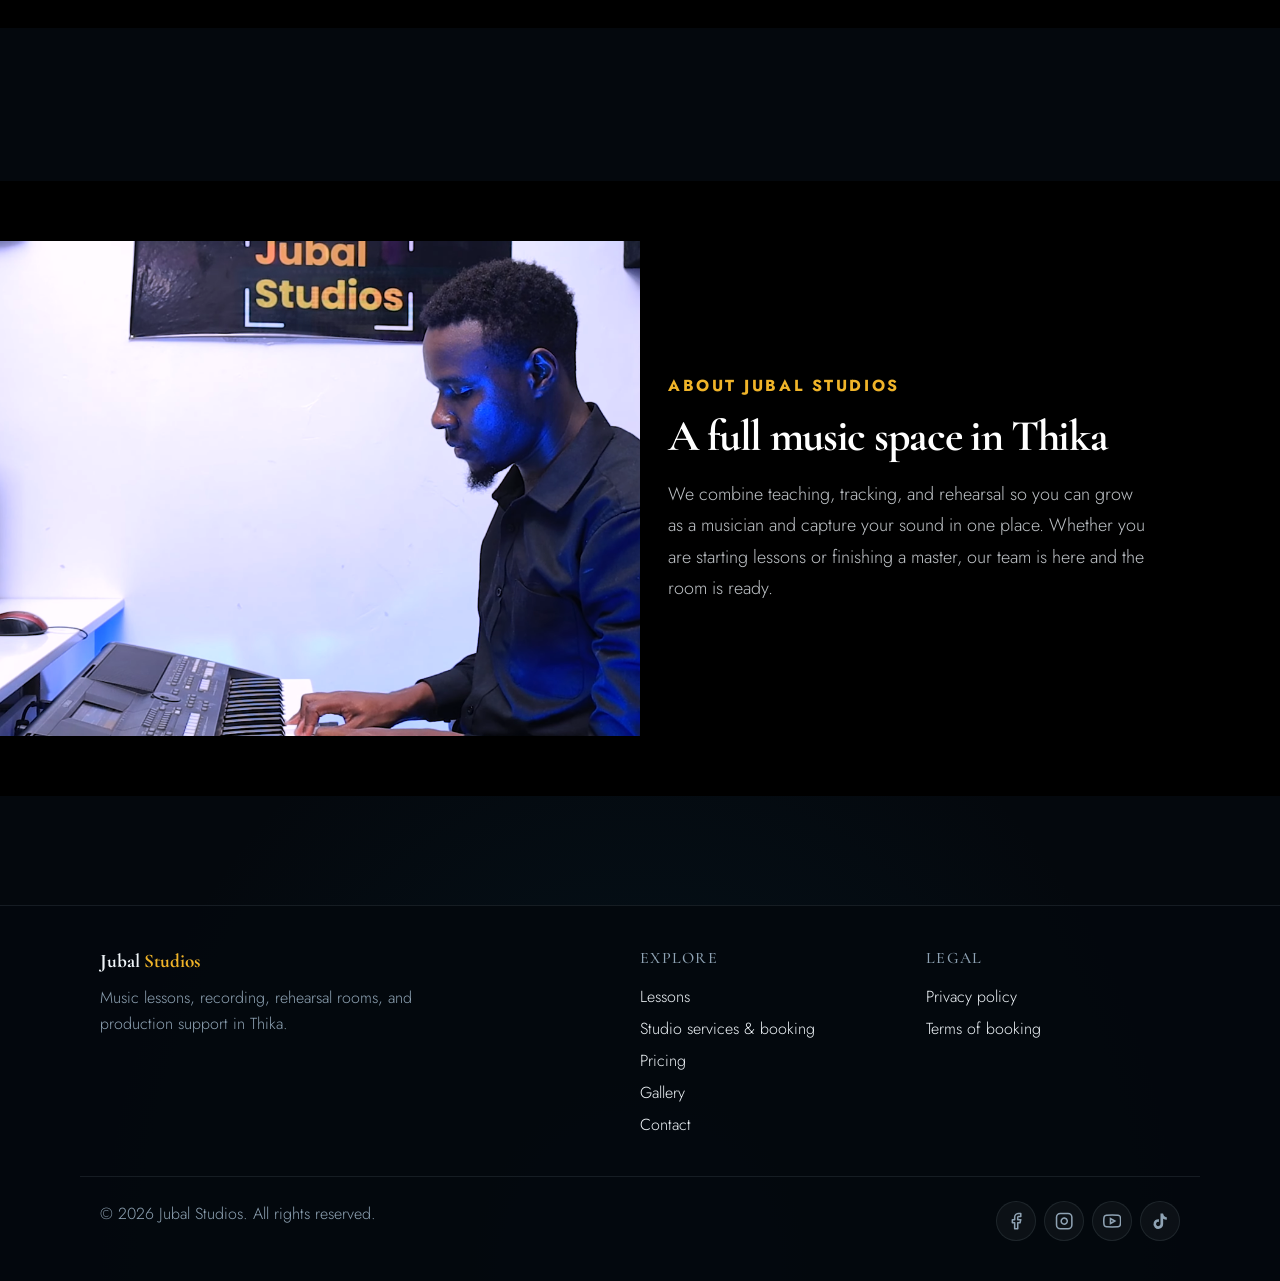
==== commit 02376362: "Use jubal-studios as hero brand on home. Replace hero headline brand span text for consistency with " ====
--- a/index.html
+++ b/index.html
@@ -69,7 +69,7 @@
         <div class="hero-overlay" aria-hidden="true"></div>
         <div class="wrap">
           <h1 class="hero-title">
-            <span class="hero-title__brand">Jubal Studio</span>.
+            <span class="hero-title__brand">jubal-studios</span>.
             <span class="hero-title__rest">Professional recording studio and music school.</span>
           </h1>
           <p class="hero-text">
--- a/css/styles.css
+++ b/css/styles.css
@@ -65,6 +65,7 @@
 
 body {
   margin: 0;
+  overflow-x: clip;
   font-family: var(--font-sans);
   font-weight: var(--font-weight-normal);
   font-size: 1rem;
@@ -979,9 +980,11 @@
   padding-block: 0 clamp(2.25rem, 5vw, 3.75rem);
   padding-inline: env(safe-area-inset-left, 0px) env(safe-area-inset-right, 0px);
   width: 100%;
+  max-width: 100%;
   box-sizing: border-box;
   background: #000;
   color: #fff;
+  overflow-x: clip;
 }
 
 body[data-page="home"] .quick-actions--wire .quick-actions__wire-grid {
@@ -989,6 +992,8 @@
   grid-template-columns: minmax(0, 1fr) minmax(0, 1fr);
   align-items: stretch;
   width: 100%;
+  max-width: 100%;
+  min-width: 0;
   box-sizing: border-box;
   background: #000;
   min-height: clamp(300px, 48vh, 580px);
@@ -1032,10 +1037,12 @@
   transition: transform 0.55s var(--ease-out), filter 0.45s var(--ease-soft);
 }
 
-body[data-page="home"] .quick-actions__wire-cell:hover .quick-actions__wire-image-well img,
-body[data-page="home"] .quick-actions__wire-cell:focus-visible .quick-actions__wire-image-well img {
-  transform: scale(1.06);
-  filter: brightness(1.04) saturate(1.04);
+@media (hover: hover) and (pointer: fine) {
+  body[data-page="home"] .quick-actions__wire-cell:hover .quick-actions__wire-image-well img,
+  body[data-page="home"] .quick-actions__wire-cell:focus-visible .quick-actions__wire-image-well img {
+    transform: scale(1.06);
+    filter: brightness(1.04) saturate(1.04);
+  }
 }
 
 body[data-page="home"] .quick-actions__wire-text {
@@ -1107,13 +1114,19 @@
 }
 
 /* Home — about: lessons-style wire grid, two cells only (photo | copy) */
+body[data-page="home"] .about-story {
+  overflow-x: clip;
+}
+
 body[data-page="home"] .about-story__wire {
   padding-block: clamp(2.25rem, 5vw, 3.75rem);
   padding-inline: env(safe-area-inset-left, 0px) env(safe-area-inset-right, 0px);
   width: 100%;
+  max-width: 100%;
   box-sizing: border-box;
   background: #000;
   color: #fff;
+  overflow-x: clip;
 }
 
 body[data-page="home"] .about-story__wire-grid {
@@ -1121,7 +1134,8 @@
   grid-template-columns: minmax(0, 1fr) minmax(0, 1fr);
   align-items: stretch;
   width: 100%;
-  max-width: none;
+  max-width: 100%;
+  min-width: 0;
   margin-inline: 0;
   box-sizing: border-box;
   background: #000;
@@ -1132,6 +1146,8 @@
   display: flex;
   flex-direction: column;
   min-height: 0;
+  min-width: 0;
+  max-width: 100%;
 }
 
 /* Photo tile: image covers the entire cell (person fills the grid) */
@@ -1155,12 +1171,15 @@
   width: 100%;
   height: 100%;
   min-height: 100%;
+  max-width: 100%;
+  overflow: hidden;
 }
 
 body[data-page="home"] .about-story__wire-cell--media .about-story__wire-img {
   width: 100%;
   height: 100%;
   min-height: 100%;
+  max-width: 100%;
   object-fit: cover;
   object-position: 28% center;
   border-radius: 0;
@@ -1170,9 +1189,11 @@
   transition: transform 0.55s var(--ease-out), filter 0.45s var(--ease-soft);
 }
 
-body[data-page="home"] .about-story__wire-cell--media:hover .about-story__wire-img {
-  transform: scale(1.05);
-  filter: brightness(1.05) saturate(1.05);
+@media (hover: hover) and (pointer: fine) {
+  body[data-page="home"] .about-story__wire-cell--media:hover .about-story__wire-img {
+    transform: scale(1.05);
+    filter: brightness(1.05) saturate(1.05);
+  }
 }
 
 @media (prefers-reduced-motion: no-preference) {
@@ -1234,8 +1255,11 @@
   }
 
   body[data-page="home"] .about-story__wire-cell--media {
-    min-height: clamp(260px, 52vw, 420px);
-    aspect-ratio: 16 / 10;
+    width: 100%;
+    max-width: 100%;
+    min-height: clamp(220px, 48vw, 360px);
+    aspect-ratio: 4 / 3;
+    max-height: min(52vh, 380px);
   }
 
   body[data-page="home"] .about-story__wire-copy {
@@ -1246,6 +1270,12 @@
 @media (max-width: 520px) {
   body[data-page="home"] .about-story__wire-cell--media .about-story__wire-img {
     object-position: 22% center;
+  }
+
+  body[data-page="home"] .about-story__wire-cell--media {
+    aspect-ratio: 1 / 1;
+    min-height: 0;
+    max-height: min(68vw, 320px);
   }
 }
 
@@ -1659,6 +1689,63 @@
   margin-bottom: 0.25rem;
 }
 
+/* Back to top — injected by js/main.js on all pages that load it */
+.scroll-top {
+  position: fixed;
+  z-index: 210;
+  right: max(1rem, env(safe-area-inset-right, 0px) + 0.5rem);
+  bottom: max(1.15rem, env(safe-area-inset-bottom, 0px) + 0.75rem);
+  width: 2.75rem;
+  height: 2.75rem;
+  display: inline-flex;
+  align-items: center;
+  justify-content: center;
+  padding: 0;
+  border: 1px solid rgba(255, 255, 255, 0.14);
+  border-radius: 999px;
+  background: rgba(12, 20, 28, 0.88);
+  color: var(--text);
+  box-shadow: 0 10px 32px rgba(0, 0, 0, 0.45);
+  cursor: pointer;
+  opacity: 0;
+  visibility: hidden;
+  transform: translateY(0.5rem) scale(0.96);
+  pointer-events: none;
+  transition: opacity 0.28s var(--ease-soft), transform 0.32s var(--ease-out), visibility 0.28s,
+    border-color 0.2s var(--ease-soft), background 0.2s var(--ease-soft);
+}
+
+.scroll-top.is-visible {
+  opacity: 1;
+  visibility: visible;
+  transform: translateY(0) scale(1);
+  pointer-events: auto;
+}
+
+.scroll-top:hover {
+  border-color: rgba(240, 180, 41, 0.35);
+  background: rgba(18, 28, 40, 0.95);
+}
+
+.scroll-top:focus-visible {
+  outline: 2px solid var(--accent);
+  outline-offset: 3px;
+}
+
+.scroll-top svg {
+  display: block;
+}
+
+@media (prefers-reduced-motion: reduce) {
+  .scroll-top {
+    transition-duration: 0.01ms;
+  }
+
+  .scroll-top.is-visible {
+    transform: none;
+  }
+}
+
 /* Contact strip */
 .contact-strip {
   display: grid;
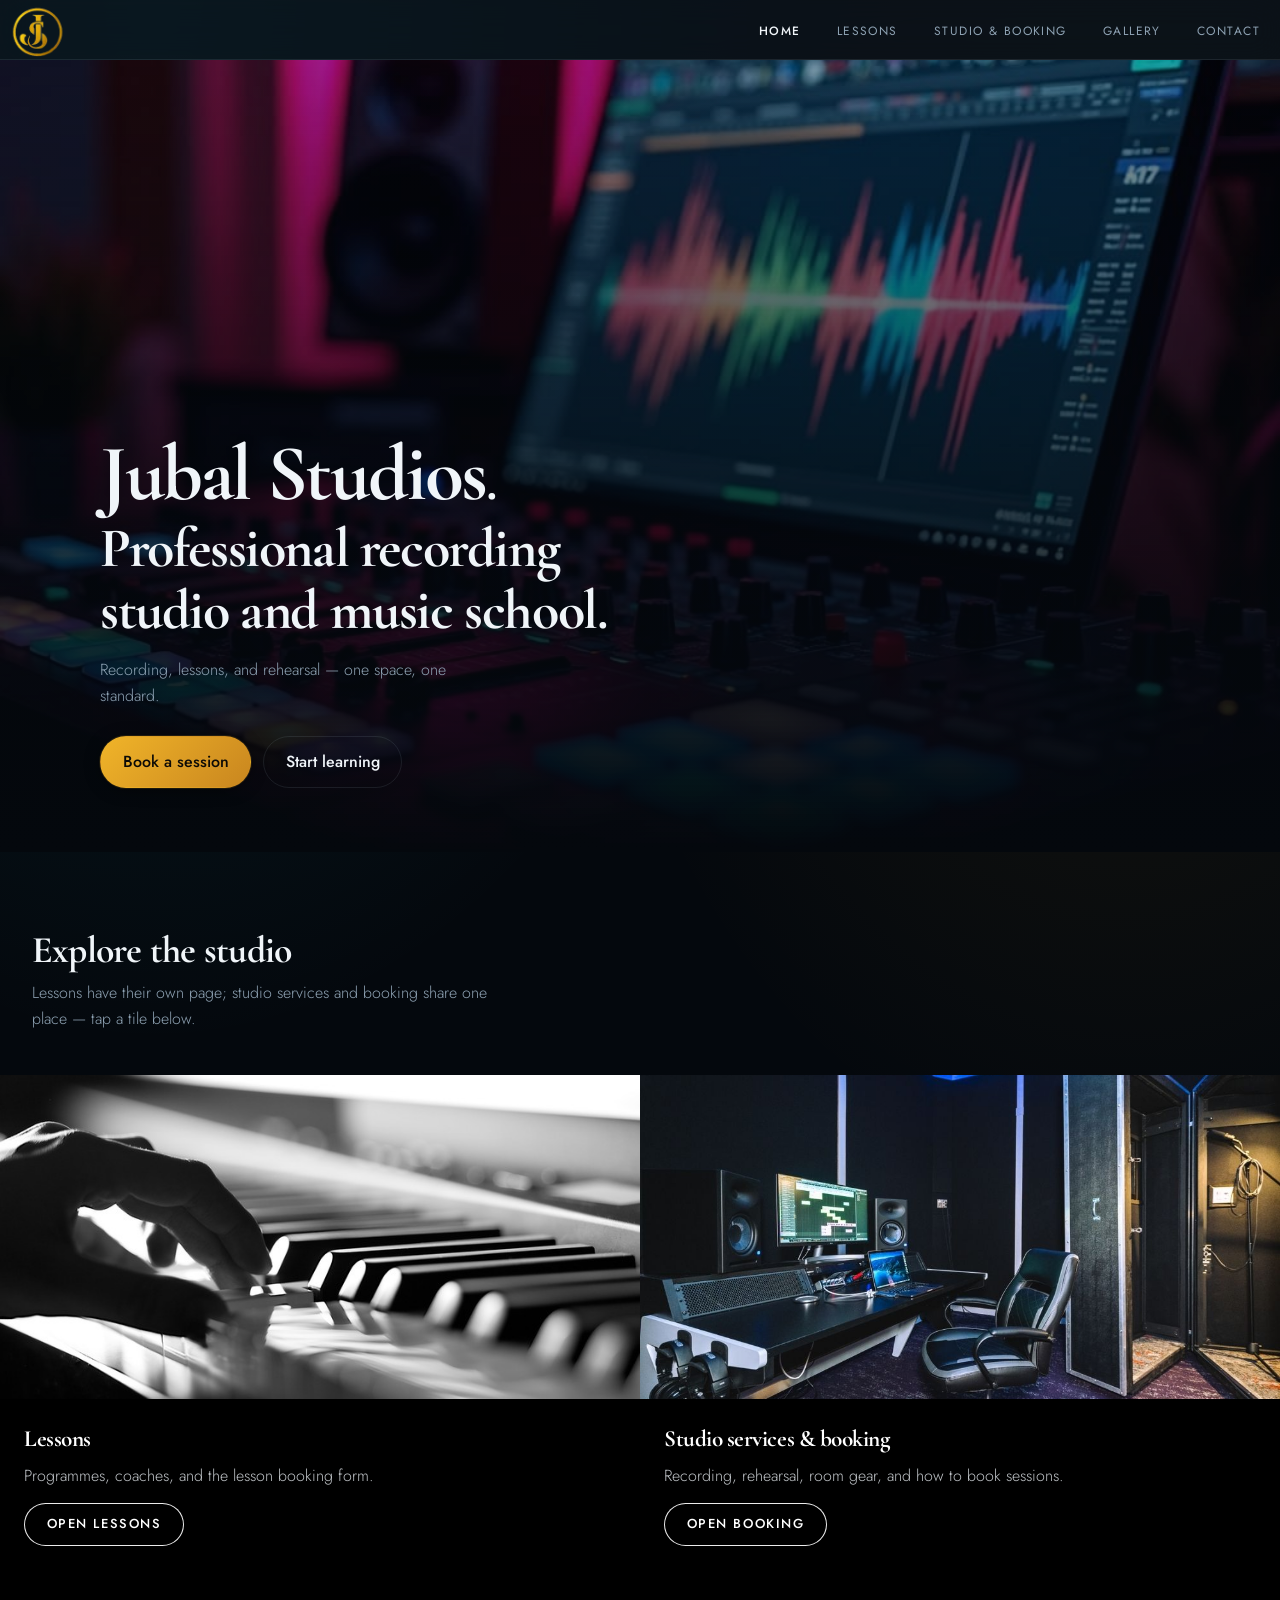
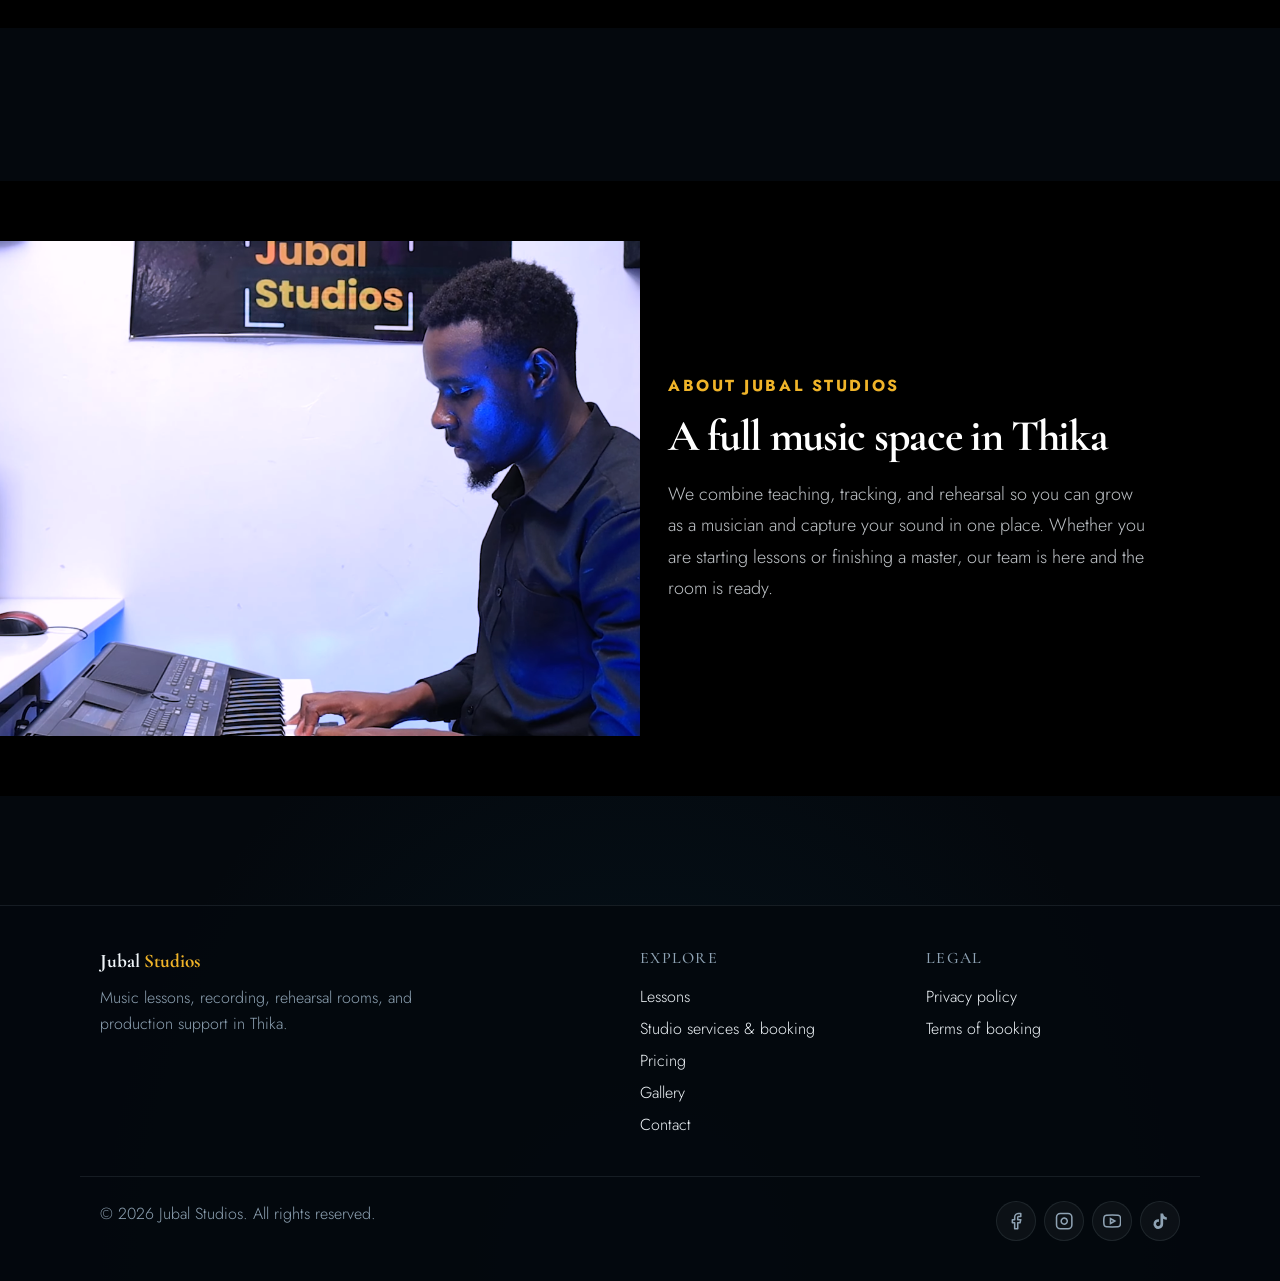
==== commit 5d902a95: "Restore hero brand to Jubal Studios on home. Correct the main headline brand line from the temporary" ====
--- a/index.html
+++ b/index.html
@@ -69,7 +69,7 @@
         <div class="hero-overlay" aria-hidden="true"></div>
         <div class="wrap">
           <h1 class="hero-title">
-            <span class="hero-title__brand">jubal-studios</span>.
+            <span class="hero-title__brand">Jubal Studios</span>.
             <span class="hero-title__rest">Professional recording studio and music school.</span>
           </h1>
           <p class="hero-text">
